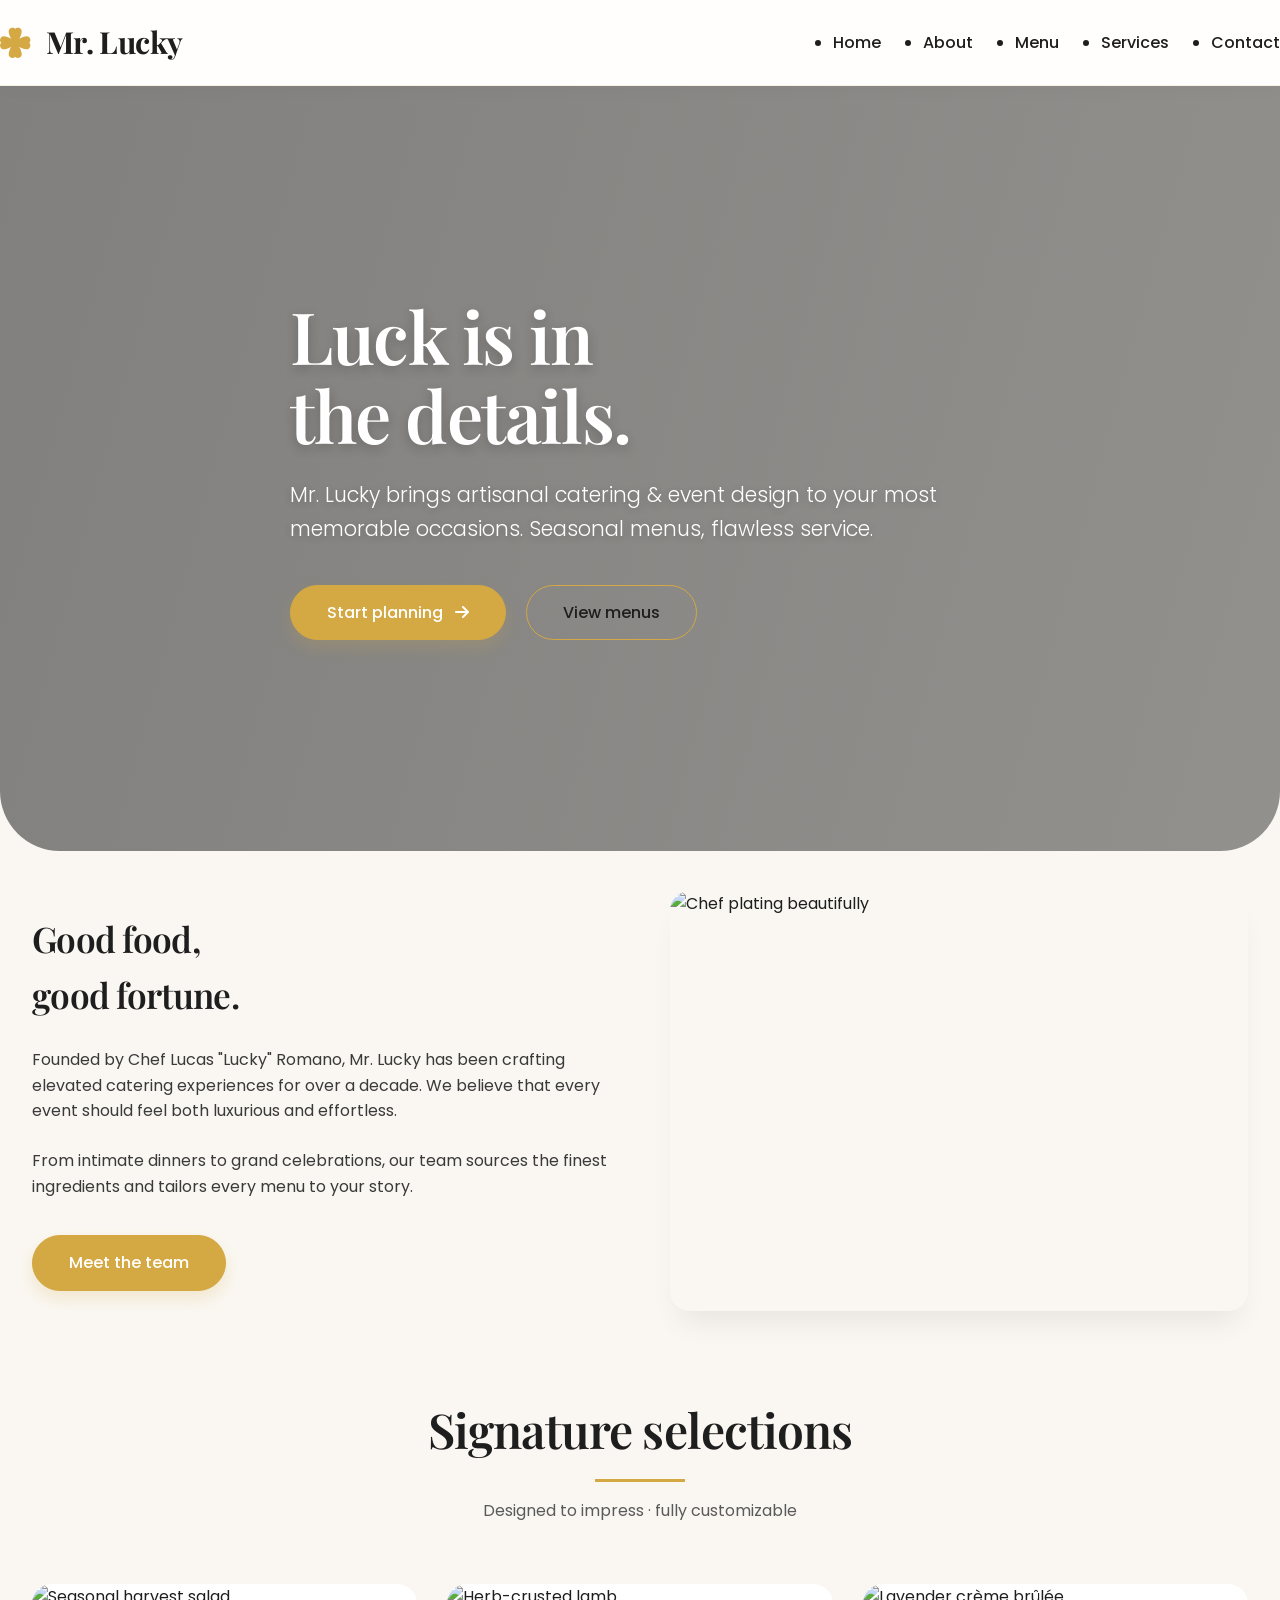
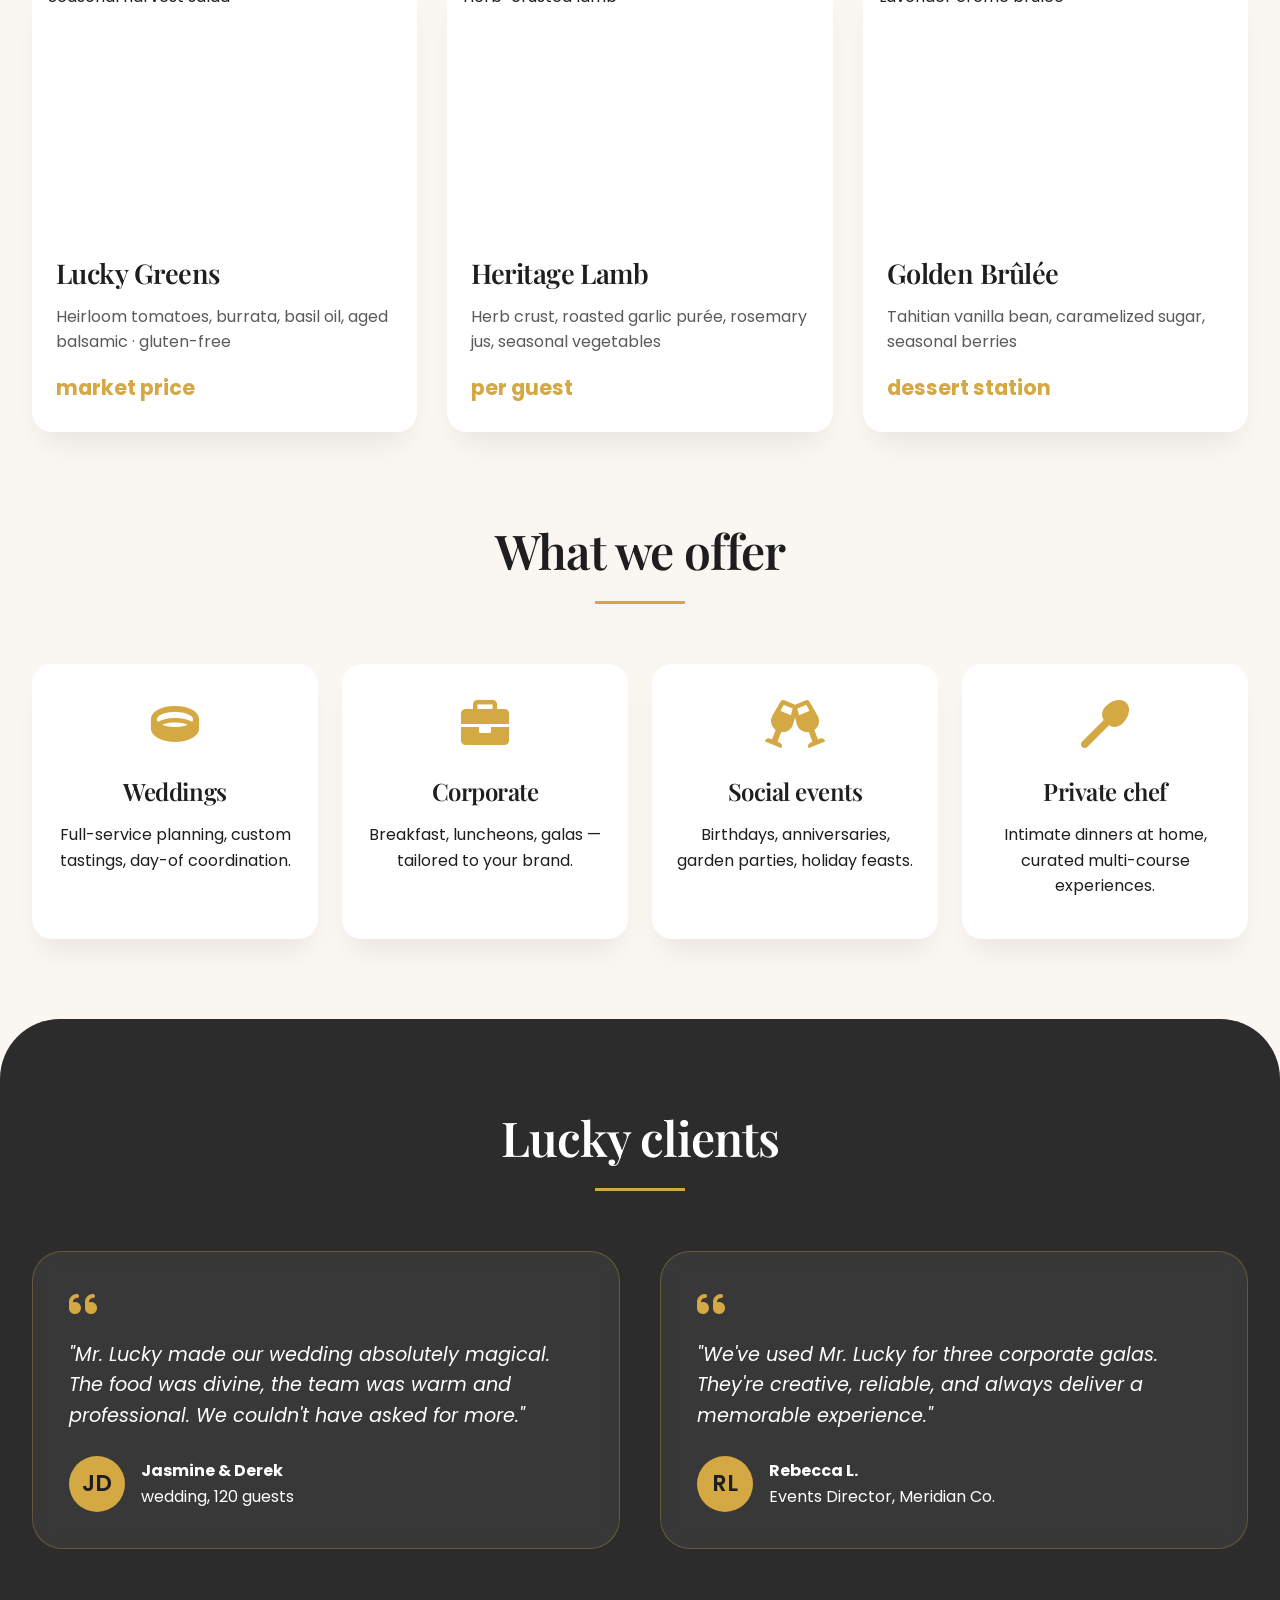
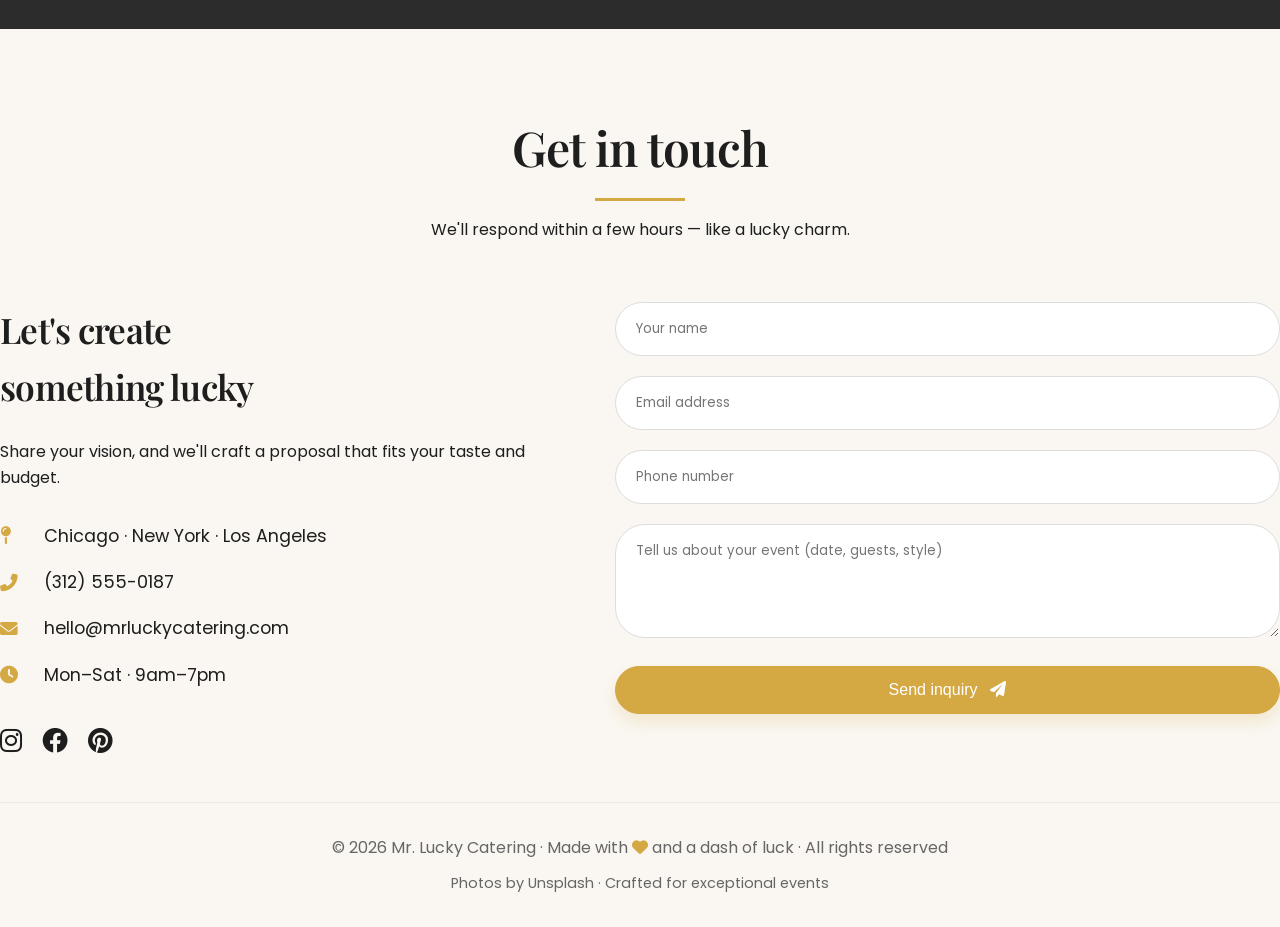
==== index.html @ ae0fd84d "Update index.html" ====
<!DOCTYPE html>
<html lang="en">
<head>
  <meta charset="UTF-8">
  <meta name="viewport" content="width=device-width, initial-scale=1.0">
  <title>Mr. Lucky · Catering & Events</title>
  <!-- Fonts & Icons -->
  <link rel="preconnect" href="https://fonts.googleapis.com">
  <link rel="preconnect" href="https://fonts.gstatic.com" crossorigin>
  <link href="https://fonts.googleapis.com/css2?family=Playfair+Display:wght@400;600;700&family=Poppins:wght@300;400;500;600&display=swap" rel="stylesheet">
  <link rel="stylesheet" href="https://cdnjs.cloudflare.com/ajax/libs/font-awesome/6.0.0-beta3/css/all.min.css">
  <style>
    * {
      margin: 0;
      padding: 0;
      box-sizing: border-box;
    }

    :root {
      --gold: #d4a843;
      --gold-light: #eed9a4;
      --dark: #1e1e1e;
      --dark-soft: #2c2c2c;
      --cream: #faf7f2;
      --white: #ffffff;
      --shadow: 0 20px 30px -10px rgba(0, 0, 0, 0.08);
      --border-radius: 20px;
      --transition: all 0.25s ease;
    }

    body {
      font-family: 'Poppins', sans-serif;
      background-color: var(--cream);
      color: var(--dark);
      line-height: 1.6;
      scroll-behavior: smooth;
    }

    h1, h2, h3, h4 {
      font-family: 'Playfair Display', serif;
      font-weight: 600;
      letter-spacing: -0.02em;
    }

    .container {
      max-width: 1280px;
      margin: 0 auto;
      padding: 0 32px;
    }

    /* Header & Navigation */
    header {
      position: sticky;
      top: 0;
      z-index: 100;
      background: rgba(255, 255, 255, 0.85);
      backdrop-filter: blur(12px);
      box-shadow: 0 4px 20px rgba(0, 0, 0, 0.02);
      border-bottom: 1px solid rgba(212, 168, 67, 0.15);
    }

    .navbar {
      display: flex;
      align-items: center;
      justify-content: space-between;
      padding: 18px 0;
    }

    .logo {
      font-family: 'Playfair Display', serif;
      font-size: 1.9rem;
      font-weight: 700;
      color: var(--dark);
      letter-spacing: -0.02em;
    }

    .logo i {
      color: var(--gold);
      margin-right: 10px;
      font-size: 1.9rem;
    }

    .nav-links {
      display: flex;
      gap: 42px;
      font-weight: 500;
    }

    .nav-links a {
      text-decoration: none;
      color: var(--dark);
      font-size: 1rem;
      transition: var(--transition);
      position: relative;
    }

    .nav-links a:hover {
      color: var(--gold);
    }

    .nav-links a::after {
      content: '';
      position: absolute;
      bottom: -6px;
      left: 0;
      width: 0;
      height: 2px;
      background: var(--gold);
      transition: var(--transition);
    }

    .nav-links a:hover::after {
      width: 100%;
    }

    .hamburger {
      display: none;
      background: none;
      border: none;
      font-size: 1.8rem;
      color: var(--dark);
      cursor: pointer;
    }

    /* Buttons */
    .btn {
      display: inline-block;
      background: var(--gold);
      color: var(--white);
      font-weight: 500;
      padding: 14px 36px;
      border-radius: 50px;
      text-decoration: none;
      border: 1px solid var(--gold);
      transition: var(--transition);
      box-shadow: 0 8px 16px rgba(212, 168, 67, 0.2);
      font-size: 1rem;
      cursor: pointer;
    }

    .btn-outline {
      background: transparent;
      color: var(--dark);
      border: 1.5px solid var(--gold);
      box-shadow: none;
    }

    .btn-outline:hover {
      background: var(--gold);
      color: white;
    }

    .btn:hover {
      background: #b88c2e;
      border-color: #b88c2e;
      transform: translateY(-3px);
    }

    /* Hero */
    .hero {
      min-height: 85vh;
      display: flex;
      align-items: center;
      background: linear-gradient(105deg, rgba(30,30,30,0.55) 0%, rgba(20,20,20,0.45) 100%), 
                  url('https://images.unsplash.com/photo-1414235077428-338989a2e8c0?ixlib=rb-1.2.1&auto=format&fit=crop&w=1950&q=80') center/cover no-repeat;
      color: white;
      border-radius: 0 0 60px 60px;
      margin-bottom: 40px;
    }

    .hero-content {
      max-width: 700px;
      padding: 80px 0;
    }

    .hero h1 {
      font-size: 4.5rem;
      line-height: 1.1;
      margin-bottom: 24px;
      text-shadow: 0 4px 12px rgba(0,0,0,0.2);
    }

    .hero p {
      font-size: 1.3rem;
      margin-bottom: 40px;
      font-weight: 300;
      text-shadow: 0 2px 8px rgba(0,0,0,0.2);
    }

    /* Section headings */
    .section-title {
      text-align: center;
      margin-bottom: 60px;
    }

    .section-title h2 {
      font-size: 3rem;
      color: var(--dark);
      margin-bottom: 12px;
    }

    .section-title .divider {
      width: 90px;
      height: 3px;
      background: var(--gold);
      margin: 0 auto;
    }

    /* About */
    .about-grid {
      display: grid;
      grid-template-columns: 1fr 1fr;
      gap: 60px;
      align-items: center;
      margin-bottom: 80px;
    }

    .about-text h3 {
      font-size: 2.2rem;
      margin-bottom: 24px;
    }

    .about-text p {
      margin-bottom: 24px;
      color: #3a3a3a;
    }

    .about-img {
      border-radius: var(--border-radius);
      overflow: hidden;
      box-shadow: var(--shadow);
      height: 420px;
    }

    .about-img img {
      width: 100%;
      height: 100%;
      object-fit: cover;
      display: block;
    }

    /* Menu highlights */
    .menu-grid {
      display: grid;
      grid-template-columns: repeat(3, 1fr);
      gap: 30px;
      margin-bottom: 80px;
    }

    .menu-card {
      background: var(--white);
      border-radius: var(--border-radius);
      overflow: hidden;
      box-shadow: var(--shadow);
      transition: var(--transition);
    }

    .menu-card:hover {
      transform: translateY(-10px);
    }

    .menu-img {
      height: 240px;
      overflow: hidden;
    }

    .menu-img img {
      width: 100%;
      height: 100%;
      object-fit: cover;
      transition: transform 0.5s;
    }

    .menu-card:hover .menu-img img {
      transform: scale(1.05);
    }

    .menu-info {
      padding: 28px 24px;
    }

    .menu-info h4 {
      font-size: 1.7rem;
      margin-bottom: 8px;
    }

    .menu-info p {
      color: #5a5a5a;
      margin-bottom: 16px;
    }

    .price {
      font-weight: 700;
      color: var(--gold);
      font-size: 1.3rem;
    }

    /* Services */
    .services-grid {
      display: grid;
      grid-template-columns: repeat(4, 1fr);
      gap: 24px;
      margin-bottom: 80px;
    }

    .service-item {
      background: var(--white);
      padding: 36px 20px;
      border-radius: var(--border-radius);
      text-align: center;
      box-shadow: var(--shadow);
      transition: var(--transition);
      border-bottom: 4px solid transparent;
    }

    .service-item:hover {
      border-bottom-color: var(--gold);
      transform: translateY(-5px);
    }

    .service-item i {
      font-size: 3rem;
      color: var(--gold);
      margin-bottom: 24px;
    }

    .service-item h4 {
      font-size: 1.5rem;
      margin-bottom: 12px;
    }

    /* Testimonials */
    .testimonials {
      background: var(--dark-soft);
      color: white;
      padding: 80px 0;
      border-radius: 60px 60px 0 0;
      margin-top: 40px;
    }

    .testimonials .section-title h2 {
      color: white;
    }

    .testimonial-grid {
      display: grid;
      grid-template-columns: repeat(2, 1fr);
      gap: 40px;
    }

    .testimonial-card {
      background: rgba(255,255,255,0.06);
      backdrop-filter: blur(8px);
      padding: 36px;
      border-radius: 30px;
      border: 1px solid rgba(212,168,67,0.3);
    }

    .testimonial-card i {
      color: var(--gold);
      font-size: 2rem;
      margin-bottom: 20px;
    }

    .testimonial-text {
      font-size: 1.2rem;
      font-style: italic;
      margin-bottom: 24px;
    }

    .client {
      display: flex;
      align-items: center;
      gap: 16px;
    }

    .client-avatar {
      width: 56px;
      height: 56px;
      background: var(--gold);
      border-radius: 50%;
      display: flex;
      align-items: center;
      justify-content: center;
      font-weight: 600;
      font-size: 1.4rem;
      color: var(--dark);
    }

    /* Contact & Footer */
    .contact-section {
      padding: 80px 0 40px;
    }

    .contact-grid {
      display: grid;
      grid-template-columns: 1fr 1.2fr;
      gap: 60px;
    }

    .contact-info h3 {
      font-size: 2.2rem;
      margin-bottom: 24px;
    }

    .contact-details {
      margin: 32px 0;
    }

    .contact-details li {
      list-style: none;
      margin-bottom: 18px;
      display: flex;
      align-items: center;
      gap: 16px;
      font-size: 1.1rem;
    }

    .contact-details i {
      width: 28px;
      color: var(--gold);
    }

    .contact-form input, 
    .contact-form textarea {
      width: 100%;
      padding: 16px 20px;
      margin-bottom: 20px;
      border: 1px solid #ddd;
      border-radius: 40px;
      font-family: 'Poppins', sans-serif;
      background: var(--white);
      transition: var(--transition);
    }

    .contact-form textarea {
      border-radius: 30px;
      resize: vertical;
    }

    .contact-form input:focus,
    .contact-form textarea:focus {
      outline: none;
      border-color: var(--gold);
      box-shadow: 0 0 0 3px rgba(212,168,67,0.2);
    }

    footer {
      text-align: center;
      padding: 32px 0;
      border-top: 1px solid rgba(0,0,0,0.05);
      color: #666;
    }

    /* Status message */
    .form-status {
      margin-top: 16px;
      font-weight: 500;
    }
    .success { color: #2e7d32; }
    .error { color: #c62828; }

    /* Responsive */
    @media (max-width: 992px) {
      .container { padding: 0 24px; }
      .hero h1 { font-size: 3.5rem; }
      .about-grid { grid-template-columns: 1fr; gap: 30px; }
      .menu-grid { grid-template-columns: repeat(2, 1fr); }
      .services-grid { grid-template-columns: repeat(2, 1fr); }
      .testimonial-grid { grid-template-columns: 1fr; }
    }

    @media (max-width: 768px) {
      .hamburger { display: block; }
      .nav-links {
        position: fixed;
        top: 80px;
        left: 0;
        right: 0;
        background: rgba(255,255,255,0.98);
        backdrop-filter: blur(16px);
        flex-direction: column;
        align-items: center;
        gap: 28px;
        padding: 36px 0;
        border-bottom: 1px solid var(--gold-light);
        box-shadow: 0 20px 30px rgba(0,0,0,0.05);
        transform: translateY(-150%);
        transition: transform 0.35s ease;
        z-index: 99;
      }
      .nav-links.active {
        transform: translateY(0);
      }
      .hero h1 { font-size: 2.8rem; }
      .menu-grid { grid-template-columns: 1fr; }
      .contact-grid { grid-template-columns: 1fr; }
    }

    @media (max-width: 480px) {
      .services-grid { grid-template-columns: 1fr; }
      .hero p { font-size: 1.1rem; }
    }

    /* Utility */
    .text-gold { color: var(--gold); }
  </style>
</head>
<body>
  <header>
    <div class="container navbar">
      <div class="logo">
        <i class="fas fa-clover"></i> Mr. Lucky
      </div>
      <button class="hamburger" id="hamburger" aria-label="Menu">
        <i class="fas fa-bars"></i>
      </button>
      <nav>
        <ul class="nav-links" id="navLinks">
          <li><a href="#home">Home</a></li>
          <li><a href="#about">About</a></li>
          <li><a href="#menu">Menu</a></li>
          <li><a href="#services">Services</a></li>
          <li><a href="#contact">Contact</a></li>
        </ul>
      </nav>
    </div>
  </header>

  <main>
    <!-- Hero -->
    <section id="home" class="hero">
      <div class="container hero-content">
        <h1>Luck is in<br>the details.</h1>
        <p>Mr. Lucky brings artisanal catering & event design to your most memorable occasions. Seasonal menus, flawless service.</p>
        <a href="#contact" class="btn">Start planning <i class="fas fa-arrow-right" style="margin-left: 8px;"></i></a>
        <a href="#menu" class="btn btn-outline" style="margin-left: 16px;">View menus</a>
      </div>
    </section>

    <!-- About -->
    <section id="about" class="container about-grid">
      <div class="about-text">
        <h3>Good food,<br>good fortune.</h3>
        <p>Founded by Chef Lucas "Lucky" Romano, Mr. Lucky has been crafting elevated catering experiences for over a decade. We believe that every event should feel both luxurious and effortless.</p>
        <p>From intimate dinners to grand celebrations, our team sources the finest ingredients and tailors every menu to your story.</p>
        <a href="#contact" class="btn" style="margin-top: 12px;">Meet the team</a>
      </div>
      <div class="about-img">
        <img src="https://images.unsplash.com/photo-1466637574441-749b8f19452f?ixlib=rb-1.2.1&auto=format&fit=crop&w=1400&q=80" alt="Chef plating beautifully">
      </div>
    </section>

    <!-- Featured Menu -->
    <section id="menu" class="container">
      <div class="section-title">
        <h2>Signature selections</h2>
        <div class="divider"></div>
        <p style="margin-top: 16px; color: #5a5a5a;">Designed to impress · fully customizable</p>
      </div>
      <div class="menu-grid">
        <div class="menu-card">
          <div class="menu-img">
            <img src="https://images.unsplash.com/photo-1540189549336-e6e99c3679fe?ixlib=rb-1.2.1&auto=format&fit=crop&w=800&q=80" alt="Seasonal harvest salad">
          </div>
          <div class="menu-info">
            <h4>Lucky Greens</h4>
            <p>Heirloom tomatoes, burrata, basil oil, aged balsamic · gluten-free</p>
            <span class="price">market price</span>
          </div>
        </div>
        <div class="menu-card">
          <div class="menu-img">
            <img src="https://images.unsplash.com/photo-1467003909585-2f8a72700288?ixlib=rb-1.2.1&auto=format&fit=crop&w=800&q=80" alt="Herb-crusted lamb">
          </div>
          <div class="menu-info">
            <h4>Heritage Lamb</h4>
            <p>Herb crust, roasted garlic purée, rosemary jus, seasonal vegetables</p>
            <span class="price">per guest</span>
          </div>
        </div>
        <div class="menu-card">
          <div class="menu-img">
            <img src="https://images.unsplash.com/photo-1563805042-7684c019e1cb?ixlib=rb-1.2.1&auto=format&fit=crop&w=800&q=80" alt="Lavender crème brûlée">
          </div>
          <div class="menu-info">
            <h4>Golden Brûlée</h4>
            <p>Tahitian vanilla bean, caramelized sugar, seasonal berries</p>
            <span class="price">dessert station</span>
          </div>
        </div>
      </div>
    </section>

    <!-- Services -->
    <section id="services" class="container">
      <div class="section-title">
        <h2>What we offer</h2>
        <div class="divider"></div>
      </div>
      <div class="services-grid">
        <div class="service-item">
          <i class="fas fa-ring"></i>
          <h4>Weddings</h4>
          <p>Full-service planning, custom tastings, day-of coordination.</p>
        </div>
        <div class="service-item">
          <i class="fas fa-briefcase"></i>
          <h4>Corporate</h4>
          <p>Breakfast, luncheons, galas — tailored to your brand.</p>
        </div>
        <div class="service-item">
          <i class="fas fa-champagne-glasses"></i>
          <h4>Social events</h4>
          <p>Birthdays, anniversaries, garden parties, holiday feasts.</p>
        </div>
        <div class="service-item">
          <i class="fas fa-utensil-spoon"></i>
          <h4>Private chef</h4>
          <p>Intimate dinners at home, curated multi-course experiences.</p>
        </div>
      </div>
    </section>

    <!-- Testimonials -->
    <section class="testimonials">
      <div class="container">
        <div class="section-title">
          <h2>Lucky clients</h2>
          <div class="divider"></div>
        </div>
        <div class="testimonial-grid">
          <div class="testimonial-card">
            <i class="fas fa-quote-left"></i>
            <div class="testimonial-text">
              "Mr. Lucky made our wedding absolutely magical. The food was divine, the team was warm and professional. We couldn't have asked for more."
            </div>
            <div class="client">
              <div class="client-avatar">JD</div>
              <div><strong>Jasmine & Derek</strong><br>wedding, 120 guests</div>
            </div>
          </div>
          <div class="testimonial-card">
            <i class="fas fa-quote-left"></i>
            <div class="testimonial-text">
              "We've used Mr. Lucky for three corporate galas. They're creative, reliable, and always deliver a memorable experience."
            </div>
            <div class="client">
              <div class="client-avatar">RL</div>
              <div><strong>Rebecca L.</strong><br>Events Director, Meridian Co.</div>
            </div>
          </div>
        </div>
      </div>
    </section>

    <!-- Contact -->
    <section id="contact" class="container contact-section">
      <div class="section-title">
        <h2>Get in touch</h2>
        <div class="divider"></div>
        <p style="margin-top: 16px;">We'll respond within a few hours — like a lucky charm.</p>
      </div>
      <div class="contact-grid">
        <div class="contact-info">
          <h3>Let's create<br>something lucky</h3>
          <p>Share your vision, and we'll craft a proposal that fits your taste and budget.</p>
          <ul class="contact-details">
            <li><i class="fas fa-map-pin"></i> Chicago · New York · Los Angeles</li>
            <li><i class="fas fa-phone-alt"></i> (312) 555-0187</li>
            <li><i class="fas fa-envelope"></i> hello@mrluckycatering.com</li>
            <li><i class="fas fa-clock"></i> Mon–Sat · 9am–7pm</li>
          </ul>
          <div style="display: flex; gap: 20px; margin-top: 28px;">
            <a href="#" style="color: var(--dark); font-size: 1.6rem;"><i class="fab fa-instagram"></i></a>
            <a href="#" style="color: var(--dark); font-size: 1.6rem;"><i class="fab fa-facebook"></i></a>
            <a href="#" style="color: var(--dark); font-size: 1.6rem;"><i class="fab fa-pinterest"></i></a>
          </div>
        </div>
        <div class="contact-form">
          <form id="cateringForm">
            <input type="text" name="name" id="name" placeholder="Your name" required>
            <input type="email" name="email" id="email" placeholder="Email address" required>
            <input type="tel" name="phone" id="phone" placeholder="Phone number">
            <textarea name="details" id="details" rows="4" placeholder="Tell us about your event (date, guests, style)"></textarea>
            <button type="submit" class="btn" style="width: 100%;">Send inquiry <i class="fas fa-paper-plane" style="margin-left: 8px;"></i></button>
            <div id="formStatus" class="form-status"></div>
          </form>
        </div>
      </div>
    </section>
  </main>

  <footer>
    <div class="container">
      <p>© 2026 Mr. Lucky Catering · Made with <i class="fas fa-heart" style="color: var(--gold);"></i> and a dash of luck · All rights reserved</p>
      <p style="margin-top: 12px; font-size: 0.9rem;">Photos by Unsplash · Crafted for exceptional events</p>
    </div>
  </footer>

  <script>
    (function(){
      // Mobile menu toggle
      const hamburger = document.getElementById('hamburger');
      const navLinks = document.getElementById('navLinks');
      
      if (hamburger) {
        hamburger.addEventListener('click', () => {
          navLinks.classList.toggle('active');
          const icon = hamburger.querySelector('i');
          if (navLinks.classList.contains('active')) {
            icon.classList.remove('fa-bars');
            icon.classList.add('fa-times');
          } else {
            icon.classList.remove('fa-times');
            icon.classList.add('fa-bars');
          }
        });
      }

      const navItems = document.querySelectorAll('.nav-links a');
      navItems.forEach(link => {
        link.addEventListener('click', () => {
          if (navLinks.classList.contains('active')) {
            navLinks.classList.remove('active');
            const icon = hamburger.querySelector('i');
            icon.classList.remove('fa-times');
            icon.classList.add('fa-bars');
          }
        });
      });

      // ---------- GOOGLE SHEETS INTEGRATION ----------
      // 👉 PASTE YOUR GOOGLE APPS SCRIPT WEB APP URL BELOW 👈
      const GOOGLE_SCRIPT_URL = 'YOUR_GOOGLE_SCRIPT_URL_HERE';
      
      const form = document.getElementById('cateringForm');
      const statusDiv = document.getElementById('formStatus');

      if (form) {
        form.addEventListener('submit', (e) => {
          e.preventDefault();
          
          // If URL not set, show fallback message
          if (GOOGLE_SCRIPT_URL === 'YOUR_GOOGLE_SCRIPT_URL_HERE') {
            statusDiv.innerHTML = '<span class="error">⚠️ Please set your Google Script URL in the code.</span>';
            return;
          }

          // Show loading state
          statusDiv.innerHTML = '<span style="color:#d4a843;">Sending inquiry...</span>';
          
          // Prepare form data
          const formData = {
            name: document.getElementById('name').value,
            email: document.getElementById('email').value,
            phone: document.getElementById('phone').value,
            details: document.getElementById('details').value,
            timestamp: new Date().toLocaleString()
          };

          // Send to Google Sheets via fetch (no CORS issues with Apps Script web app)
          fetch(GOOGLE_SCRIPT_URL, {
            method: 'POST',
            mode: 'no-cors', // required for Google Apps Script
            headers: {
              'Content-Type': 'application/x-www-form-urlencoded',
            },
            body: new URLSearchParams(formData).toString()
          })
          .then(() => {
            // Because of no-cors, we can't read response, but we assume success
            statusDiv.innerHTML = '<span class="success">✨ Thank you! Your inquiry has been sent. We’ll be in touch soon.</span>';
            form.reset();
          })
          .catch(error => {
            console.error('Error:', error);
            statusDiv.innerHTML = '<span class="error">❌ Oops! Something went wrong. Please try again or email us directly.</span>';
          });
        });
      }

      // Sticky header background effect
      window.addEventListener('scroll', () => {
        const header = document.querySelector('header');
        if (window.scrollY > 50) {
          header.style.background = 'rgba(255,255,255,0.9)';
        } else {
          header.style.background = 'rgba(255,255,255,0.85)';
        }
      });
    })();
  </script>
</body>
</html>
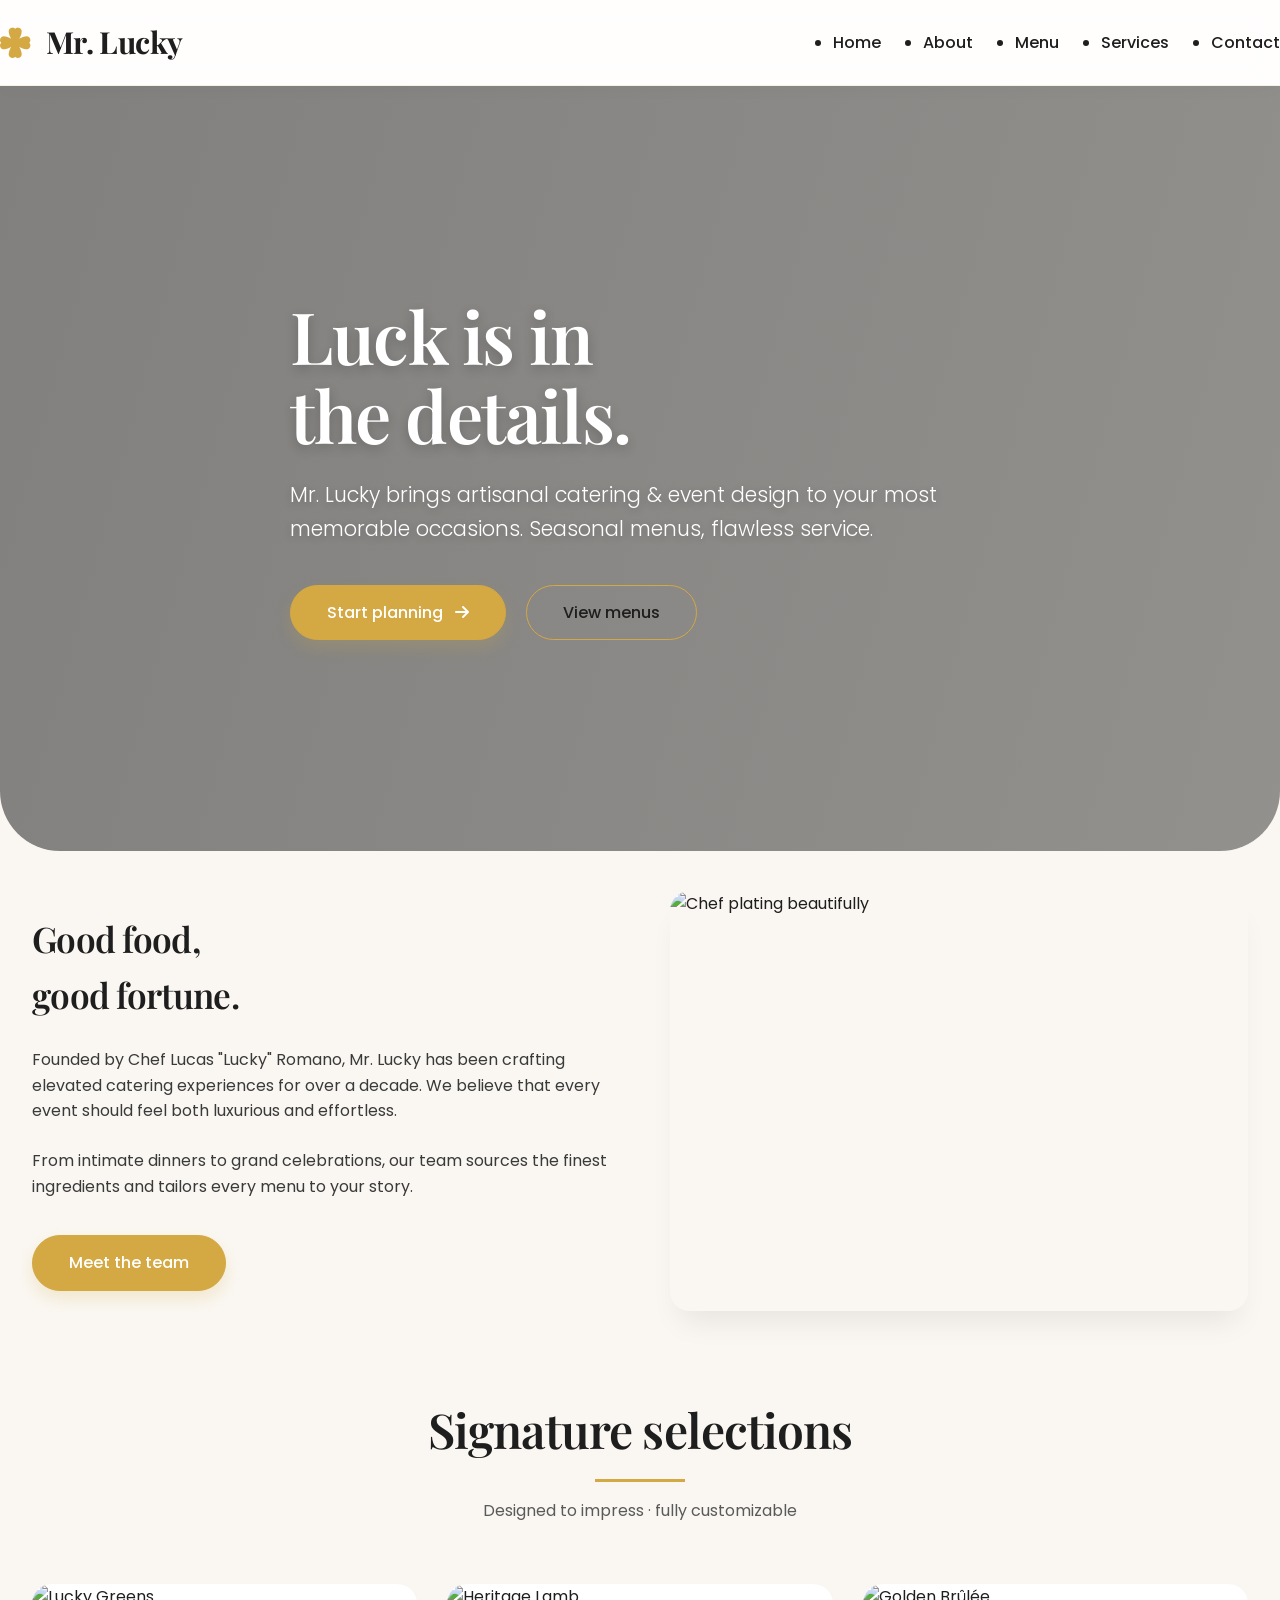
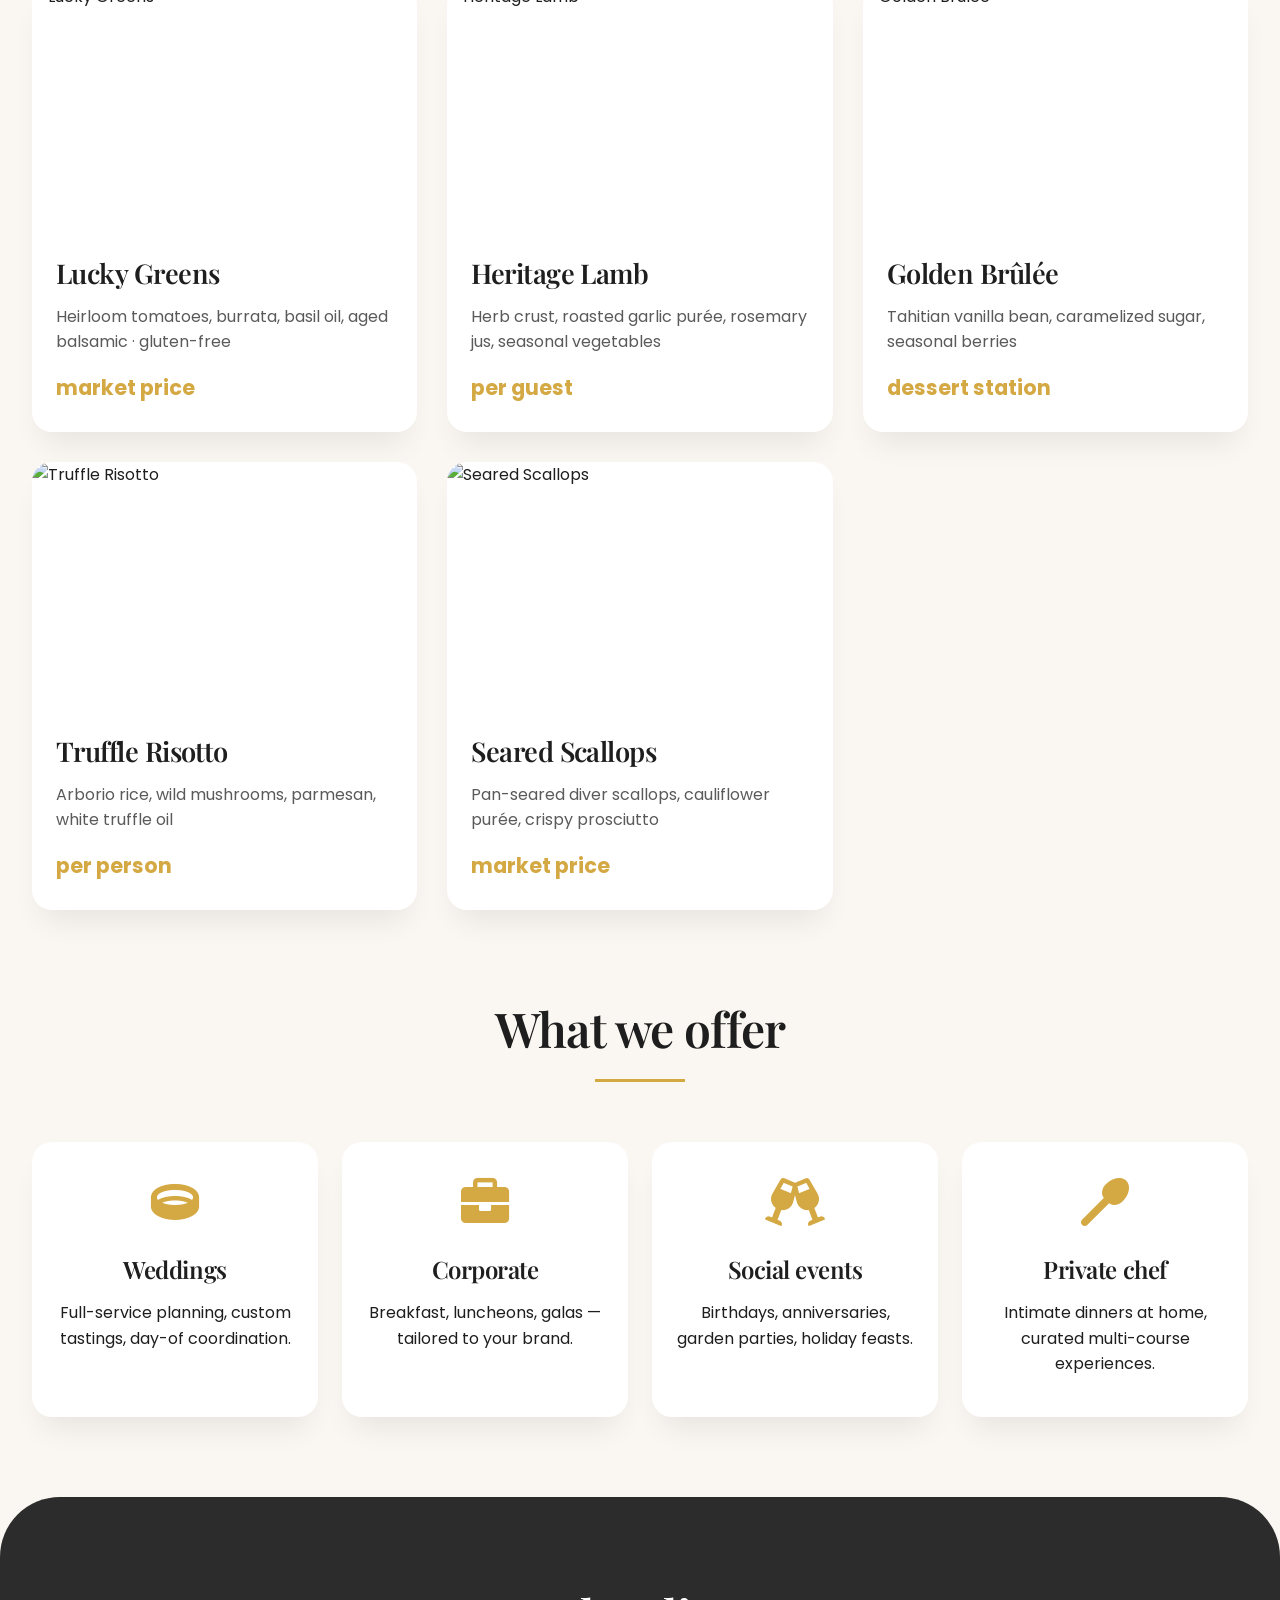
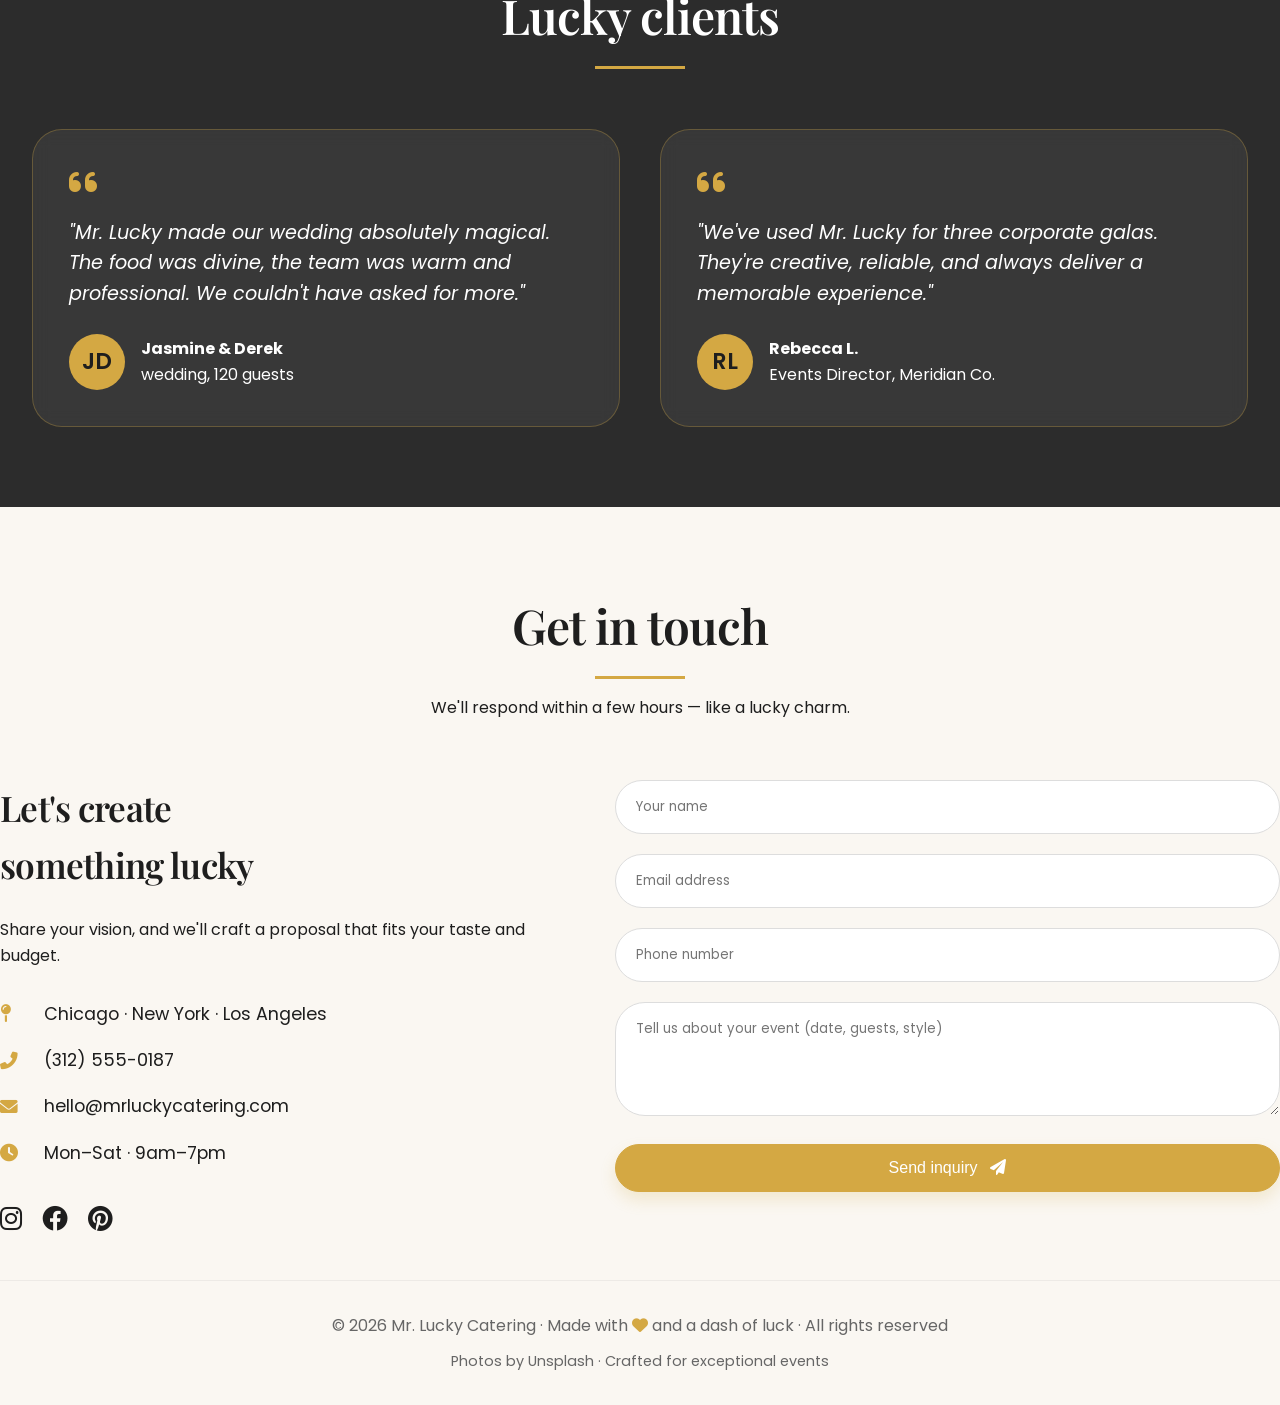
==== commit d7c78233: "Add files via upload" ====
--- a/index.html
+++ b/index.html
@@ -9,502 +9,8 @@
   <link rel="preconnect" href="https://fonts.gstatic.com" crossorigin>
   <link href="https://fonts.googleapis.com/css2?family=Playfair+Display:wght@400;600;700&family=Poppins:wght@300;400;500;600&display=swap" rel="stylesheet">
   <link rel="stylesheet" href="https://cdnjs.cloudflare.com/ajax/libs/font-awesome/6.0.0-beta3/css/all.min.css">
-  <style>
-    * {
-      margin: 0;
-      padding: 0;
-      box-sizing: border-box;
-    }
-
-    :root {
-      --gold: #d4a843;
-      --gold-light: #eed9a4;
-      --dark: #1e1e1e;
-      --dark-soft: #2c2c2c;
-      --cream: #faf7f2;
-      --white: #ffffff;
-      --shadow: 0 20px 30px -10px rgba(0, 0, 0, 0.08);
-      --border-radius: 20px;
-      --transition: all 0.25s ease;
-    }
-
-    body {
-      font-family: 'Poppins', sans-serif;
-      background-color: var(--cream);
-      color: var(--dark);
-      line-height: 1.6;
-      scroll-behavior: smooth;
-    }
-
-    h1, h2, h3, h4 {
-      font-family: 'Playfair Display', serif;
-      font-weight: 600;
-      letter-spacing: -0.02em;
-    }
-
-    .container {
-      max-width: 1280px;
-      margin: 0 auto;
-      padding: 0 32px;
-    }
-
-    /* Header & Navigation */
-    header {
-      position: sticky;
-      top: 0;
-      z-index: 100;
-      background: rgba(255, 255, 255, 0.85);
-      backdrop-filter: blur(12px);
-      box-shadow: 0 4px 20px rgba(0, 0, 0, 0.02);
-      border-bottom: 1px solid rgba(212, 168, 67, 0.15);
-    }
-
-    .navbar {
-      display: flex;
-      align-items: center;
-      justify-content: space-between;
-      padding: 18px 0;
-    }
-
-    .logo {
-      font-family: 'Playfair Display', serif;
-      font-size: 1.9rem;
-      font-weight: 700;
-      color: var(--dark);
-      letter-spacing: -0.02em;
-    }
-
-    .logo i {
-      color: var(--gold);
-      margin-right: 10px;
-      font-size: 1.9rem;
-    }
-
-    .nav-links {
-      display: flex;
-      gap: 42px;
-      font-weight: 500;
-    }
-
-    .nav-links a {
-      text-decoration: none;
-      color: var(--dark);
-      font-size: 1rem;
-      transition: var(--transition);
-      position: relative;
-    }
-
-    .nav-links a:hover {
-      color: var(--gold);
-    }
-
-    .nav-links a::after {
-      content: '';
-      position: absolute;
-      bottom: -6px;
-      left: 0;
-      width: 0;
-      height: 2px;
-      background: var(--gold);
-      transition: var(--transition);
-    }
-
-    .nav-links a:hover::after {
-      width: 100%;
-    }
-
-    .hamburger {
-      display: none;
-      background: none;
-      border: none;
-      font-size: 1.8rem;
-      color: var(--dark);
-      cursor: pointer;
-    }
-
-    /* Buttons */
-    .btn {
-      display: inline-block;
-      background: var(--gold);
-      color: var(--white);
-      font-weight: 500;
-      padding: 14px 36px;
-      border-radius: 50px;
-      text-decoration: none;
-      border: 1px solid var(--gold);
-      transition: var(--transition);
-      box-shadow: 0 8px 16px rgba(212, 168, 67, 0.2);
-      font-size: 1rem;
-      cursor: pointer;
-    }
-
-    .btn-outline {
-      background: transparent;
-      color: var(--dark);
-      border: 1.5px solid var(--gold);
-      box-shadow: none;
-    }
-
-    .btn-outline:hover {
-      background: var(--gold);
-      color: white;
-    }
-
-    .btn:hover {
-      background: #b88c2e;
-      border-color: #b88c2e;
-      transform: translateY(-3px);
-    }
-
-    /* Hero */
-    .hero {
-      min-height: 85vh;
-      display: flex;
-      align-items: center;
-      background: linear-gradient(105deg, rgba(30,30,30,0.55) 0%, rgba(20,20,20,0.45) 100%), 
-                  url('https://images.unsplash.com/photo-1414235077428-338989a2e8c0?ixlib=rb-1.2.1&auto=format&fit=crop&w=1950&q=80') center/cover no-repeat;
-      color: white;
-      border-radius: 0 0 60px 60px;
-      margin-bottom: 40px;
-    }
-
-    .hero-content {
-      max-width: 700px;
-      padding: 80px 0;
-    }
-
-    .hero h1 {
-      font-size: 4.5rem;
-      line-height: 1.1;
-      margin-bottom: 24px;
-      text-shadow: 0 4px 12px rgba(0,0,0,0.2);
-    }
-
-    .hero p {
-      font-size: 1.3rem;
-      margin-bottom: 40px;
-      font-weight: 300;
-      text-shadow: 0 2px 8px rgba(0,0,0,0.2);
-    }
-
-    /* Section headings */
-    .section-title {
-      text-align: center;
-      margin-bottom: 60px;
-    }
-
-    .section-title h2 {
-      font-size: 3rem;
-      color: var(--dark);
-      margin-bottom: 12px;
-    }
-
-    .section-title .divider {
-      width: 90px;
-      height: 3px;
-      background: var(--gold);
-      margin: 0 auto;
-    }
-
-    /* About */
-    .about-grid {
-      display: grid;
-      grid-template-columns: 1fr 1fr;
-      gap: 60px;
-      align-items: center;
-      margin-bottom: 80px;
-    }
-
-    .about-text h3 {
-      font-size: 2.2rem;
-      margin-bottom: 24px;
-    }
-
-    .about-text p {
-      margin-bottom: 24px;
-      color: #3a3a3a;
-    }
-
-    .about-img {
-      border-radius: var(--border-radius);
-      overflow: hidden;
-      box-shadow: var(--shadow);
-      height: 420px;
-    }
-
-    .about-img img {
-      width: 100%;
-      height: 100%;
-      object-fit: cover;
-      display: block;
-    }
-
-    /* Menu highlights */
-    .menu-grid {
-      display: grid;
-      grid-template-columns: repeat(3, 1fr);
-      gap: 30px;
-      margin-bottom: 80px;
-    }
-
-    .menu-card {
-      background: var(--white);
-      border-radius: var(--border-radius);
-      overflow: hidden;
-      box-shadow: var(--shadow);
-      transition: var(--transition);
-    }
-
-    .menu-card:hover {
-      transform: translateY(-10px);
-    }
-
-    .menu-img {
-      height: 240px;
-      overflow: hidden;
-    }
-
-    .menu-img img {
-      width: 100%;
-      height: 100%;
-      object-fit: cover;
-      transition: transform 0.5s;
-    }
-
-    .menu-card:hover .menu-img img {
-      transform: scale(1.05);
-    }
-
-    .menu-info {
-      padding: 28px 24px;
-    }
-
-    .menu-info h4 {
-      font-size: 1.7rem;
-      margin-bottom: 8px;
-    }
-
-    .menu-info p {
-      color: #5a5a5a;
-      margin-bottom: 16px;
-    }
-
-    .price {
-      font-weight: 700;
-      color: var(--gold);
-      font-size: 1.3rem;
-    }
-
-    /* Services */
-    .services-grid {
-      display: grid;
-      grid-template-columns: repeat(4, 1fr);
-      gap: 24px;
-      margin-bottom: 80px;
-    }
-
-    .service-item {
-      background: var(--white);
-      padding: 36px 20px;
-      border-radius: var(--border-radius);
-      text-align: center;
-      box-shadow: var(--shadow);
-      transition: var(--transition);
-      border-bottom: 4px solid transparent;
-    }
-
-    .service-item:hover {
-      border-bottom-color: var(--gold);
-      transform: translateY(-5px);
-    }
-
-    .service-item i {
-      font-size: 3rem;
-      color: var(--gold);
-      margin-bottom: 24px;
-    }
-
-    .service-item h4 {
-      font-size: 1.5rem;
-      margin-bottom: 12px;
-    }
-
-    /* Testimonials */
-    .testimonials {
-      background: var(--dark-soft);
-      color: white;
-      padding: 80px 0;
-      border-radius: 60px 60px 0 0;
-      margin-top: 40px;
-    }
-
-    .testimonials .section-title h2 {
-      color: white;
-    }
-
-    .testimonial-grid {
-      display: grid;
-      grid-template-columns: repeat(2, 1fr);
-      gap: 40px;
-    }
-
-    .testimonial-card {
-      background: rgba(255,255,255,0.06);
-      backdrop-filter: blur(8px);
-      padding: 36px;
-      border-radius: 30px;
-      border: 1px solid rgba(212,168,67,0.3);
-    }
-
-    .testimonial-card i {
-      color: var(--gold);
-      font-size: 2rem;
-      margin-bottom: 20px;
-    }
-
-    .testimonial-text {
-      font-size: 1.2rem;
-      font-style: italic;
-      margin-bottom: 24px;
-    }
-
-    .client {
-      display: flex;
-      align-items: center;
-      gap: 16px;
-    }
-
-    .client-avatar {
-      width: 56px;
-      height: 56px;
-      background: var(--gold);
-      border-radius: 50%;
-      display: flex;
-      align-items: center;
-      justify-content: center;
-      font-weight: 600;
-      font-size: 1.4rem;
-      color: var(--dark);
-    }
-
-    /* Contact & Footer */
-    .contact-section {
-      padding: 80px 0 40px;
-    }
-
-    .contact-grid {
-      display: grid;
-      grid-template-columns: 1fr 1.2fr;
-      gap: 60px;
-    }
-
-    .contact-info h3 {
-      font-size: 2.2rem;
-      margin-bottom: 24px;
-    }
-
-    .contact-details {
-      margin: 32px 0;
-    }
-
-    .contact-details li {
-      list-style: none;
-      margin-bottom: 18px;
-      display: flex;
-      align-items: center;
-      gap: 16px;
-      font-size: 1.1rem;
-    }
-
-    .contact-details i {
-      width: 28px;
-      color: var(--gold);
-    }
-
-    .contact-form input, 
-    .contact-form textarea {
-      width: 100%;
-      padding: 16px 20px;
-      margin-bottom: 20px;
-      border: 1px solid #ddd;
-      border-radius: 40px;
-      font-family: 'Poppins', sans-serif;
-      background: var(--white);
-      transition: var(--transition);
-    }
-
-    .contact-form textarea {
-      border-radius: 30px;
-      resize: vertical;
-    }
-
-    .contact-form input:focus,
-    .contact-form textarea:focus {
-      outline: none;
-      border-color: var(--gold);
-      box-shadow: 0 0 0 3px rgba(212,168,67,0.2);
-    }
-
-    footer {
-      text-align: center;
-      padding: 32px 0;
-      border-top: 1px solid rgba(0,0,0,0.05);
-      color: #666;
-    }
-
-    /* Status message */
-    .form-status {
-      margin-top: 16px;
-      font-weight: 500;
-    }
-    .success { color: #2e7d32; }
-    .error { color: #c62828; }
-
-    /* Responsive */
-    @media (max-width: 992px) {
-      .container { padding: 0 24px; }
-      .hero h1 { font-size: 3.5rem; }
-      .about-grid { grid-template-columns: 1fr; gap: 30px; }
-      .menu-grid { grid-template-columns: repeat(2, 1fr); }
-      .services-grid { grid-template-columns: repeat(2, 1fr); }
-      .testimonial-grid { grid-template-columns: 1fr; }
-    }
-
-    @media (max-width: 768px) {
-      .hamburger { display: block; }
-      .nav-links {
-        position: fixed;
-        top: 80px;
-        left: 0;
-        right: 0;
-        background: rgba(255,255,255,0.98);
-        backdrop-filter: blur(16px);
-        flex-direction: column;
-        align-items: center;
-        gap: 28px;
-        padding: 36px 0;
-        border-bottom: 1px solid var(--gold-light);
-        box-shadow: 0 20px 30px rgba(0,0,0,0.05);
-        transform: translateY(-150%);
-        transition: transform 0.35s ease;
-        z-index: 99;
-      }
-      .nav-links.active {
-        transform: translateY(0);
-      }
-      .hero h1 { font-size: 2.8rem; }
-      .menu-grid { grid-template-columns: 1fr; }
-      .contact-grid { grid-template-columns: 1fr; }
-    }
-
-    @media (max-width: 480px) {
-      .services-grid { grid-template-columns: 1fr; }
-      .hero p { font-size: 1.1rem; }
-    }
-
-    /* Utility */
-    .text-gold { color: var(--gold); }
-  </style>
+  <!-- Custom CSS -->
+  <link rel="stylesheet" href="css/style.css">
 </head>
 <body>
   <header>
@@ -551,44 +57,15 @@
       </div>
     </section>
 
-    <!-- Featured Menu -->
+    <!-- Featured Menu (dynamically rendered) -->
     <section id="menu" class="container">
       <div class="section-title">
         <h2>Signature selections</h2>
         <div class="divider"></div>
         <p style="margin-top: 16px; color: #5a5a5a;">Designed to impress · fully customizable</p>
       </div>
-      <div class="menu-grid">
-        <div class="menu-card">
-          <div class="menu-img">
-            <img src="https://images.unsplash.com/photo-1540189549336-e6e99c3679fe?ixlib=rb-1.2.1&auto=format&fit=crop&w=800&q=80" alt="Seasonal harvest salad">
-          </div>
-          <div class="menu-info">
-            <h4>Lucky Greens</h4>
-            <p>Heirloom tomatoes, burrata, basil oil, aged balsamic · gluten-free</p>
-            <span class="price">market price</span>
-          </div>
-        </div>
-        <div class="menu-card">
-          <div class="menu-img">
-            <img src="https://images.unsplash.com/photo-1467003909585-2f8a72700288?ixlib=rb-1.2.1&auto=format&fit=crop&w=800&q=80" alt="Herb-crusted lamb">
-          </div>
-          <div class="menu-info">
-            <h4>Heritage Lamb</h4>
-            <p>Herb crust, roasted garlic purée, rosemary jus, seasonal vegetables</p>
-            <span class="price">per guest</span>
-          </div>
-        </div>
-        <div class="menu-card">
-          <div class="menu-img">
-            <img src="https://images.unsplash.com/photo-1563805042-7684c019e1cb?ixlib=rb-1.2.1&auto=format&fit=crop&w=800&q=80" alt="Lavender crème brûlée">
-          </div>
-          <div class="menu-info">
-            <h4>Golden Brûlée</h4>
-            <p>Tahitian vanilla bean, caramelized sugar, seasonal berries</p>
-            <span class="price">dessert station</span>
-          </div>
-        </div>
+      <div class="menu-grid" id="menuGrid">
+        <!-- Menu cards will be injected here by JavaScript -->
       </div>
     </section>
 
@@ -698,98 +175,7 @@
     </div>
   </footer>
 
-  <script>
-    (function(){
-      // Mobile menu toggle
-      const hamburger = document.getElementById('hamburger');
-      const navLinks = document.getElementById('navLinks');
-      
-      if (hamburger) {
-        hamburger.addEventListener('click', () => {
-          navLinks.classList.toggle('active');
-          const icon = hamburger.querySelector('i');
-          if (navLinks.classList.contains('active')) {
-            icon.classList.remove('fa-bars');
-            icon.classList.add('fa-times');
-          } else {
-            icon.classList.remove('fa-times');
-            icon.classList.add('fa-bars');
-          }
-        });
-      }
-
-      const navItems = document.querySelectorAll('.nav-links a');
-      navItems.forEach(link => {
-        link.addEventListener('click', () => {
-          if (navLinks.classList.contains('active')) {
-            navLinks.classList.remove('active');
-            const icon = hamburger.querySelector('i');
-            icon.classList.remove('fa-times');
-            icon.classList.add('fa-bars');
-          }
-        });
-      });
-
-      // ---------- GOOGLE SHEETS INTEGRATION ----------
-      // 👉 PASTE YOUR GOOGLE APPS SCRIPT WEB APP URL BELOW 👈
-      const GOOGLE_SCRIPT_URL = 'YOUR_GOOGLE_SCRIPT_URL_HERE';
-      
-      const form = document.getElementById('cateringForm');
-      const statusDiv = document.getElementById('formStatus');
-
-      if (form) {
-        form.addEventListener('submit', (e) => {
-          e.preventDefault();
-          
-          // If URL not set, show fallback message
-          if (GOOGLE_SCRIPT_URL === 'YOUR_GOOGLE_SCRIPT_URL_HERE') {
-            statusDiv.innerHTML = '<span class="error">⚠️ Please set your Google Script URL in the code.</span>';
-            return;
-          }
-
-          // Show loading state
-          statusDiv.innerHTML = '<span style="color:#d4a843;">Sending inquiry...</span>';
-          
-          // Prepare form data
-          const formData = {
-            name: document.getElementById('name').value,
-            email: document.getElementById('email').value,
-            phone: document.getElementById('phone').value,
-            details: document.getElementById('details').value,
-            timestamp: new Date().toLocaleString()
-          };
-
-          // Send to Google Sheets via fetch (no CORS issues with Apps Script web app)
-          fetch(GOOGLE_SCRIPT_URL, {
-            method: 'POST',
-            mode: 'no-cors', // required for Google Apps Script
-            headers: {
-              'Content-Type': 'application/x-www-form-urlencoded',
-            },
-            body: new URLSearchParams(formData).toString()
-          })
-          .then(() => {
-            // Because of no-cors, we can't read response, but we assume success
-            statusDiv.innerHTML = '<span class="success">✨ Thank you! Your inquiry has been sent. We’ll be in touch soon.</span>';
-            form.reset();
-          })
-          .catch(error => {
-            console.error('Error:', error);
-            statusDiv.innerHTML = '<span class="error">❌ Oops! Something went wrong. Please try again or email us directly.</span>';
-          });
-        });
-      }
-
-      // Sticky header background effect
-      window.addEventListener('scroll', () => {
-        const header = document.querySelector('header');
-        if (window.scrollY > 50) {
-          header.style.background = 'rgba(255,255,255,0.9)';
-        } else {
-          header.style.background = 'rgba(255,255,255,0.85)';
-        }
-      });
-    })();
-  </script>
+  <!-- Custom JavaScript -->
+  <script src="js/script.js"></script>
 </body>
-</html>
+</html>
--- a/css/style.css
+++ b/css/style.css
@@ -0,0 +1,494 @@
+* {
+  margin: 0;
+  padding: 0;
+  box-sizing: border-box;
+}
+
+:root {
+  --gold: #d4a843;
+  --gold-light: #eed9a4;
+  --dark: #1e1e1e;
+  --dark-soft: #2c2c2c;
+  --cream: #faf7f2;
+  --white: #ffffff;
+  --shadow: 0 20px 30px -10px rgba(0, 0, 0, 0.08);
+  --border-radius: 20px;
+  --transition: all 0.25s ease;
+}
+
+body {
+  font-family: 'Poppins', sans-serif;
+  background-color: var(--cream);
+  color: var(--dark);
+  line-height: 1.6;
+  scroll-behavior: smooth;
+}
+
+h1, h2, h3, h4 {
+  font-family: 'Playfair Display', serif;
+  font-weight: 600;
+  letter-spacing: -0.02em;
+}
+
+.container {
+  max-width: 1280px;
+  margin: 0 auto;
+  padding: 0 32px;
+}
+
+/* Header & Navigation */
+header {
+  position: sticky;
+  top: 0;
+  z-index: 100;
+  background: rgba(255, 255, 255, 0.85);
+  backdrop-filter: blur(12px);
+  box-shadow: 0 4px 20px rgba(0, 0, 0, 0.02);
+  border-bottom: 1px solid rgba(212, 168, 67, 0.15);
+}
+
+.navbar {
+  display: flex;
+  align-items: center;
+  justify-content: space-between;
+  padding: 18px 0;
+}
+
+.logo {
+  font-family: 'Playfair Display', serif;
+  font-size: 1.9rem;
+  font-weight: 700;
+  color: var(--dark);
+  letter-spacing: -0.02em;
+}
+
+.logo i {
+  color: var(--gold);
+  margin-right: 10px;
+  font-size: 1.9rem;
+}
+
+.nav-links {
+  display: flex;
+  gap: 42px;
+  font-weight: 500;
+}
+
+.nav-links a {
+  text-decoration: none;
+  color: var(--dark);
+  font-size: 1rem;
+  transition: var(--transition);
+  position: relative;
+}
+
+.nav-links a:hover {
+  color: var(--gold);
+}
+
+.nav-links a::after {
+  content: '';
+  position: absolute;
+  bottom: -6px;
+  left: 0;
+  width: 0;
+  height: 2px;
+  background: var(--gold);
+  transition: var(--transition);
+}
+
+.nav-links a:hover::after {
+  width: 100%;
+}
+
+.hamburger {
+  display: none;
+  background: none;
+  border: none;
+  font-size: 1.8rem;
+  color: var(--dark);
+  cursor: pointer;
+}
+
+/* Buttons */
+.btn {
+  display: inline-block;
+  background: var(--gold);
+  color: var(--white);
+  font-weight: 500;
+  padding: 14px 36px;
+  border-radius: 50px;
+  text-decoration: none;
+  border: 1px solid var(--gold);
+  transition: var(--transition);
+  box-shadow: 0 8px 16px rgba(212, 168, 67, 0.2);
+  font-size: 1rem;
+  cursor: pointer;
+}
+
+.btn-outline {
+  background: transparent;
+  color: var(--dark);
+  border: 1.5px solid var(--gold);
+  box-shadow: none;
+}
+
+.btn-outline:hover {
+  background: var(--gold);
+  color: white;
+}
+
+.btn:hover {
+  background: #b88c2e;
+  border-color: #b88c2e;
+  transform: translateY(-3px);
+}
+
+/* Hero */
+.hero {
+  min-height: 85vh;
+  display: flex;
+  align-items: center;
+  background: linear-gradient(105deg, rgba(30,30,30,0.55) 0%, rgba(20,20,20,0.45) 100%), 
+              url('https://images.unsplash.com/photo-1414235077428-338989a2e8c0?ixlib=rb-1.2.1&auto=format&fit=crop&w=1950&q=80') center/cover no-repeat;
+  color: white;
+  border-radius: 0 0 60px 60px;
+  margin-bottom: 40px;
+}
+
+.hero-content {
+  max-width: 700px;
+  padding: 80px 0;
+}
+
+.hero h1 {
+  font-size: 4.5rem;
+  line-height: 1.1;
+  margin-bottom: 24px;
+  text-shadow: 0 4px 12px rgba(0,0,0,0.2);
+}
+
+.hero p {
+  font-size: 1.3rem;
+  margin-bottom: 40px;
+  font-weight: 300;
+  text-shadow: 0 2px 8px rgba(0,0,0,0.2);
+}
+
+/* Section headings */
+.section-title {
+  text-align: center;
+  margin-bottom: 60px;
+}
+
+.section-title h2 {
+  font-size: 3rem;
+  color: var(--dark);
+  margin-bottom: 12px;
+}
+
+.section-title .divider {
+  width: 90px;
+  height: 3px;
+  background: var(--gold);
+  margin: 0 auto;
+}
+
+/* About */
+.about-grid {
+  display: grid;
+  grid-template-columns: 1fr 1fr;
+  gap: 60px;
+  align-items: center;
+  margin-bottom: 80px;
+}
+
+.about-text h3 {
+  font-size: 2.2rem;
+  margin-bottom: 24px;
+}
+
+.about-text p {
+  margin-bottom: 24px;
+  color: #3a3a3a;
+}
+
+.about-img {
+  border-radius: var(--border-radius);
+  overflow: hidden;
+  box-shadow: var(--shadow);
+  height: 420px;
+}
+
+.about-img img {
+  width: 100%;
+  height: 100%;
+  object-fit: cover;
+  display: block;
+}
+
+/* Menu highlights */
+.menu-grid {
+  display: grid;
+  grid-template-columns: repeat(3, 1fr);
+  gap: 30px;
+  margin-bottom: 80px;
+}
+
+.menu-card {
+  background: var(--white);
+  border-radius: var(--border-radius);
+  overflow: hidden;
+  box-shadow: var(--shadow);
+  transition: var(--transition);
+}
+
+.menu-card:hover {
+  transform: translateY(-10px);
+}
+
+.menu-img {
+  height: 240px;
+  overflow: hidden;
+}
+
+.menu-img img {
+  width: 100%;
+  height: 100%;
+  object-fit: cover;
+  transition: transform 0.5s;
+}
+
+.menu-card:hover .menu-img img {
+  transform: scale(1.05);
+}
+
+.menu-info {
+  padding: 28px 24px;
+}
+
+.menu-info h4 {
+  font-size: 1.7rem;
+  margin-bottom: 8px;
+}
+
+.menu-info p {
+  color: #5a5a5a;
+  margin-bottom: 16px;
+}
+
+.price {
+  font-weight: 700;
+  color: var(--gold);
+  font-size: 1.3rem;
+}
+
+/* Services */
+.services-grid {
+  display: grid;
+  grid-template-columns: repeat(4, 1fr);
+  gap: 24px;
+  margin-bottom: 80px;
+}
+
+.service-item {
+  background: var(--white);
+  padding: 36px 20px;
+  border-radius: var(--border-radius);
+  text-align: center;
+  box-shadow: var(--shadow);
+  transition: var(--transition);
+  border-bottom: 4px solid transparent;
+}
+
+.service-item:hover {
+  border-bottom-color: var(--gold);
+  transform: translateY(-5px);
+}
+
+.service-item i {
+  font-size: 3rem;
+  color: var(--gold);
+  margin-bottom: 24px;
+}
+
+.service-item h4 {
+  font-size: 1.5rem;
+  margin-bottom: 12px;
+}
+
+/* Testimonials */
+.testimonials {
+  background: var(--dark-soft);
+  color: white;
+  padding: 80px 0;
+  border-radius: 60px 60px 0 0;
+  margin-top: 40px;
+}
+
+.testimonials .section-title h2 {
+  color: white;
+}
+
+.testimonial-grid {
+  display: grid;
+  grid-template-columns: repeat(2, 1fr);
+  gap: 40px;
+}
+
+.testimonial-card {
+  background: rgba(255,255,255,0.06);
+  backdrop-filter: blur(8px);
+  padding: 36px;
+  border-radius: 30px;
+  border: 1px solid rgba(212,168,67,0.3);
+}
+
+.testimonial-card i {
+  color: var(--gold);
+  font-size: 2rem;
+  margin-bottom: 20px;
+}
+
+.testimonial-text {
+  font-size: 1.2rem;
+  font-style: italic;
+  margin-bottom: 24px;
+}
+
+.client {
+  display: flex;
+  align-items: center;
+  gap: 16px;
+}
+
+.client-avatar {
+  width: 56px;
+  height: 56px;
+  background: var(--gold);
+  border-radius: 50%;
+  display: flex;
+  align-items: center;
+  justify-content: center;
+  font-weight: 600;
+  font-size: 1.4rem;
+  color: var(--dark);
+}
+
+/* Contact & Footer */
+.contact-section {
+  padding: 80px 0 40px;
+}
+
+.contact-grid {
+  display: grid;
+  grid-template-columns: 1fr 1.2fr;
+  gap: 60px;
+}
+
+.contact-info h3 {
+  font-size: 2.2rem;
+  margin-bottom: 24px;
+}
+
+.contact-details {
+  margin: 32px 0;
+}
+
+.contact-details li {
+  list-style: none;
+  margin-bottom: 18px;
+  display: flex;
+  align-items: center;
+  gap: 16px;
+  font-size: 1.1rem;
+}
+
+.contact-details i {
+  width: 28px;
+  color: var(--gold);
+}
+
+.contact-form input, 
+.contact-form textarea {
+  width: 100%;
+  padding: 16px 20px;
+  margin-bottom: 20px;
+  border: 1px solid #ddd;
+  border-radius: 40px;
+  font-family: 'Poppins', sans-serif;
+  background: var(--white);
+  transition: var(--transition);
+}
+
+.contact-form textarea {
+  border-radius: 30px;
+  resize: vertical;
+}
+
+.contact-form input:focus,
+.contact-form textarea:focus {
+  outline: none;
+  border-color: var(--gold);
+  box-shadow: 0 0 0 3px rgba(212,168,67,0.2);
+}
+
+footer {
+  text-align: center;
+  padding: 32px 0;
+  border-top: 1px solid rgba(0,0,0,0.05);
+  color: #666;
+}
+
+/* Status message */
+.form-status {
+  margin-top: 16px;
+  font-weight: 500;
+}
+.success { color: #2e7d32; }
+.error { color: #c62828; }
+
+/* Responsive */
+@media (max-width: 992px) {
+  .container { padding: 0 24px; }
+  .hero h1 { font-size: 3.5rem; }
+  .about-grid { grid-template-columns: 1fr; gap: 30px; }
+  .menu-grid { grid-template-columns: repeat(2, 1fr); }
+  .services-grid { grid-template-columns: repeat(2, 1fr); }
+  .testimonial-grid { grid-template-columns: 1fr; }
+}
+
+@media (max-width: 768px) {
+  .hamburger { display: block; }
+  .nav-links {
+    position: fixed;
+    top: 80px;
+    left: 0;
+    right: 0;
+    background: rgba(255,255,255,0.98);
+    backdrop-filter: blur(16px);
+    flex-direction: column;
+    align-items: center;
+    gap: 28px;
+    padding: 36px 0;
+    border-bottom: 1px solid var(--gold-light);
+    box-shadow: 0 20px 30px rgba(0,0,0,0.05);
+    transform: translateY(-150%);
+    transition: transform 0.35s ease;
+    z-index: 99;
+  }
+  .nav-links.active {
+    transform: translateY(0);
+  }
+  .hero h1 { font-size: 2.8rem; }
+  .menu-grid { grid-template-columns: 1fr; }
+  .contact-grid { grid-template-columns: 1fr; }
+}
+
+@media (max-width: 480px) {
+  .services-grid { grid-template-columns: 1fr; }
+  .hero p { font-size: 1.1rem; }
+}
+
+/* Utility */
+.text-gold { color: var(--gold); }
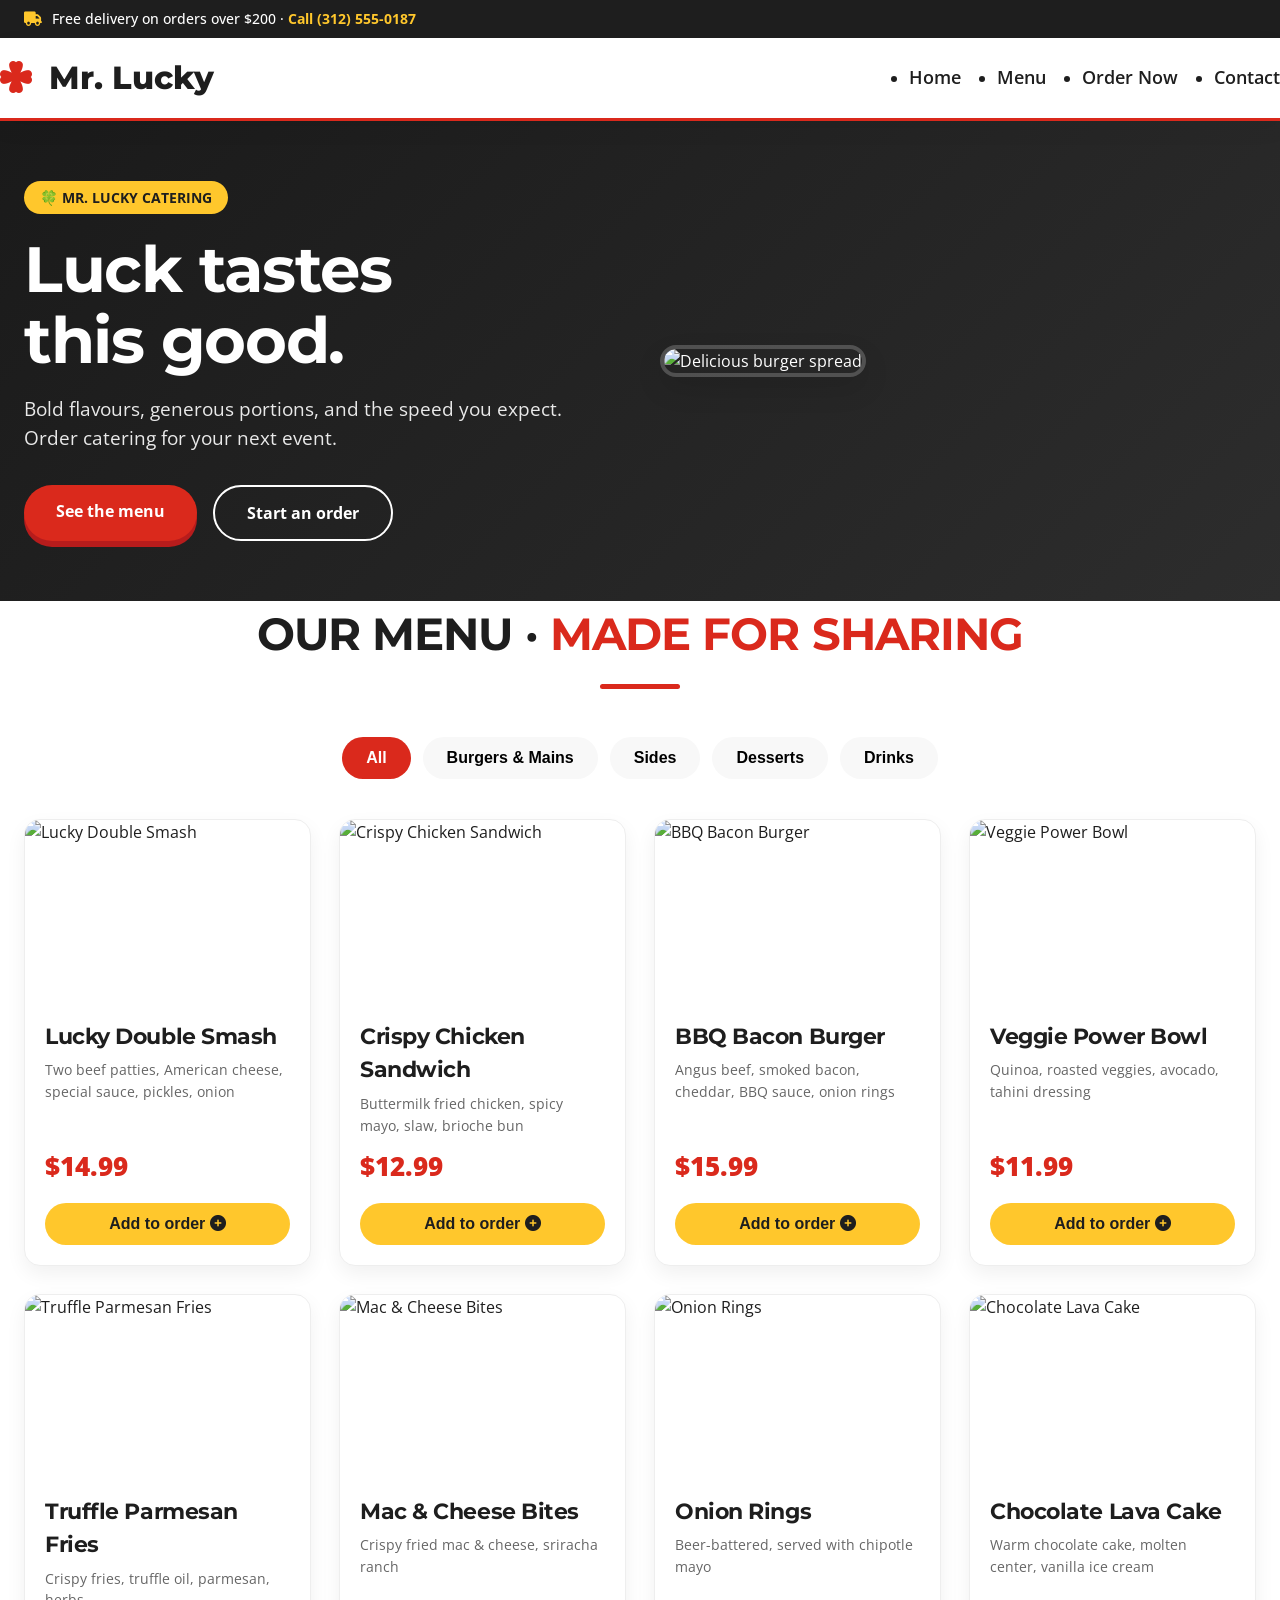
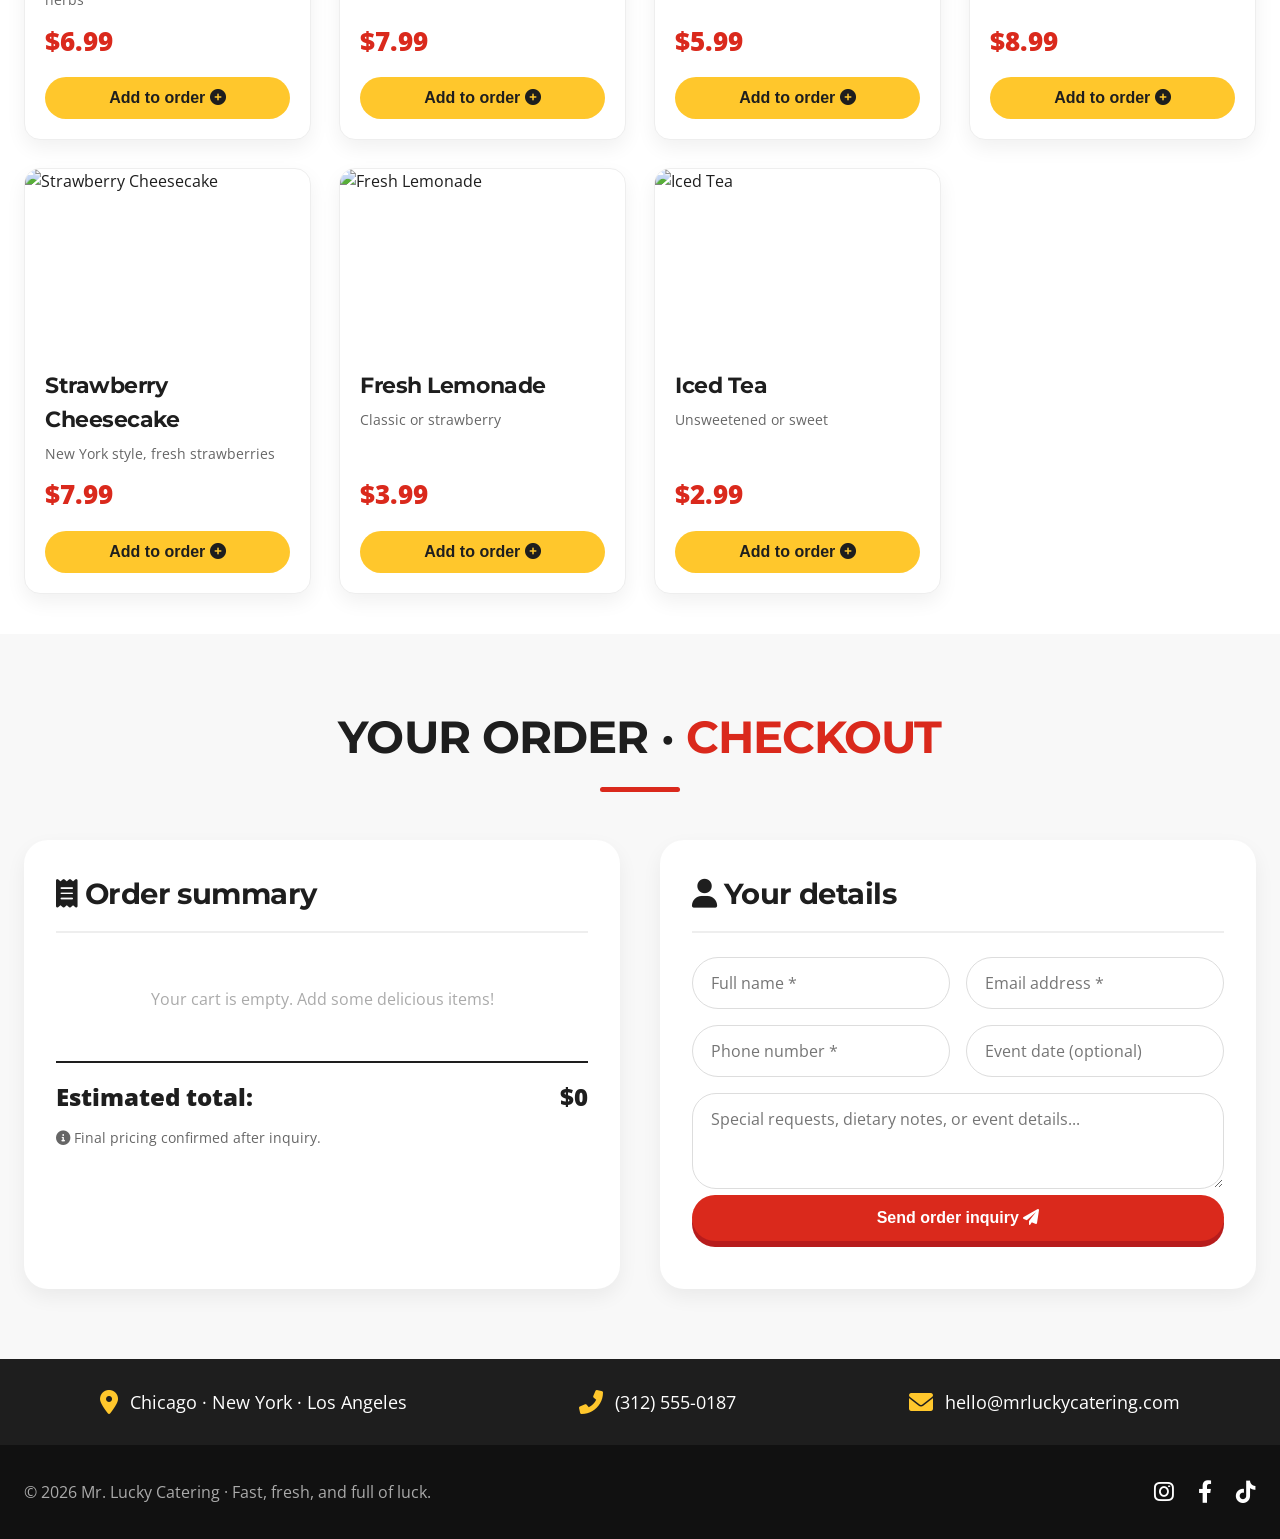
==== commit 2de7936a: "Fix HTML formatting and structure" ====
--- a/index.html
+++ b/index.html
@@ -3,179 +3,111 @@
 <head>
   <meta charset="UTF-8">
   <meta name="viewport" content="width=device-width, initial-scale=1.0">
-  <title>Mr. Lucky · Catering & Events</title>
-  <!-- Fonts & Icons -->
+  <title>Mr. Lucky · Fast & Fabulous Catering</title>
   <link rel="preconnect" href="https://fonts.googleapis.com">
   <link rel="preconnect" href="https://fonts.gstatic.com" crossorigin>
-  <link href="https://fonts.googleapis.com/css2?family=Playfair+Display:wght@400;600;700&family=Poppins:wght@300;400;500;600&display=swap" rel="stylesheet">
+  <link href="https://fonts.googleapis.com/css2?family=Montserrat:wght@500;600;700;800&family=Open+Sans:wght@400;600&display=swap" rel="stylesheet">
   <link rel="stylesheet" href="https://cdnjs.cloudflare.com/ajax/libs/font-awesome/6.0.0-beta3/css/all.min.css">
-  <!-- Custom CSS -->
   <link rel="stylesheet" href="css/style.css">
 </head>
 <body>
+  <div class="top-bar">
+    <div class="container">
+      <span><i class="fas fa-truck"></i> Free delivery on orders over $200 · <strong>Call (312) 555-0187</strong></span>
+    </div>
+  </div>
   <header>
     <div class="container navbar">
-      <div class="logo">
-        <i class="fas fa-clover"></i> Mr. Lucky
-      </div>
-      <button class="hamburger" id="hamburger" aria-label="Menu">
-        <i class="fas fa-bars"></i>
-      </button>
+      <div class="logo"><i class="fas fa-clover"></i> Mr. Lucky</div>
+      <button class="hamburger" id="hamburger" aria-label="Menu"><i class="fas fa-bars"></i></button>
       <nav>
         <ul class="nav-links" id="navLinks">
           <li><a href="#home">Home</a></li>
-          <li><a href="#about">About</a></li>
           <li><a href="#menu">Menu</a></li>
-          <li><a href="#services">Services</a></li>
+          <li><a href="#order">Order Now</a></li>
           <li><a href="#contact">Contact</a></li>
         </ul>
       </nav>
     </div>
   </header>
-
   <main>
-    <!-- Hero -->
     <section id="home" class="hero">
-      <div class="container hero-content">
-        <h1>Luck is in<br>the details.</h1>
-        <p>Mr. Lucky brings artisanal catering & event design to your most memorable occasions. Seasonal menus, flawless service.</p>
-        <a href="#contact" class="btn">Start planning <i class="fas fa-arrow-right" style="margin-left: 8px;"></i></a>
-        <a href="#menu" class="btn btn-outline" style="margin-left: 16px;">View menus</a>
-      </div>
-    </section>
-
-    <!-- About -->
-    <section id="about" class="container about-grid">
-      <div class="about-text">
-        <h3>Good food,<br>good fortune.</h3>
-        <p>Founded by Chef Lucas "Lucky" Romano, Mr. Lucky has been crafting elevated catering experiences for over a decade. We believe that every event should feel both luxurious and effortless.</p>
-        <p>From intimate dinners to grand celebrations, our team sources the finest ingredients and tailors every menu to your story.</p>
-        <a href="#contact" class="btn" style="margin-top: 12px;">Meet the team</a>
-      </div>
-      <div class="about-img">
-        <img src="https://images.unsplash.com/photo-1466637574441-749b8f19452f?ixlib=rb-1.2.1&auto=format&fit=crop&w=1400&q=80" alt="Chef plating beautifully">
-      </div>
-    </section>
-
-    <!-- Featured Menu (dynamically rendered) -->
-    <section id="menu" class="container">
-      <div class="section-title">
-        <h2>Signature selections</h2>
-        <div class="divider"></div>
-        <p style="margin-top: 16px; color: #5a5a5a;">Designed to impress · fully customizable</p>
-      </div>
-      <div class="menu-grid" id="menuGrid">
-        <!-- Menu cards will be injected here by JavaScript -->
-      </div>
-    </section>
-
-    <!-- Services -->
-    <section id="services" class="container">
-      <div class="section-title">
-        <h2>What we offer</h2>
-        <div class="divider"></div>
-      </div>
-      <div class="services-grid">
-        <div class="service-item">
-          <i class="fas fa-ring"></i>
-          <h4>Weddings</h4>
-          <p>Full-service planning, custom tastings, day-of coordination.</p>
+      <div class="container hero-grid">
+        <div class="hero-text">
+          <span class="badge">🍀 MR. LUCKY CATERING</span>
+          <h1>Luck tastes<br>this good.</h1>
+          <p>Bold flavours, generous portions, and the speed you expect. Order catering for your next event.</p>
+          <div class="hero-buttons">
+            <a href="#menu" class="btn btn-primary">See the menu</a>
+            <a href="#order" class="btn btn-outline-light">Start an order</a>
+          </div>
         </div>
-        <div class="service-item">
-          <i class="fas fa-briefcase"></i>
-          <h4>Corporate</h4>
-          <p>Breakfast, luncheons, galas — tailored to your brand.</p>
-        </div>
-        <div class="service-item">
-          <i class="fas fa-champagne-glasses"></i>
-          <h4>Social events</h4>
-          <p>Birthdays, anniversaries, garden parties, holiday feasts.</p>
-        </div>
-        <div class="service-item">
-          <i class="fas fa-utensil-spoon"></i>
-          <h4>Private chef</h4>
-          <p>Intimate dinners at home, curated multi-course experiences.</p>
+        <div class="hero-image">
+          <img src="https://images.unsplash.com/photo-1561758033-d89a9ad46330?ixlib=rb-1.2.1&auto=format&fit=crop&w=800&q=80" alt="Delicious burger spread">
         </div>
       </div>
     </section>
-
-    <!-- Testimonials -->
-    <section class="testimonials">
+    <section id="menu" class="menu-section">
       <div class="container">
-        <div class="section-title">
-          <h2>Lucky clients</h2>
-          <div class="divider"></div>
+        <div class="section-header">
+          <h2>Our menu · <span>made for sharing</span></h2>
+          <div class="divider-red"></div>
         </div>
-        <div class="testimonial-grid">
-          <div class="testimonial-card">
-            <i class="fas fa-quote-left"></i>
-            <div class="testimonial-text">
-              "Mr. Lucky made our wedding absolutely magical. The food was divine, the team was warm and professional. We couldn't have asked for more."
-            </div>
-            <div class="client">
-              <div class="client-avatar">JD</div>
-              <div><strong>Jasmine & Derek</strong><br>wedding, 120 guests</div>
-            </div>
+        <div class="category-tabs" id="categoryTabs"></div>
+        <div class="menu-grid" id="menuGrid"></div>
+      </div>
+    </section>
+    <section id="order" class="order-section">
+      <div class="container">
+        <div class="section-header">
+          <h2>Your order · <span>checkout</span></h2>
+          <div class="divider-red"></div>
+        </div>
+        <div class="order-layout">
+          <div class="order-summary">
+            <h3><i class="fas fa-receipt"></i> Order summary</h3>
+            <div id="cartItems" class="cart-items"><p class="empty-cart">Your cart is empty. Add some delicious items!</p></div>
+            <div class="cart-total"><span>Estimated total:</span><span id="cartTotal">$0</span></div>
+            <p class="cart-note"><i class="fas fa-info-circle"></i> Final pricing confirmed after inquiry.</p>
           </div>
-          <div class="testimonial-card">
-            <i class="fas fa-quote-left"></i>
-            <div class="testimonial-text">
-              "We've used Mr. Lucky for three corporate galas. They're creative, reliable, and always deliver a memorable experience."
-            </div>
-            <div class="client">
-              <div class="client-avatar">RL</div>
-              <div><strong>Rebecca L.</strong><br>Events Director, Meridian Co.</div>
-            </div>
+          <div class="order-form">
+            <h3><i class="fas fa-user"></i> Your details</h3>
+            <form id="orderForm">
+              <div class="form-row">
+                <input type="text" name="name" id="name" placeholder="Full name *" required>
+                <input type="email" name="email" id="email" placeholder="Email address *" required>
+              </div>
+              <div class="form-row">
+                <input type="tel" name="phone" id="phone" placeholder="Phone number *" required>
+                <input type="text" name="eventDate" id="eventDate" placeholder="Event date (optional)">
+              </div>
+              <textarea name="notes" id="notes" rows="3" placeholder="Special requests, dietary notes, or event details..."></textarea>
+              <input type="hidden" name="orderDetails" id="orderDetails">
+              <button type="submit" class="btn btn-primary btn-block">Send order inquiry <i class="fas fa-paper-plane"></i></button>
+              <div id="formStatus" class="form-status"></div>
+            </form>
           </div>
         </div>
       </div>
     </section>
-
-    <!-- Contact -->
-    <section id="contact" class="container contact-section">
-      <div class="section-title">
-        <h2>Get in touch</h2>
-        <div class="divider"></div>
-        <p style="margin-top: 16px;">We'll respond within a few hours — like a lucky charm.</p>
-      </div>
-      <div class="contact-grid">
-        <div class="contact-info">
-          <h3>Let's create<br>something lucky</h3>
-          <p>Share your vision, and we'll craft a proposal that fits your taste and budget.</p>
-          <ul class="contact-details">
-            <li><i class="fas fa-map-pin"></i> Chicago · New York · Los Angeles</li>
-            <li><i class="fas fa-phone-alt"></i> (312) 555-0187</li>
-            <li><i class="fas fa-envelope"></i> hello@mrluckycatering.com</li>
-            <li><i class="fas fa-clock"></i> Mon–Sat · 9am–7pm</li>
-          </ul>
-          <div style="display: flex; gap: 20px; margin-top: 28px;">
-            <a href="#" style="color: var(--dark); font-size: 1.6rem;"><i class="fab fa-instagram"></i></a>
-            <a href="#" style="color: var(--dark); font-size: 1.6rem;"><i class="fab fa-facebook"></i></a>
-            <a href="#" style="color: var(--dark); font-size: 1.6rem;"><i class="fab fa-pinterest"></i></a>
-          </div>
-        </div>
-        <div class="contact-form">
-          <form id="cateringForm">
-            <input type="text" name="name" id="name" placeholder="Your name" required>
-            <input type="email" name="email" id="email" placeholder="Email address" required>
-            <input type="tel" name="phone" id="phone" placeholder="Phone number">
-            <textarea name="details" id="details" rows="4" placeholder="Tell us about your event (date, guests, style)"></textarea>
-            <button type="submit" class="btn" style="width: 100%;">Send inquiry <i class="fas fa-paper-plane" style="margin-left: 8px;"></i></button>
-            <div id="formStatus" class="form-status"></div>
-          </form>
-        </div>
+    <section id="contact" class="contact-bar">
+      <div class="container contact-flex">
+        <div class="contact-item"><i class="fas fa-map-marker-alt"></i><span>Chicago · New York · Los Angeles</span></div>
+        <div class="contact-item"><i class="fas fa-phone-alt"></i><span>(312) 555-0187</span></div>
+        <div class="contact-item"><i class="fas fa-envelope"></i><span>hello@mrluckycatering.com</span></div>
       </div>
     </section>
   </main>
-
   <footer>
     <div class="container">
-      <p>© 2026 Mr. Lucky Catering · Made with <i class="fas fa-heart" style="color: var(--gold);"></i> and a dash of luck · All rights reserved</p>
-      <p style="margin-top: 12px; font-size: 0.9rem;">Photos by Unsplash · Crafted for exceptional events</p>
+      <p>© 2026 Mr. Lucky Catering · Fast, fresh, and full of luck.</p>
+      <div class="social-links">
+        <a href="#"><i class="fab fa-instagram"></i></a>
+        <a href="#"><i class="fab fa-facebook-f"></i></a>
+        <a href="#"><i class="fab fa-tiktok"></i></a>
+      </div>
     </div>
   </footer>
-
-  <!-- Custom JavaScript -->
   <script src="js/script.js"></script>
 </body>
-</html>+</html>
--- a/css/style.css
+++ b/css/style.css
@@ -5,490 +5,413 @@
 }
 
 :root {
-  --gold: #d4a843;
-  --gold-light: #eed9a4;
+  --red: #da291c;
+  --red-dark: #b71c1c;
+  --yellow: #ffc72c;
+  --gold: #f5b700;
   --dark: #1e1e1e;
-  --dark-soft: #2c2c2c;
-  --cream: #faf7f2;
+  --gray-light: #f8f8f8;
   --white: #ffffff;
-  --shadow: 0 20px 30px -10px rgba(0, 0, 0, 0.08);
-  --border-radius: 20px;
-  --transition: all 0.25s ease;
+  --shadow-sm: 0 8px 20px rgba(0,0,0,0.06);
+  --shadow-md: 0 12px 28px rgba(0,0,0,0.1);
+  --border-radius: 16px;
+  --transition: all 0.2s ease;
 }
 
 body {
-  font-family: 'Poppins', sans-serif;
-  background-color: var(--cream);
-  color: var(--dark);
-  line-height: 1.6;
-  scroll-behavior: smooth;
+  font-family: 'Open Sans', sans-serif;
+  background: var(--white);
+  color: var(--dark);
+  line-height: 1.5;
 }
 
 h1, h2, h3, h4 {
-  font-family: 'Playfair Display', serif;
-  font-weight: 600;
+  font-family: 'Montserrat', sans-serif;
+  font-weight: 700;
   letter-spacing: -0.02em;
 }
 
 .container {
   max-width: 1280px;
   margin: 0 auto;
-  padding: 0 32px;
-}
-
-/* Header & Navigation */
+  padding: 0 24px;
+}
+
+/* Top bar */
+.top-bar {
+  background: var(--dark);
+  color: white;
+  padding: 8px 0;
+  font-size: 0.9rem;
+  font-weight: 500;
+}
+.top-bar i { color: var(--yellow); margin-right: 6px; }
+.top-bar strong { color: var(--yellow); }
+
+/* Header */
 header {
   position: sticky;
   top: 0;
   z-index: 100;
-  background: rgba(255, 255, 255, 0.85);
-  backdrop-filter: blur(12px);
-  box-shadow: 0 4px 20px rgba(0, 0, 0, 0.02);
-  border-bottom: 1px solid rgba(212, 168, 67, 0.15);
-}
-
+  background: white;
+  box-shadow: var(--shadow-sm);
+  border-bottom: 3px solid var(--red);
+}
 .navbar {
   display: flex;
   align-items: center;
   justify-content: space-between;
-  padding: 18px 0;
-}
-
+  padding: 16px 0;
+}
 .logo {
-  font-family: 'Playfair Display', serif;
-  font-size: 1.9rem;
-  font-weight: 700;
-  color: var(--dark);
-  letter-spacing: -0.02em;
-}
-
-.logo i {
-  color: var(--gold);
-  margin-right: 10px;
-  font-size: 1.9rem;
-}
-
+  font-family: 'Montserrat', sans-serif;
+  font-size: 2rem;
+  font-weight: 800;
+  color: var(--dark);
+}
+.logo i { color: var(--red); margin-right: 8px; }
 .nav-links {
   display: flex;
-  gap: 42px;
-  font-weight: 500;
-}
-
+  gap: 36px;
+  font-weight: 600;
+}
 .nav-links a {
   text-decoration: none;
   color: var(--dark);
-  font-size: 1rem;
-  transition: var(--transition);
-  position: relative;
-}
-
-.nav-links a:hover {
-  color: var(--gold);
-}
-
-.nav-links a::after {
-  content: '';
-  position: absolute;
-  bottom: -6px;
-  left: 0;
-  width: 0;
-  height: 2px;
-  background: var(--gold);
-  transition: var(--transition);
-}
-
-.nav-links a:hover::after {
-  width: 100%;
-}
-
-.hamburger {
-  display: none;
-  background: none;
-  border: none;
-  font-size: 1.8rem;
-  color: var(--dark);
-  cursor: pointer;
-}
+  font-size: 1.1rem;
+  transition: var(--transition);
+}
+.nav-links a:hover { color: var(--red); }
+.hamburger { display: none; background: none; border: none; font-size: 1.8rem; cursor: pointer; }
 
 /* Buttons */
 .btn {
   display: inline-block;
-  background: var(--gold);
-  color: var(--white);
-  font-weight: 500;
-  padding: 14px 36px;
-  border-radius: 50px;
+  padding: 14px 32px;
+  border-radius: 40px;
+  font-weight: 700;
   text-decoration: none;
-  border: 1px solid var(--gold);
-  transition: var(--transition);
-  box-shadow: 0 8px 16px rgba(212, 168, 67, 0.2);
+  transition: var(--transition);
+  border: none;
+  cursor: pointer;
   font-size: 1rem;
-  cursor: pointer;
-}
-
-.btn-outline {
+}
+.btn-primary {
+  background: var(--red);
+  color: white;
+  box-shadow: 0 6px 0 var(--red-dark);
+}
+.btn-primary:hover {
+  background: #c41e1e;
+  transform: translateY(-2px);
+  box-shadow: 0 8px 0 var(--red-dark);
+}
+.btn-outline-light {
   background: transparent;
-  color: var(--dark);
-  border: 1.5px solid var(--gold);
-  box-shadow: none;
-}
-
-.btn-outline:hover {
-  background: var(--gold);
-  color: white;
-}
-
-.btn:hover {
-  background: #b88c2e;
-  border-color: #b88c2e;
-  transform: translateY(-3px);
-}
-
-/* Hero */
+  color: white;
+  border: 2px solid white;
+}
+.btn-outline-light:hover {
+  background: white;
+  color: var(--dark);
+}
+.btn-block {
+  width: 100%;
+  text-align: center;
+}
+
+/* Hero (fast-food style) */
 .hero {
-  min-height: 85vh;
-  display: flex;
-  align-items: center;
-  background: linear-gradient(105deg, rgba(30,30,30,0.55) 0%, rgba(20,20,20,0.45) 100%), 
-              url('https://images.unsplash.com/photo-1414235077428-338989a2e8c0?ixlib=rb-1.2.1&auto=format&fit=crop&w=1950&q=80') center/cover no-repeat;
-  color: white;
-  border-radius: 0 0 60px 60px;
-  margin-bottom: 40px;
-}
-
-.hero-content {
-  max-width: 700px;
-  padding: 80px 0;
-}
-
-.hero h1 {
-  font-size: 4.5rem;
-  line-height: 1.1;
-  margin-bottom: 24px;
-  text-shadow: 0 4px 12px rgba(0,0,0,0.2);
-}
-
-.hero p {
-  font-size: 1.3rem;
-  margin-bottom: 40px;
-  font-weight: 300;
-  text-shadow: 0 2px 8px rgba(0,0,0,0.2);
-}
-
-/* Section headings */
-.section-title {
-  text-align: center;
-  margin-bottom: 60px;
-}
-
-.section-title h2 {
-  font-size: 3rem;
-  color: var(--dark);
-  margin-bottom: 12px;
-}
-
-.section-title .divider {
-  width: 90px;
-  height: 3px;
-  background: var(--gold);
-  margin: 0 auto;
-}
-
-/* About */
-.about-grid {
+  background: linear-gradient(135deg, #1a1a1a 0%, #2d2d2d 100%);
+  color: white;
+  padding: 60px 0;
+}
+.hero-grid {
   display: grid;
   grid-template-columns: 1fr 1fr;
-  gap: 60px;
+  gap: 40px;
   align-items: center;
-  margin-bottom: 80px;
-}
-
-.about-text h3 {
-  font-size: 2.2rem;
-  margin-bottom: 24px;
-}
-
-.about-text p {
-  margin-bottom: 24px;
-  color: #3a3a3a;
-}
-
-.about-img {
+}
+.hero-text .badge {
+  background: var(--yellow);
+  color: var(--dark);
+  padding: 6px 16px;
+  border-radius: 30px;
+  font-weight: 700;
+  font-size: 0.9rem;
+  display: inline-block;
+  margin-bottom: 20px;
+}
+.hero-text h1 {
+  font-size: 4rem;
+  line-height: 1.1;
+  margin-bottom: 20px;
+}
+.hero-text p {
+  font-size: 1.2rem;
+  margin-bottom: 32px;
+  opacity: 0.9;
+}
+.hero-buttons { display: flex; gap: 16px; }
+.hero-image img {
+  width: 100%;
+  border-radius: 30px;
+  box-shadow: var(--shadow-md);
+  border: 4px solid rgba(255,255,255,0.2);
+}
+
+/* Section headers */
+.section-header {
+  text-align: center;
+  margin-bottom: 48px;
+}
+.section-header h2 {
+  font-size: 2.8rem;
+  text-transform: uppercase;
+}
+.section-header h2 span { color: var(--red); }
+.divider-red {
+  width: 80px;
+  height: 5px;
+  background: var(--red);
+  margin: 16px auto 0;
+  border-radius: 5px;
+}
+
+/* Category tabs */
+.category-tabs {
+  display: flex;
+  flex-wrap: wrap;
+  justify-content: center;
+  gap: 12px;
+  margin-bottom: 40px;
+}
+.cat-btn {
+  background: var(--gray-light);
+  border: none;
+  padding: 12px 24px;
+  border-radius: 40px;
+  font-weight: 700;
+  cursor: pointer;
+  transition: var(--transition);
+  font-size: 1rem;
+}
+.cat-btn.active {
+  background: var(--red);
+  color: white;
+}
+.cat-btn:hover { background: #ddd; }
+.cat-btn.active:hover { background: var(--red-dark); }
+
+/* Menu grid */
+.menu-grid {
+  display: grid;
+  grid-template-columns: repeat(auto-fill, minmax(260px, 1fr));
+  gap: 28px;
+}
+.menu-card {
+  background: white;
   border-radius: var(--border-radius);
   overflow: hidden;
-  box-shadow: var(--shadow);
-  height: 420px;
-}
-
-.about-img img {
-  width: 100%;
-  height: 100%;
-  object-fit: cover;
-  display: block;
-}
-
-/* Menu highlights */
-.menu-grid {
-  display: grid;
-  grid-template-columns: repeat(3, 1fr);
-  gap: 30px;
-  margin-bottom: 80px;
-}
-
-.menu-card {
-  background: var(--white);
-  border-radius: var(--border-radius);
+  box-shadow: var(--shadow-sm);
+  transition: var(--transition);
+  border: 1px solid #eee;
+  display: flex;
+  flex-direction: column;
+}
+.menu-card:hover {
+  transform: translateY(-8px);
+  box-shadow: var(--shadow-md);
+}
+.menu-img {
+  height: 180px;
   overflow: hidden;
-  box-shadow: var(--shadow);
-  transition: var(--transition);
-}
-
-.menu-card:hover {
-  transform: translateY(-10px);
-}
-
-.menu-img {
-  height: 240px;
-  overflow: hidden;
-}
-
+}
 .menu-img img {
   width: 100%;
   height: 100%;
   object-fit: cover;
-  transition: transform 0.5s;
-}
-
-.menu-card:hover .menu-img img {
-  transform: scale(1.05);
-}
-
+  transition: transform 0.3s;
+}
+.menu-card:hover .menu-img img { transform: scale(1.05); }
 .menu-info {
-  padding: 28px 24px;
-}
-
+  padding: 20px;
+  flex: 1;
+  display: flex;
+  flex-direction: column;
+}
 .menu-info h4 {
-  font-size: 1.7rem;
-  margin-bottom: 8px;
-}
-
-.menu-info p {
-  color: #5a5a5a;
+  font-size: 1.4rem;
+  margin-bottom: 6px;
+}
+.menu-desc {
+  color: #666;
+  font-size: 0.9rem;
+  margin-bottom: 12px;
+  flex: 1;
+}
+.menu-price {
+  font-size: 1.6rem;
+  font-weight: 800;
+  color: var(--red);
   margin-bottom: 16px;
 }
-
-.price {
+.menu-price small { font-size: 1rem; font-weight: 400; color: #888; }
+.btn-order {
+  background: var(--yellow);
+  color: var(--dark);
+  border: none;
+  padding: 12px;
+  border-radius: 40px;
   font-weight: 700;
-  color: var(--gold);
-  font-size: 1.3rem;
-}
-
-/* Services */
-.services-grid {
+  cursor: pointer;
+  transition: var(--transition);
+  font-size: 1rem;
+}
+.btn-order:hover {
+  background: #e6a800;
+  transform: scale(1.02);
+}
+
+/* Order section */
+.order-section {
+  background: var(--gray-light);
+  padding: 70px 0;
+  margin-top: 40px;
+}
+.order-layout {
   display: grid;
-  grid-template-columns: repeat(4, 1fr);
-  gap: 24px;
-  margin-bottom: 80px;
-}
-
-.service-item {
-  background: var(--white);
-  padding: 36px 20px;
-  border-radius: var(--border-radius);
-  text-align: center;
-  box-shadow: var(--shadow);
-  transition: var(--transition);
-  border-bottom: 4px solid transparent;
-}
-
-.service-item:hover {
-  border-bottom-color: var(--gold);
-  transform: translateY(-5px);
-}
-
-.service-item i {
-  font-size: 3rem;
-  color: var(--gold);
+  grid-template-columns: 1fr 1fr;
+  gap: 40px;
+}
+.order-summary, .order-form {
+  background: white;
+  border-radius: 24px;
+  padding: 32px;
+  box-shadow: var(--shadow-sm);
+}
+.order-summary h3, .order-form h3 {
+  font-size: 1.8rem;
   margin-bottom: 24px;
-}
-
-.service-item h4 {
+  border-bottom: 2px solid #eee;
+  padding-bottom: 16px;
+}
+.cart-items {
+  max-height: 300px;
+  overflow-y: auto;
+  margin-bottom: 20px;
+}
+.cart-item {
+  display: flex;
+  justify-content: space-between;
+  align-items: center;
+  padding: 12px 0;
+  border-bottom: 1px dashed #ddd;
+}
+.cart-item-info { display: flex; align-items: center; gap: 12px; }
+.cart-item-info i { color: var(--red); cursor: pointer; }
+.cart-item-name { font-weight: 600; }
+.cart-item-price { font-weight: 700; color: var(--dark); }
+.cart-total {
   font-size: 1.5rem;
-  margin-bottom: 12px;
-}
-
-/* Testimonials */
-.testimonials {
-  background: var(--dark-soft);
-  color: white;
-  padding: 80px 0;
-  border-radius: 60px 60px 0 0;
-  margin-top: 40px;
-}
-
-.testimonials .section-title h2 {
-  color: white;
-}
-
-.testimonial-grid {
+  font-weight: 800;
+  display: flex;
+  justify-content: space-between;
+  border-top: 2px solid var(--dark);
+  padding-top: 16px;
+  margin-top: 8px;
+}
+.cart-note { margin-top: 12px; color: #666; font-size: 0.9rem; }
+.empty-cart { color: #aaa; text-align: center; padding: 30px; }
+
+.form-row {
   display: grid;
-  grid-template-columns: repeat(2, 1fr);
-  gap: 40px;
-}
-
-.testimonial-card {
-  background: rgba(255,255,255,0.06);
-  backdrop-filter: blur(8px);
-  padding: 36px;
-  border-radius: 30px;
-  border: 1px solid rgba(212,168,67,0.3);
-}
-
-.testimonial-card i {
-  color: var(--gold);
-  font-size: 2rem;
-  margin-bottom: 20px;
-}
-
-.testimonial-text {
-  font-size: 1.2rem;
-  font-style: italic;
-  margin-bottom: 24px;
-}
-
-.client {
-  display: flex;
-  align-items: center;
+  grid-template-columns: 1fr 1fr;
   gap: 16px;
-}
-
-.client-avatar {
-  width: 56px;
-  height: 56px;
-  background: var(--gold);
-  border-radius: 50%;
-  display: flex;
-  align-items: center;
-  justify-content: center;
-  font-weight: 600;
-  font-size: 1.4rem;
-  color: var(--dark);
-}
-
-/* Contact & Footer */
-.contact-section {
-  padding: 80px 0 40px;
-}
-
-.contact-grid {
-  display: grid;
-  grid-template-columns: 1fr 1.2fr;
-  gap: 60px;
-}
-
-.contact-info h3 {
-  font-size: 2.2rem;
-  margin-bottom: 24px;
-}
-
-.contact-details {
-  margin: 32px 0;
-}
-
-.contact-details li {
-  list-style: none;
-  margin-bottom: 18px;
-  display: flex;
-  align-items: center;
-  gap: 16px;
-  font-size: 1.1rem;
-}
-
-.contact-details i {
-  width: 28px;
-  color: var(--gold);
-}
-
-.contact-form input, 
-.contact-form textarea {
+  margin-bottom: 16px;
+}
+.order-form input, .order-form textarea {
   width: 100%;
-  padding: 16px 20px;
-  margin-bottom: 20px;
+  padding: 14px 18px;
   border: 1px solid #ddd;
   border-radius: 40px;
-  font-family: 'Poppins', sans-serif;
-  background: var(--white);
-  transition: var(--transition);
-}
-
-.contact-form textarea {
-  border-radius: 30px;
-  resize: vertical;
-}
-
-.contact-form input:focus,
-.contact-form textarea:focus {
+  font-family: inherit;
+  font-size: 1rem;
+}
+.order-form textarea { border-radius: 24px; }
+.order-form input:focus, .order-form textarea:focus {
   outline: none;
-  border-color: var(--gold);
-  box-shadow: 0 0 0 3px rgba(212,168,67,0.2);
-}
-
-footer {
-  text-align: center;
-  padding: 32px 0;
-  border-top: 1px solid rgba(0,0,0,0.05);
-  color: #666;
-}
-
-/* Status message */
-.form-status {
-  margin-top: 16px;
-  font-weight: 500;
-}
+  border-color: var(--red);
+  box-shadow: 0 0 0 3px rgba(218,41,28,0.2);
+}
+.form-status { margin-top: 16px; text-align: center; font-weight: 600; }
 .success { color: #2e7d32; }
 .error { color: #c62828; }
 
+/* Contact bar */
+.contact-bar {
+  background: var(--dark);
+  color: white;
+  padding: 30px 0;
+}
+.contact-flex {
+  display: flex;
+  justify-content: space-around;
+  flex-wrap: wrap;
+  gap: 20px;
+}
+.contact-item {
+  display: flex;
+  align-items: center;
+  gap: 12px;
+  font-size: 1.1rem;
+}
+.contact-item i { color: var(--yellow); font-size: 1.5rem; }
+
+/* Footer */
+footer {
+  background: #111;
+  color: #aaa;
+  padding: 30px 0;
+  text-align: center;
+}
+footer .container {
+  display: flex;
+  justify-content: space-between;
+  align-items: center;
+  flex-wrap: wrap;
+  gap: 20px;
+}
+.social-links a {
+  color: white;
+  margin-left: 20px;
+  font-size: 1.4rem;
+  transition: var(--transition);
+}
+.social-links a:hover { color: var(--yellow); }
+
 /* Responsive */
-@media (max-width: 992px) {
-  .container { padding: 0 24px; }
-  .hero h1 { font-size: 3.5rem; }
-  .about-grid { grid-template-columns: 1fr; gap: 30px; }
-  .menu-grid { grid-template-columns: repeat(2, 1fr); }
-  .services-grid { grid-template-columns: repeat(2, 1fr); }
-  .testimonial-grid { grid-template-columns: 1fr; }
-}
-
-@media (max-width: 768px) {
+@media (max-width: 900px) {
+  .hero-grid { grid-template-columns: 1fr; text-align: center; }
+  .hero-buttons { justify-content: center; }
+  .order-layout { grid-template-columns: 1fr; }
   .hamburger { display: block; }
   .nav-links {
     position: fixed;
-    top: 80px;
-    left: 0;
-    right: 0;
-    background: rgba(255,255,255,0.98);
-    backdrop-filter: blur(16px);
+    top: 70px;
+    left: 0; right: 0;
+    background: white;
     flex-direction: column;
     align-items: center;
-    gap: 28px;
-    padding: 36px 0;
-    border-bottom: 1px solid var(--gold-light);
-    box-shadow: 0 20px 30px rgba(0,0,0,0.05);
+    padding: 30px;
+    box-shadow: var(--shadow-md);
     transform: translateY(-150%);
-    transition: transform 0.35s ease;
+    transition: transform 0.3s;
     z-index: 99;
   }
-  .nav-links.active {
-    transform: translateY(0);
-  }
-  .hero h1 { font-size: 2.8rem; }
-  .menu-grid { grid-template-columns: 1fr; }
-  .contact-grid { grid-template-columns: 1fr; }
-}
-
-@media (max-width: 480px) {
-  .services-grid { grid-template-columns: 1fr; }
-  .hero p { font-size: 1.1rem; }
-}
-
-/* Utility */
-.text-gold { color: var(--gold); }+  .nav-links.active { transform: translateY(0); }
+}
+@media (max-width: 600px) {
+  .form-row { grid-template-columns: 1fr; }
+  .hero-text h1 { font-size: 3rem; }
+}
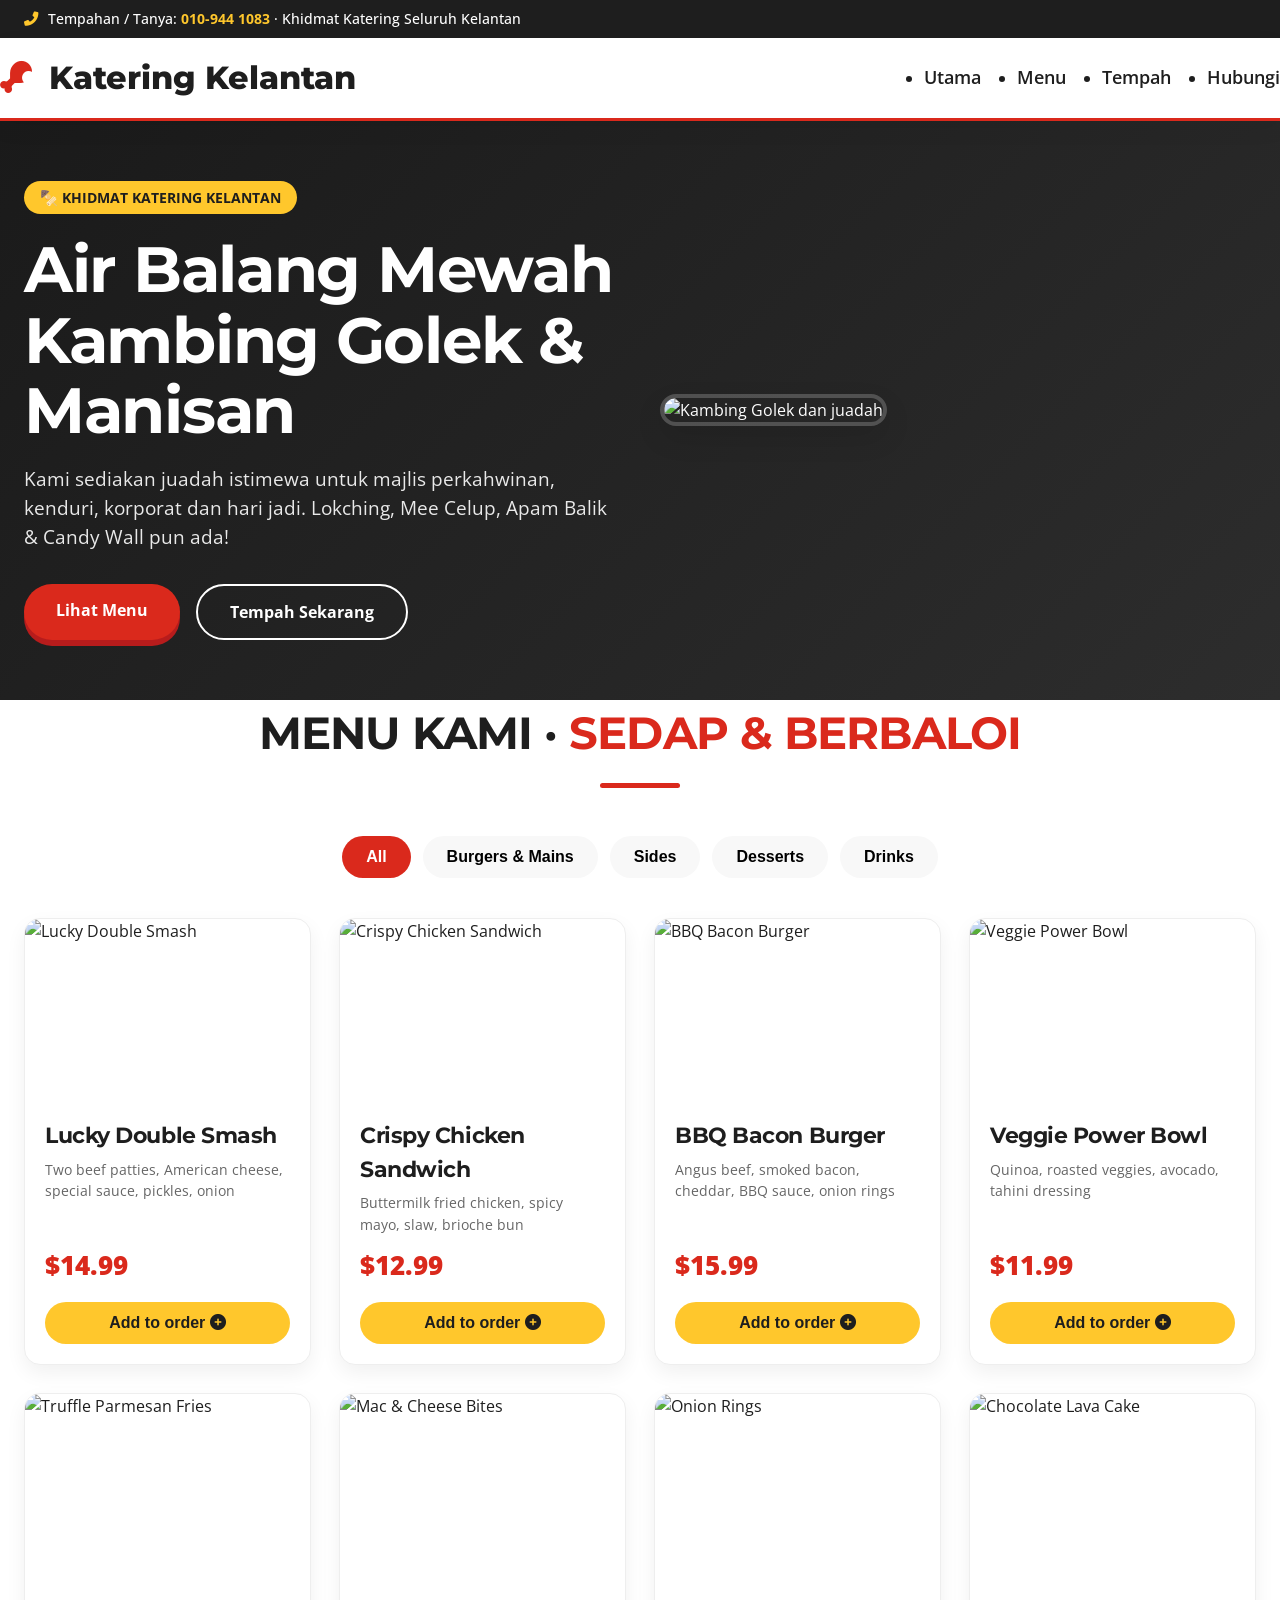
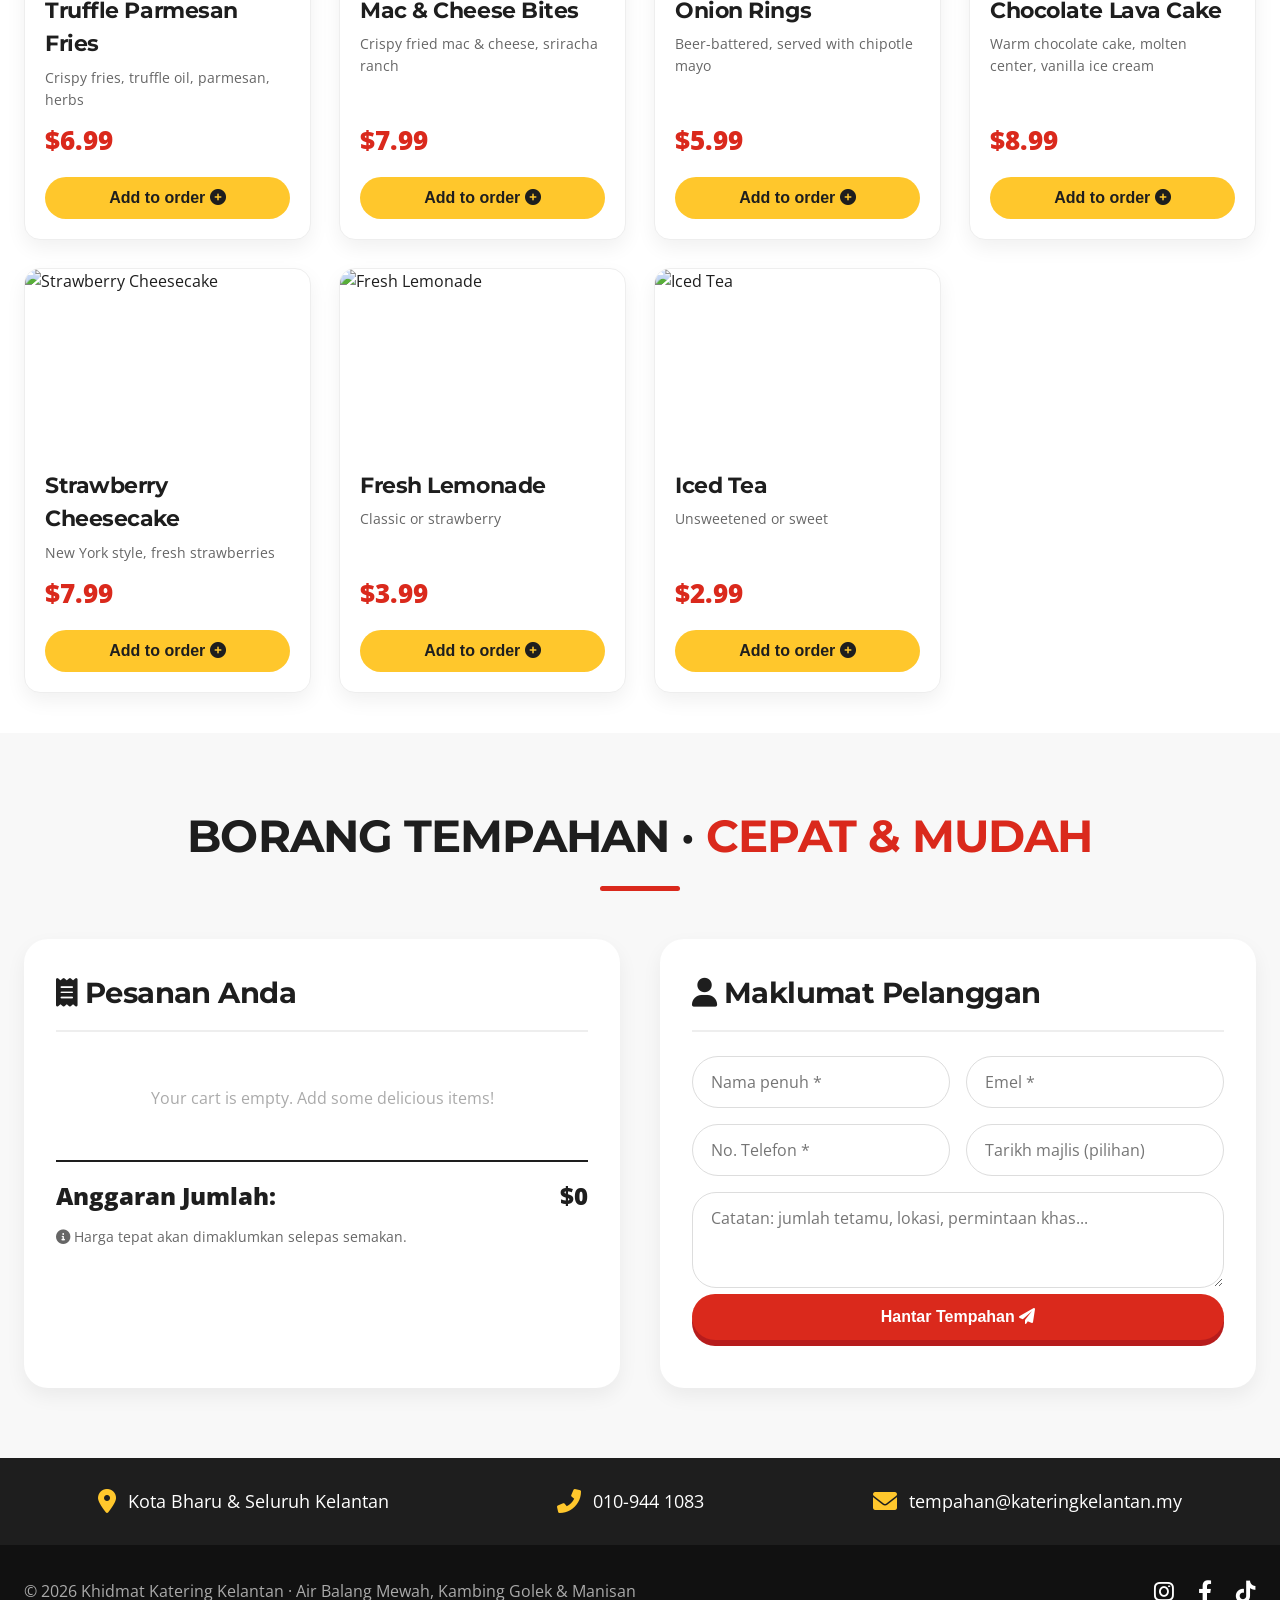
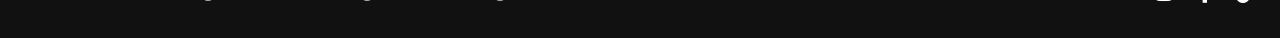
==== commit 3afa7504: "Translate index.html content to Malay and update layout Updated the HTML structure and content for a" ====
--- a/index.html
+++ b/index.html
@@ -1,9 +1,9 @@
 <!DOCTYPE html>
-<html lang="en">
+<html lang="ms">
 <head>
   <meta charset="UTF-8">
   <meta name="viewport" content="width=device-width, initial-scale=1.0">
-  <title>Mr. Lucky · Fast & Fabulous Catering</title>
+  <title>Khidmat Katering Kelantan · Air Balang Mewah & Kambing Golek</title>
   <link rel="preconnect" href="https://fonts.googleapis.com">
   <link rel="preconnect" href="https://fonts.gstatic.com" crossorigin>
   <link href="https://fonts.googleapis.com/css2?family=Montserrat:wght@500;600;700;800&family=Open+Sans:wght@400;600&display=swap" rel="stylesheet">
@@ -11,96 +11,118 @@
   <link rel="stylesheet" href="css/style.css">
 </head>
 <body>
+  <!-- Top Bar -->
   <div class="top-bar">
     <div class="container">
-      <span><i class="fas fa-truck"></i> Free delivery on orders over $200 · <strong>Call (312) 555-0187</strong></span>
+      <span><i class="fas fa-phone-alt"></i> Tempahan / Tanya: <strong>010-944 1083</strong> · Khidmat Katering Seluruh Kelantan</span>
     </div>
   </div>
+
+  <!-- Header -->
   <header>
     <div class="container navbar">
-      <div class="logo"><i class="fas fa-clover"></i> Mr. Lucky</div>
-      <button class="hamburger" id="hamburger" aria-label="Menu"><i class="fas fa-bars"></i></button>
+      <div class="logo">
+        <i class="fas fa-drumstick-bite"></i> Katering Kelantan
+      </div>
+      <button class="hamburger" id="hamburger" aria-label="Menu">
+        <i class="fas fa-bars"></i>
+      </button>
       <nav>
         <ul class="nav-links" id="navLinks">
-          <li><a href="#home">Home</a></li>
+          <li><a href="#home">Utama</a></li>
           <li><a href="#menu">Menu</a></li>
-          <li><a href="#order">Order Now</a></li>
-          <li><a href="#contact">Contact</a></li>
+          <li><a href="#order">Tempah</a></li>
+          <li><a href="#contact">Hubungi</a></li>
         </ul>
       </nav>
     </div>
   </header>
+
   <main>
+    <!-- Hero Section -->
     <section id="home" class="hero">
       <div class="container hero-grid">
         <div class="hero-text">
-          <span class="badge">🍀 MR. LUCKY CATERING</span>
-          <h1>Luck tastes<br>this good.</h1>
-          <p>Bold flavours, generous portions, and the speed you expect. Order catering for your next event.</p>
+          <span class="badge">🍢 KHIDMAT KATERING KELANTAN</span>
+          <h1>Air Balang Mewah<br>Kambing Golek & Manisan</h1>
+          <p>Kami sediakan juadah istimewa untuk majlis perkahwinan, kenduri, korporat dan hari jadi. Lokching, Mee Celup, Apam Balik & Candy Wall pun ada!</p>
           <div class="hero-buttons">
-            <a href="#menu" class="btn btn-primary">See the menu</a>
-            <a href="#order" class="btn btn-outline-light">Start an order</a>
+            <a href="#menu" class="btn btn-primary">Lihat Menu</a>
+            <a href="#order" class="btn btn-outline-light">Tempah Sekarang</a>
           </div>
         </div>
         <div class="hero-image">
-          <img src="https://images.unsplash.com/photo-1561758033-d89a9ad46330?ixlib=rb-1.2.1&auto=format&fit=crop&w=800&q=80" alt="Delicious burger spread">
+          <img src="https://images.unsplash.com/photo-1555939594-58d7cb561ad1?ixlib=rb-1.2.1&auto=format&fit=crop&w=800&q=80" alt="Kambing Golek dan juadah">
         </div>
       </div>
     </section>
+
+    <!-- Menu Section (Dynamic) -->
     <section id="menu" class="menu-section">
       <div class="container">
         <div class="section-header">
-          <h2>Our menu · <span>made for sharing</span></h2>
+          <h2>Menu Kami · <span>sedap & berbaloi</span></h2>
           <div class="divider-red"></div>
         </div>
         <div class="category-tabs" id="categoryTabs"></div>
         <div class="menu-grid" id="menuGrid"></div>
       </div>
     </section>
+
+    <!-- Order & Contact Section -->
     <section id="order" class="order-section">
       <div class="container">
         <div class="section-header">
-          <h2>Your order · <span>checkout</span></h2>
+          <h2>Borang Tempahan · <span>cepat & mudah</span></h2>
           <div class="divider-red"></div>
         </div>
         <div class="order-layout">
           <div class="order-summary">
-            <h3><i class="fas fa-receipt"></i> Order summary</h3>
-            <div id="cartItems" class="cart-items"><p class="empty-cart">Your cart is empty. Add some delicious items!</p></div>
-            <div class="cart-total"><span>Estimated total:</span><span id="cartTotal">$0</span></div>
-            <p class="cart-note"><i class="fas fa-info-circle"></i> Final pricing confirmed after inquiry.</p>
+            <h3><i class="fas fa-receipt"></i> Pesanan Anda</h3>
+            <div id="cartItems" class="cart-items">
+              <p class="empty-cart">Tiada item. Sila pilih menu di atas.</p>
+            </div>
+            <div class="cart-total">
+              <span>Anggaran Jumlah:</span>
+              <span id="cartTotal">RM0</span>
+            </div>
+            <p class="cart-note"><i class="fas fa-info-circle"></i> Harga tepat akan dimaklumkan selepas semakan.</p>
           </div>
+
           <div class="order-form">
-            <h3><i class="fas fa-user"></i> Your details</h3>
+            <h3><i class="fas fa-user"></i> Maklumat Pelanggan</h3>
             <form id="orderForm">
               <div class="form-row">
-                <input type="text" name="name" id="name" placeholder="Full name *" required>
-                <input type="email" name="email" id="email" placeholder="Email address *" required>
+                <input type="text" name="name" id="name" placeholder="Nama penuh *" required>
+                <input type="email" name="email" id="email" placeholder="Emel *" required>
               </div>
               <div class="form-row">
-                <input type="tel" name="phone" id="phone" placeholder="Phone number *" required>
-                <input type="text" name="eventDate" id="eventDate" placeholder="Event date (optional)">
+                <input type="tel" name="phone" id="phone" placeholder="No. Telefon *" required>
+                <input type="text" name="eventDate" id="eventDate" placeholder="Tarikh majlis (pilihan)">
               </div>
-              <textarea name="notes" id="notes" rows="3" placeholder="Special requests, dietary notes, or event details..."></textarea>
+              <textarea name="notes" id="notes" rows="3" placeholder="Catatan: jumlah tetamu, lokasi, permintaan khas..."></textarea>
               <input type="hidden" name="orderDetails" id="orderDetails">
-              <button type="submit" class="btn btn-primary btn-block">Send order inquiry <i class="fas fa-paper-plane"></i></button>
+              <button type="submit" class="btn btn-primary btn-block">Hantar Tempahan <i class="fas fa-paper-plane"></i></button>
               <div id="formStatus" class="form-status"></div>
             </form>
           </div>
         </div>
       </div>
     </section>
+
+    <!-- Contact Bar -->
     <section id="contact" class="contact-bar">
       <div class="container contact-flex">
-        <div class="contact-item"><i class="fas fa-map-marker-alt"></i><span>Chicago · New York · Los Angeles</span></div>
-        <div class="contact-item"><i class="fas fa-phone-alt"></i><span>(312) 555-0187</span></div>
-        <div class="contact-item"><i class="fas fa-envelope"></i><span>hello@mrluckycatering.com</span></div>
+        <div class="contact-item"><i class="fas fa-map-marker-alt"></i><span>Kota Bharu & Seluruh Kelantan</span></div>
+        <div class="contact-item"><i class="fas fa-phone-alt"></i><span>010-944 1083</span></div>
+        <div class="contact-item"><i class="fas fa-envelope"></i><span>tempahan@kateringkelantan.my</span></div>
       </div>
     </section>
   </main>
+
   <footer>
     <div class="container">
-      <p>© 2026 Mr. Lucky Catering · Fast, fresh, and full of luck.</p>
+      <p>© 2026 Khidmat Katering Kelantan · Air Balang Mewah, Kambing Golek & Manisan</p>
       <div class="social-links">
         <a href="#"><i class="fab fa-instagram"></i></a>
         <a href="#"><i class="fab fa-facebook-f"></i></a>
@@ -108,6 +130,7 @@
       </div>
     </div>
   </footer>
+
   <script src="js/script.js"></script>
 </body>
 </html>
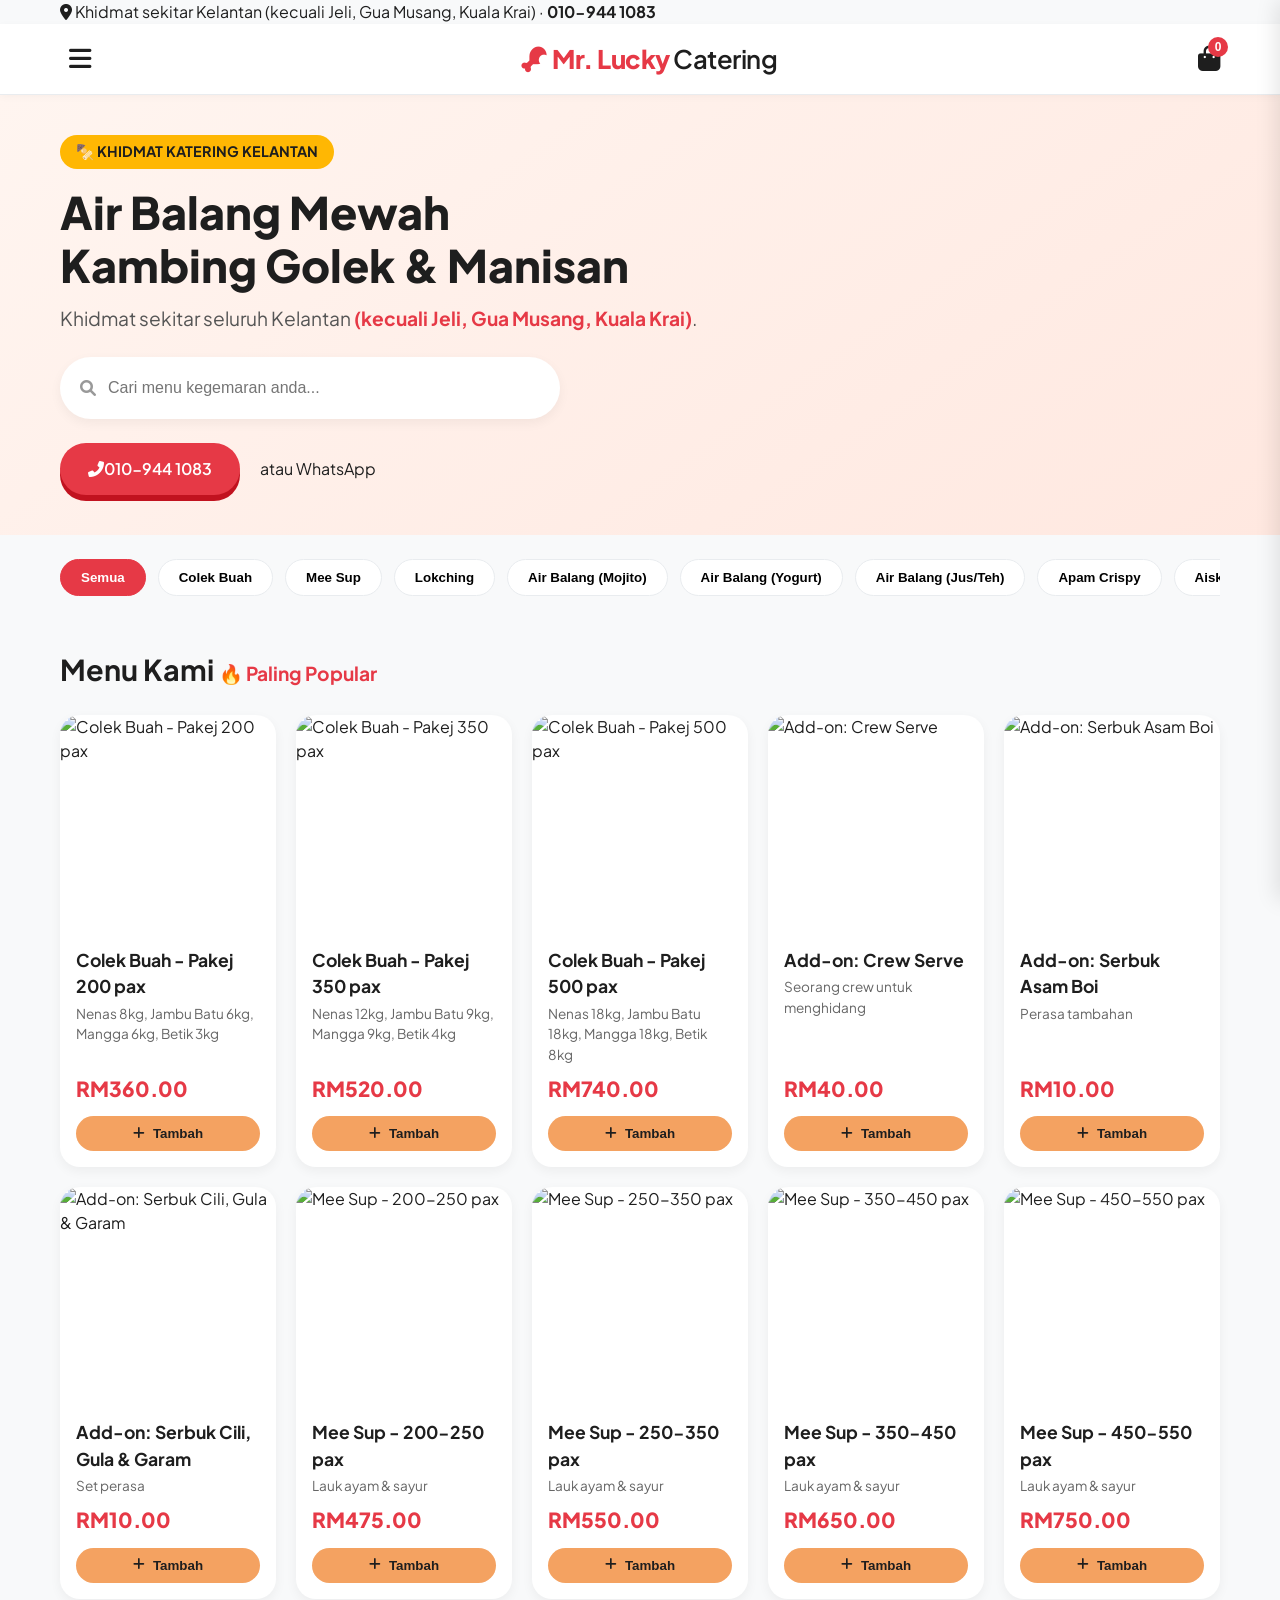
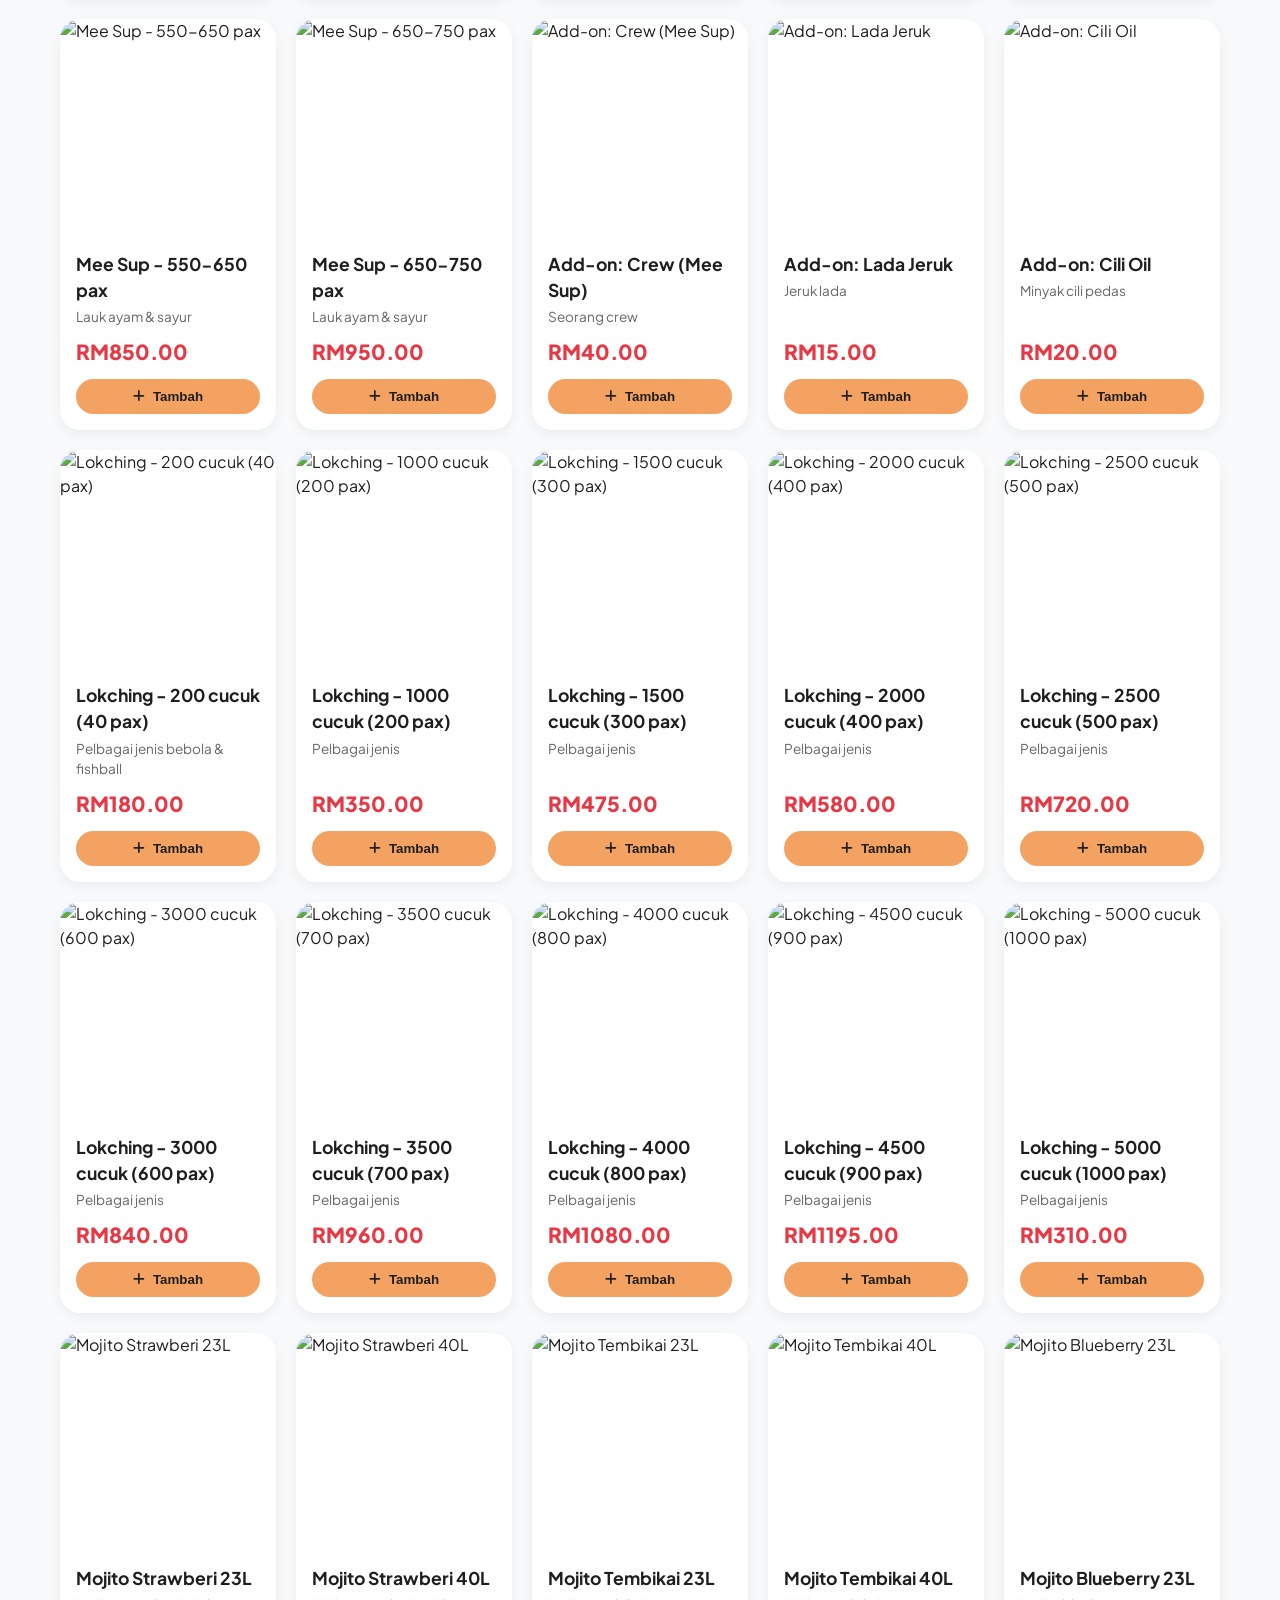
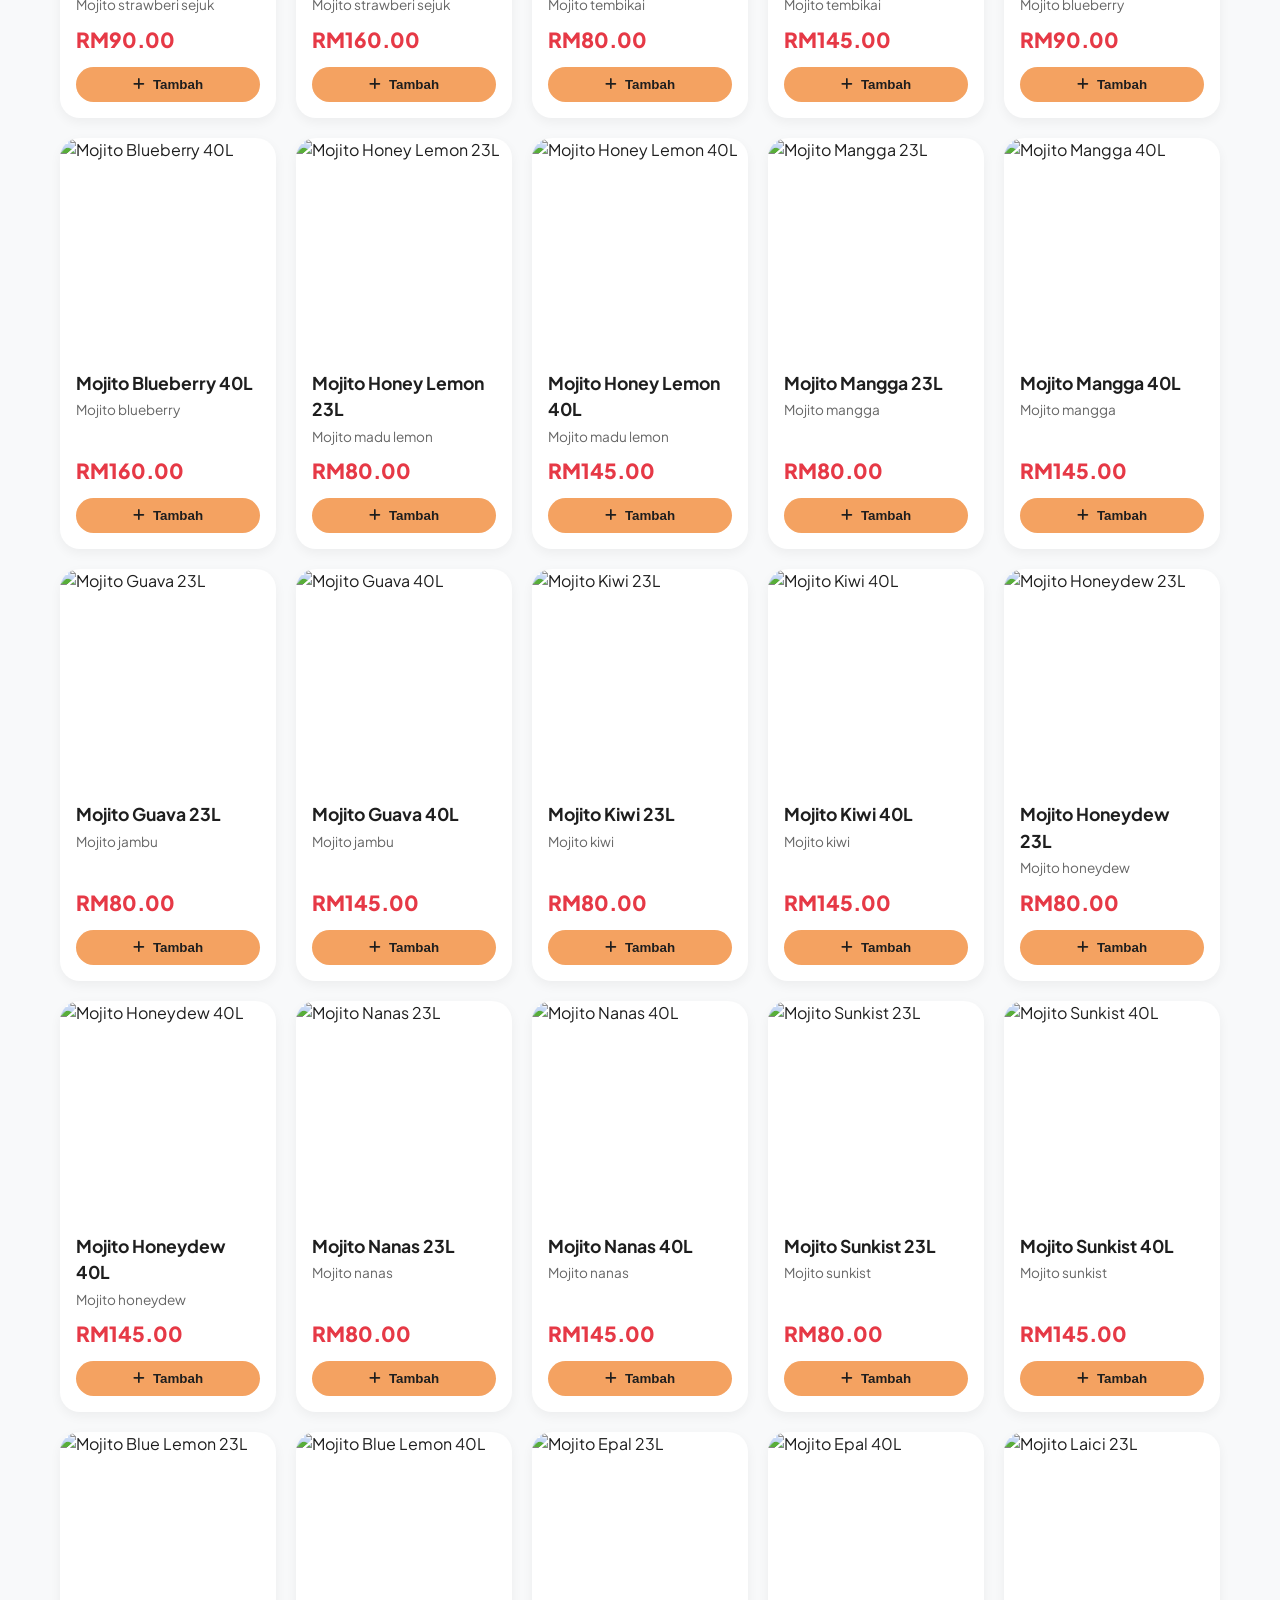
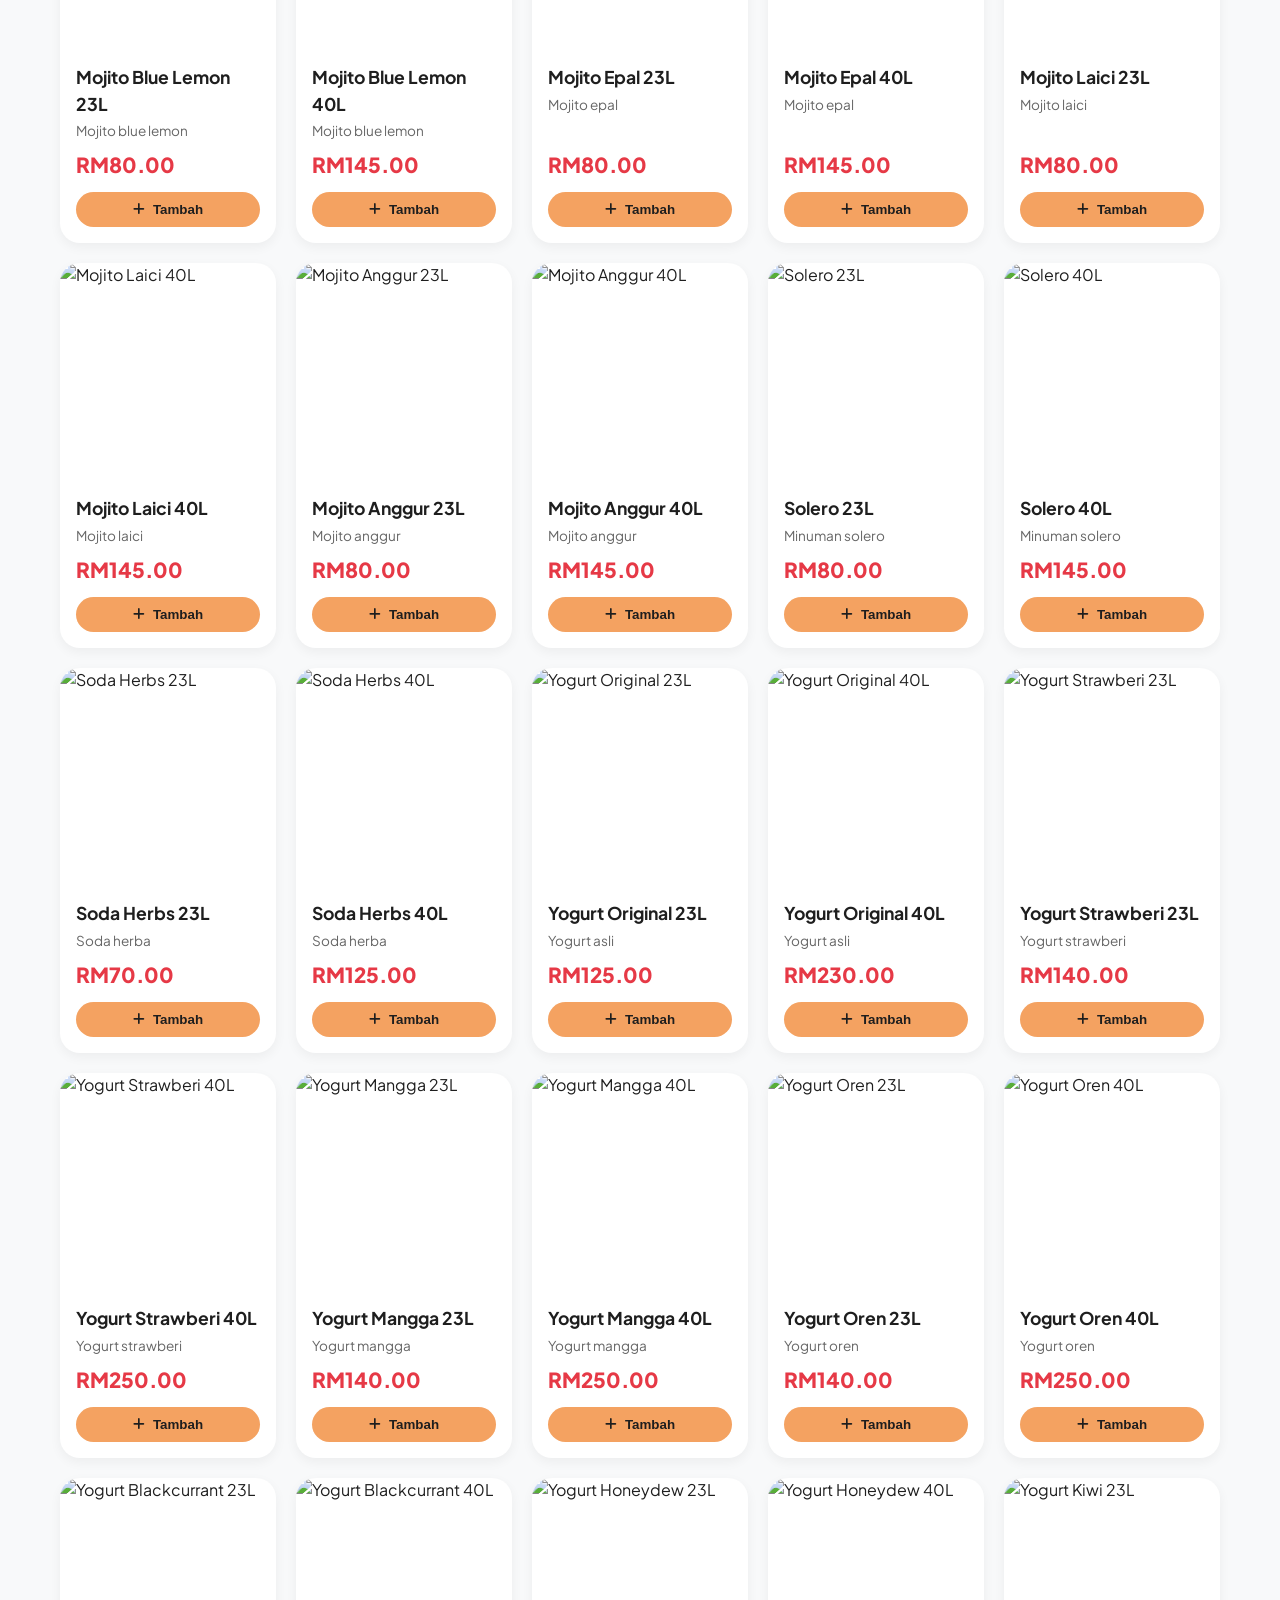
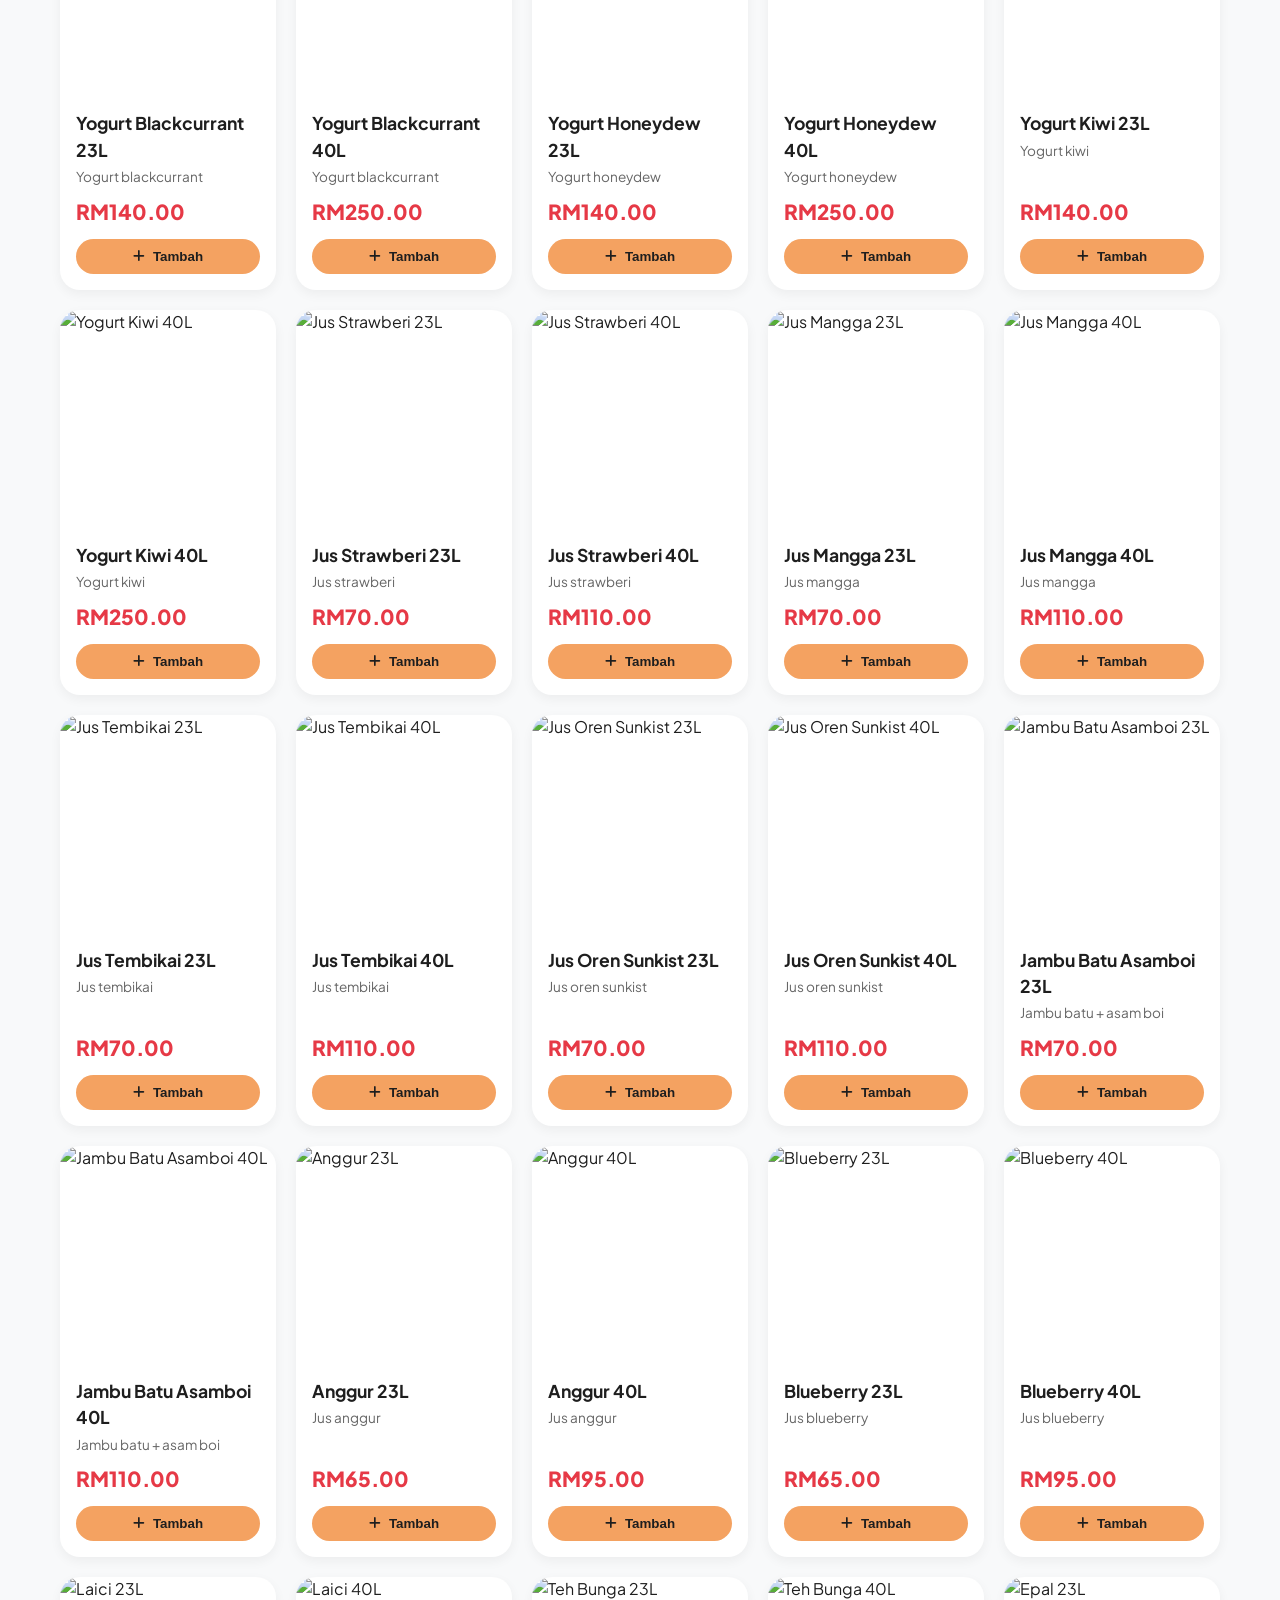
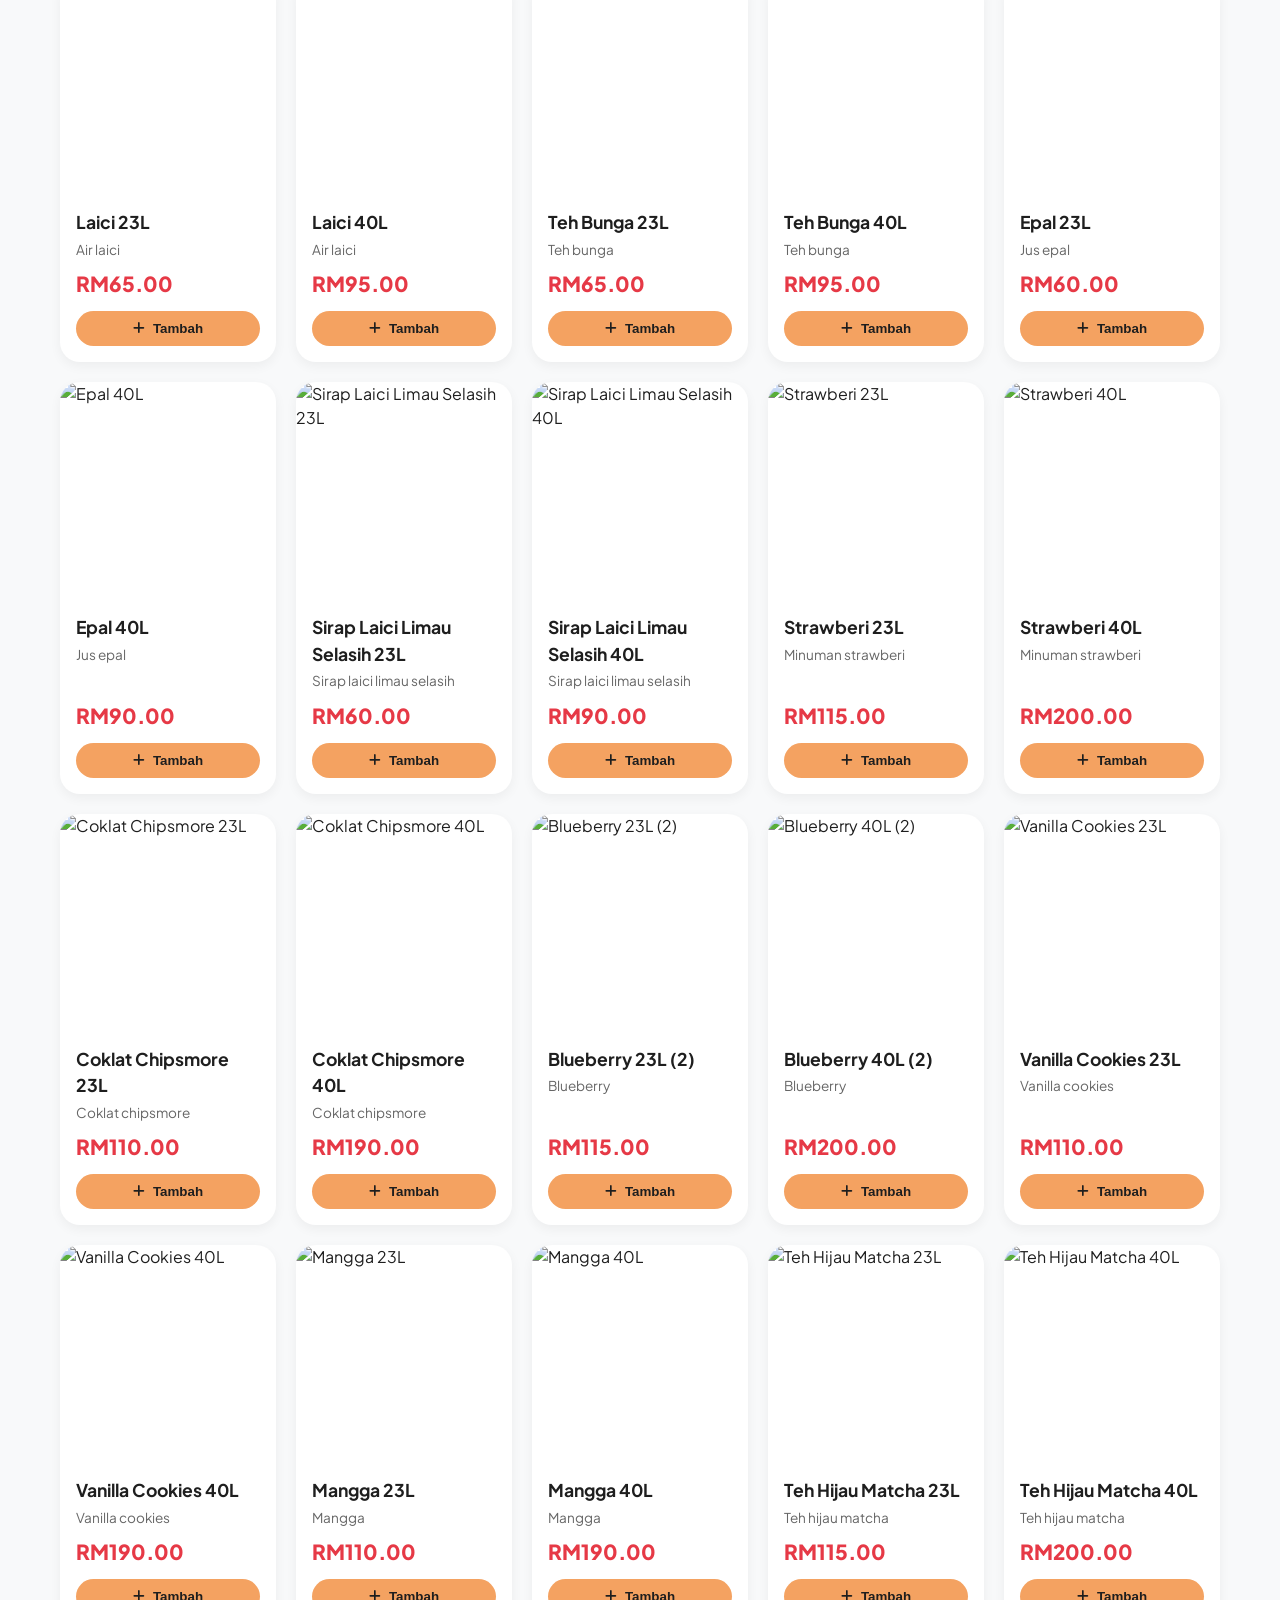
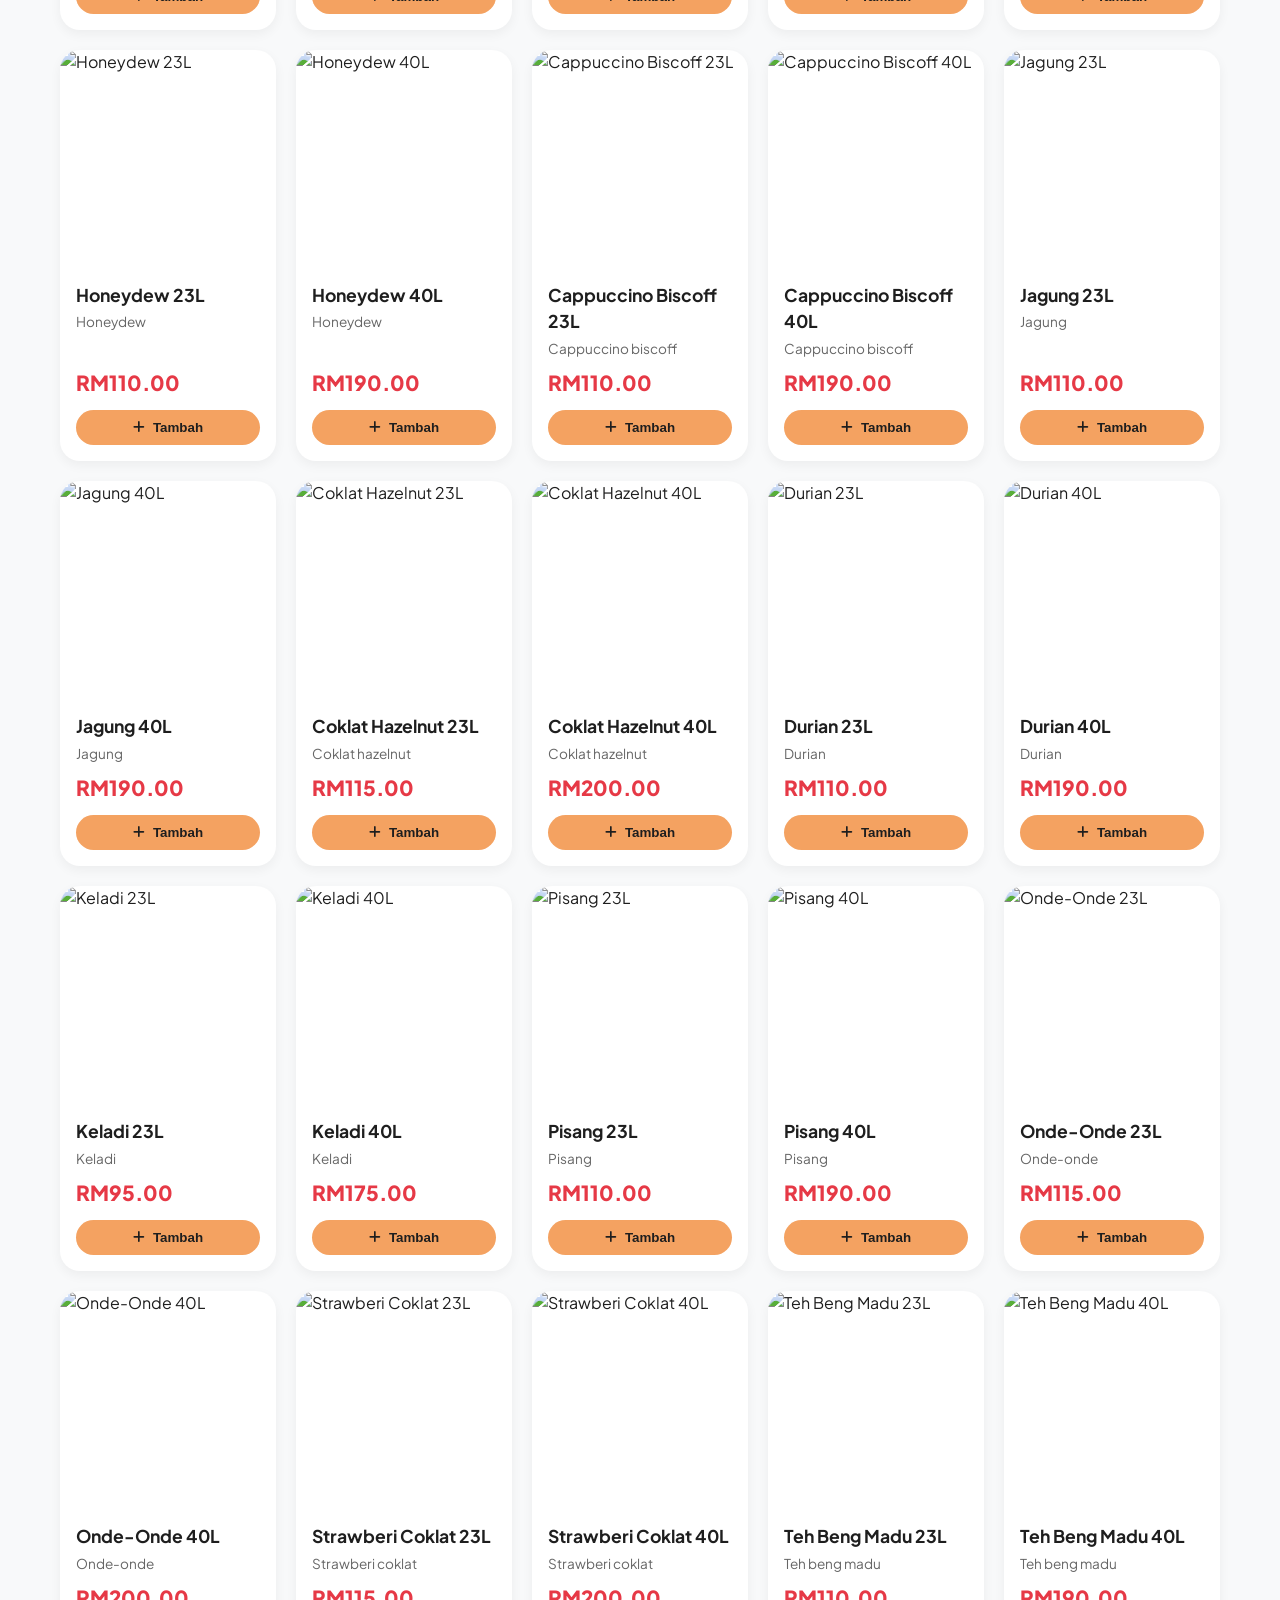
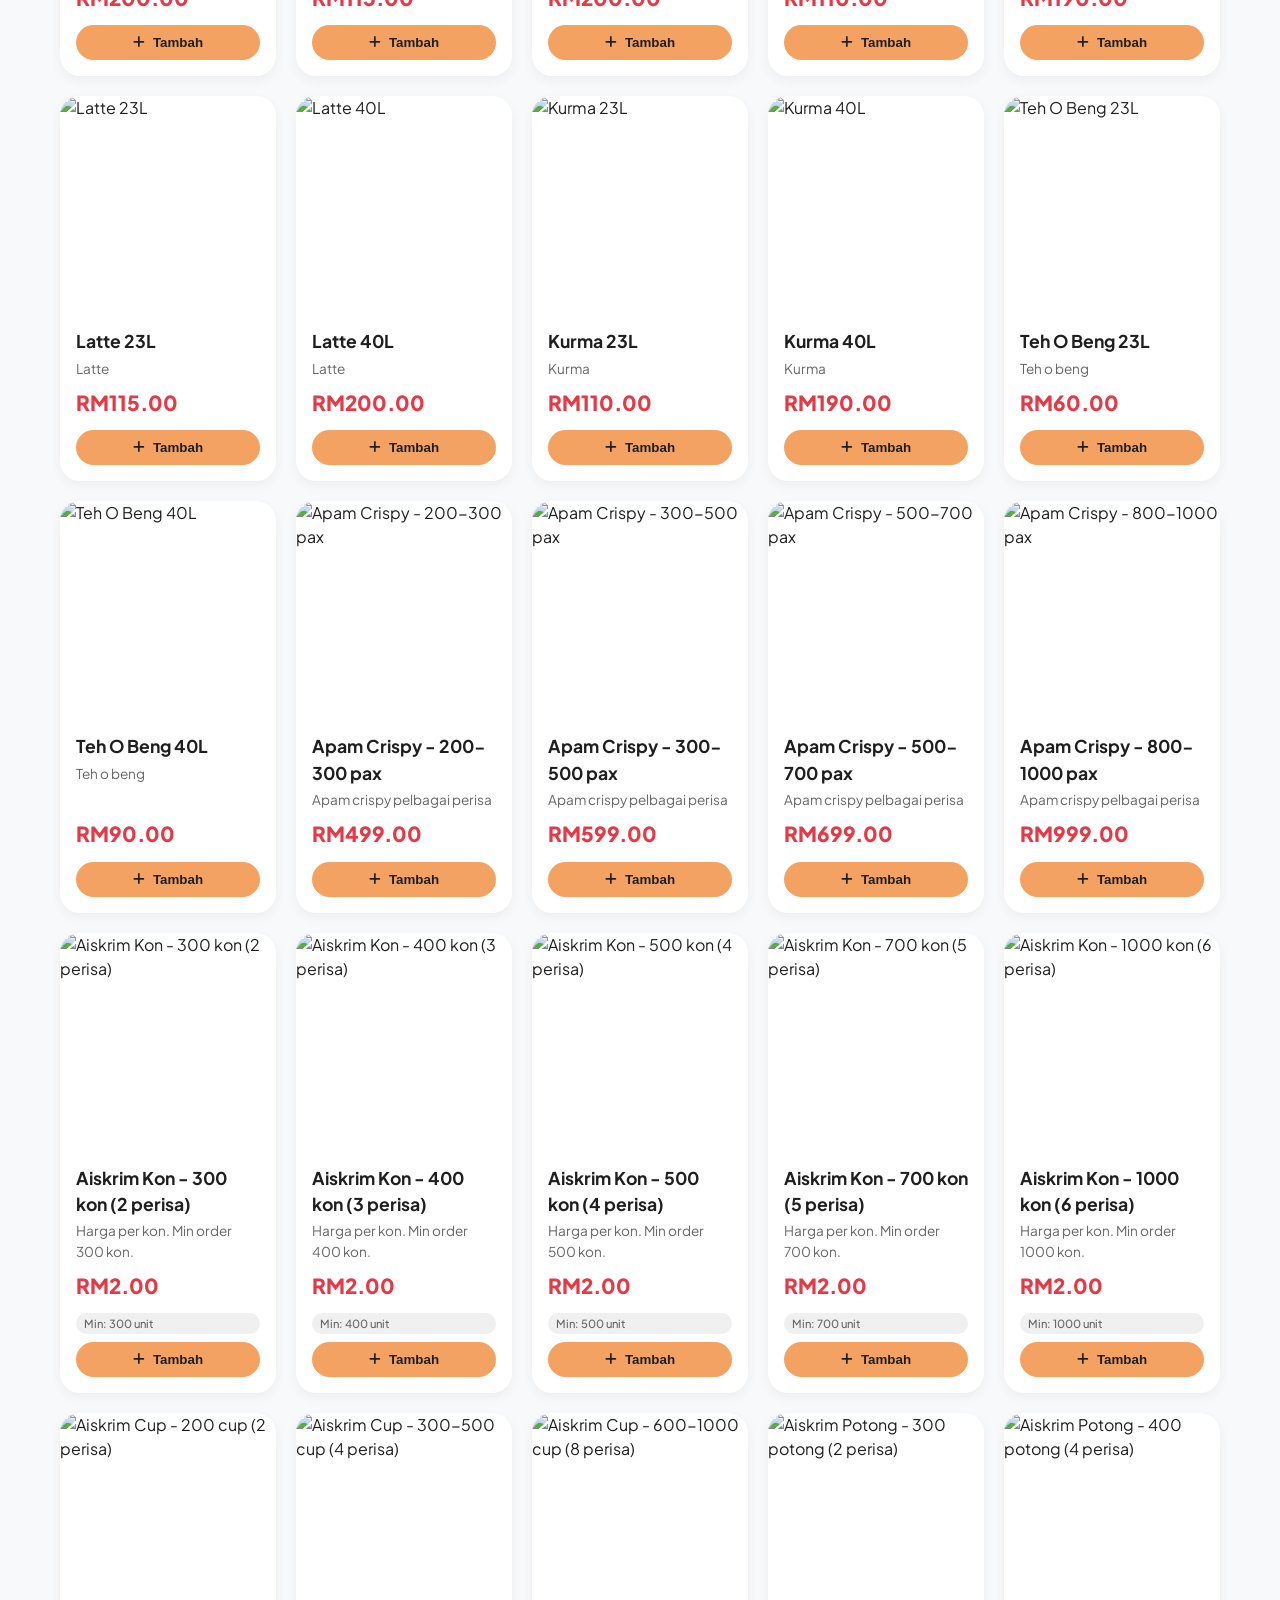
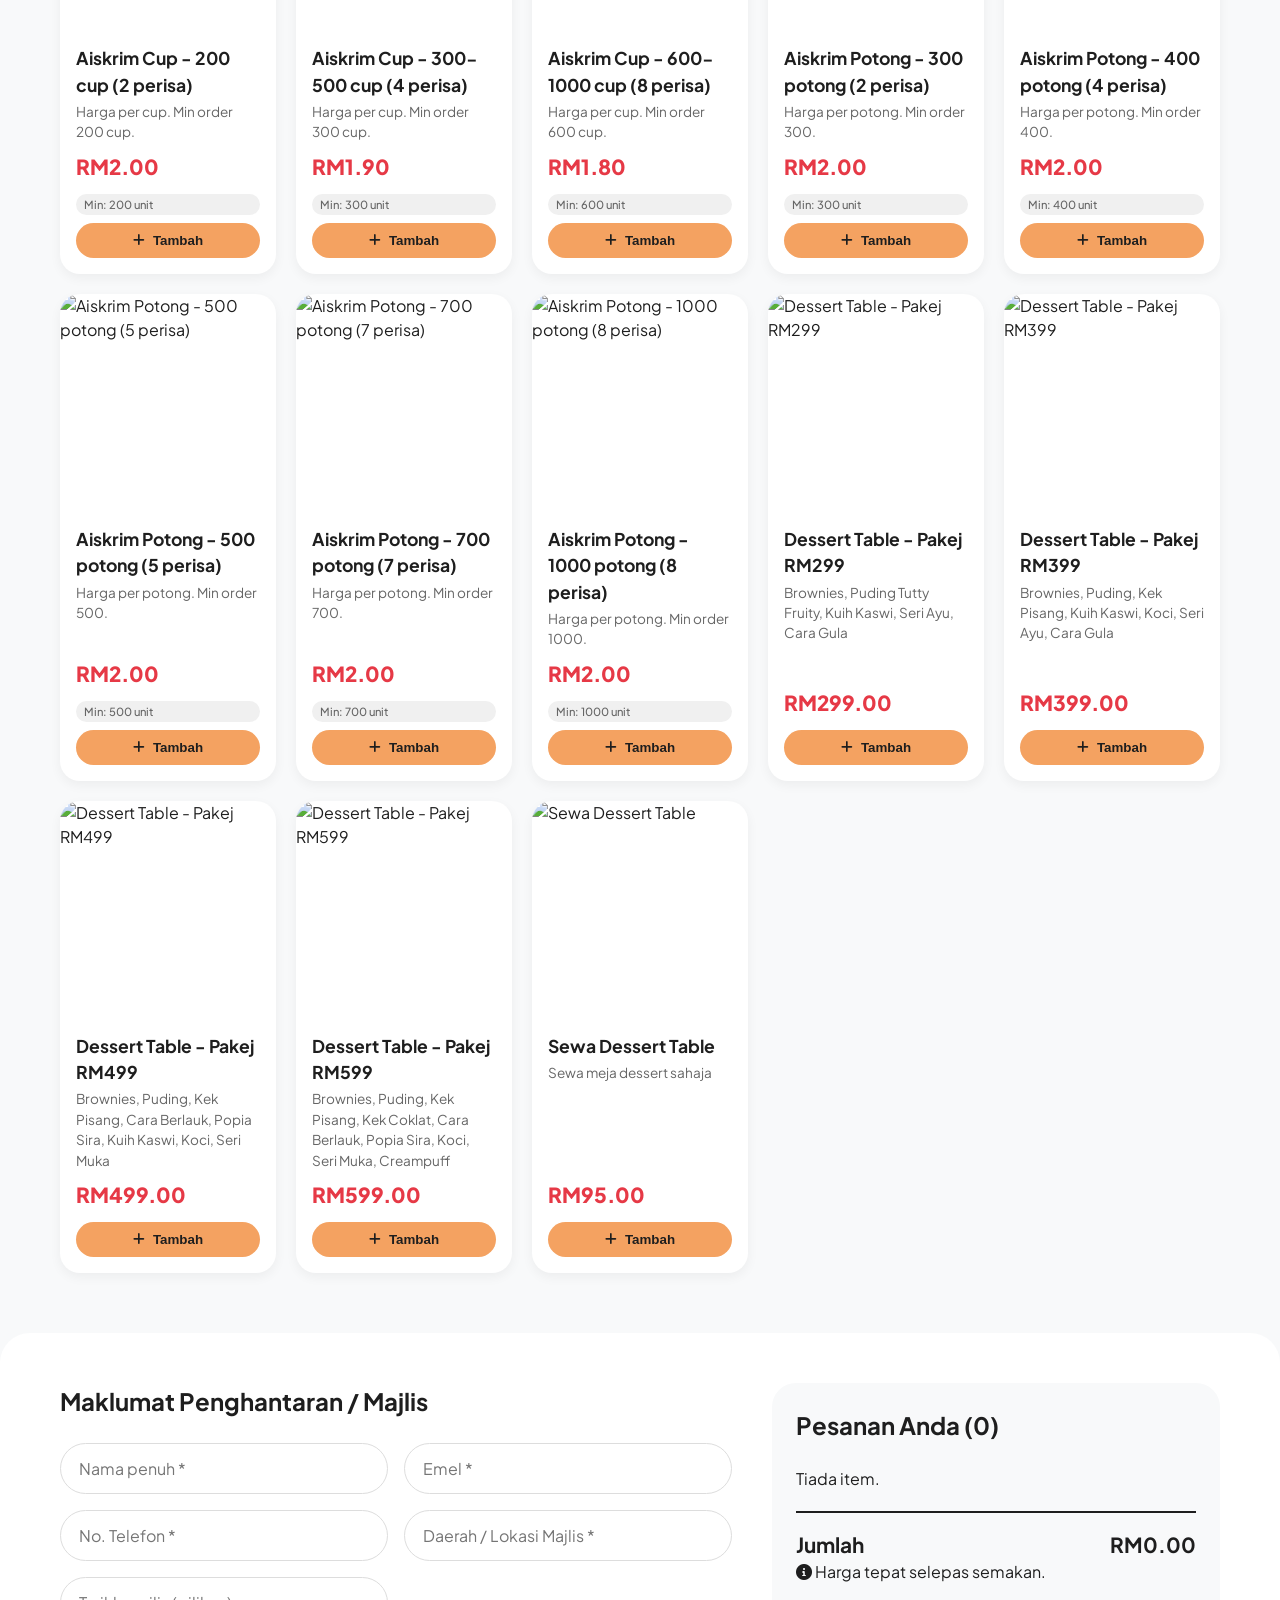
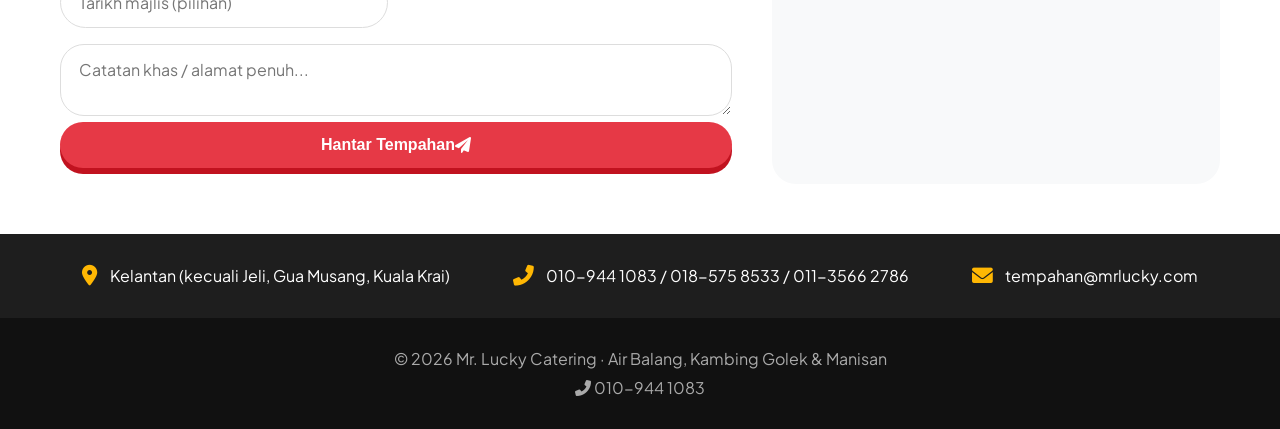
==== commit d4616061: "Add files via upload" ====
--- a/index.html
+++ b/index.html
@@ -2,11 +2,12 @@
 <html lang="ms">
 <head>
   <meta charset="UTF-8">
-  <meta name="viewport" content="width=device-width, initial-scale=1.0">
-  <title>Khidmat Katering Kelantan · Air Balang Mewah & Kambing Golek</title>
+  <meta name="viewport" content="width=device-width, initial-scale=1.0, maximum-scale=1.0, user-scalable=yes">
+  <title>Mr. Lucky Catering · Air Balang, Kambing Golek & Manisan</title>
+  <!-- Fonts -->
   <link rel="preconnect" href="https://fonts.googleapis.com">
   <link rel="preconnect" href="https://fonts.gstatic.com" crossorigin>
-  <link href="https://fonts.googleapis.com/css2?family=Montserrat:wght@500;600;700;800&family=Open+Sans:wght@400;600&display=swap" rel="stylesheet">
+  <link href="https://fonts.googleapis.com/css2?family=Plus+Jakarta+Sans:wght@400;500;600;700;800&display=swap" rel="stylesheet">
   <link rel="stylesheet" href="https://cdnjs.cloudflare.com/ajax/libs/font-awesome/6.0.0-beta3/css/all.min.css">
   <link rel="stylesheet" href="css/style.css">
 </head>
@@ -14,123 +15,129 @@
   <!-- Top Bar -->
   <div class="top-bar">
     <div class="container">
-      <span><i class="fas fa-phone-alt"></i> Tempahan / Tanya: <strong>010-944 1083</strong> · Khidmat Katering Seluruh Kelantan</span>
+      <span><i class="fas fa-map-marker-alt"></i> Khidmat sekitar Kelantan (kecuali Jeli, Gua Musang, Kuala Krai) · <strong>010-944 1083</strong></span>
     </div>
   </div>
 
-  <!-- Header -->
-  <header>
-    <div class="container navbar">
-      <div class="logo">
-        <i class="fas fa-drumstick-bite"></i> Katering Kelantan
+  <!-- Sticky Header -->
+  <header class="header">
+    <div class="container header-container">
+      <button class="menu-toggle" id="menuToggle" aria-label="Menu"><i class="fas fa-bars"></i></button>
+      <div class="logo"><i class="fas fa-drumstick-bite"></i><span>Mr. Lucky<span> Catering</span></span></div>
+      <div class="header-actions">
+        <button class="cart-icon" id="cartIcon"><i class="fas fa-shopping-bag"></i><span class="cart-count" id="cartCount">0</span></button>
       </div>
-      <button class="hamburger" id="hamburger" aria-label="Menu">
-        <i class="fas fa-bars"></i>
-      </button>
-      <nav>
-        <ul class="nav-links" id="navLinks">
-          <li><a href="#home">Utama</a></li>
-          <li><a href="#menu">Menu</a></li>
-          <li><a href="#order">Tempah</a></li>
-          <li><a href="#contact">Hubungi</a></li>
-        </ul>
-      </nav>
     </div>
+    <nav class="mobile-nav" id="mobileNav">
+      <ul>
+        <li><a href="#menu">Menu</a></li>
+        <li><a href="#contact">Hubungi</a></li>
+        <li><a href="tel:+60109441083"><i class="fas fa-phone-alt"></i> 010-944 1083</a></li>
+      </ul>
+    </nav>
   </header>
 
-  <main>
-    <!-- Hero Section -->
-    <section id="home" class="hero">
-      <div class="container hero-grid">
-        <div class="hero-text">
-          <span class="badge">🍢 KHIDMAT KATERING KELANTAN</span>
-          <h1>Air Balang Mewah<br>Kambing Golek & Manisan</h1>
-          <p>Kami sediakan juadah istimewa untuk majlis perkahwinan, kenduri, korporat dan hari jadi. Lokching, Mee Celup, Apam Balik & Candy Wall pun ada!</p>
-          <div class="hero-buttons">
-            <a href="#menu" class="btn btn-primary">Lihat Menu</a>
-            <a href="#order" class="btn btn-outline-light">Tempah Sekarang</a>
-          </div>
+  <!-- Hero -->
+  <section class="hero-shop">
+    <div class="container">
+      <div class="hero-content">
+        <span class="badge">🍢 KHIDMAT KATERING KELANTAN</span>
+        <h1>Air Balang Mewah<br>Kambing Golek & Manisan</h1>
+        <p>Khidmat sekitar seluruh Kelantan <strong>(kecuali Jeli, Gua Musang, Kuala Krai)</strong>.</p>
+        <div class="hero-search">
+          <i class="fas fa-search"></i>
+          <input type="text" placeholder="Cari menu kegemaran anda..." id="searchInput">
         </div>
-        <div class="hero-image">
-          <img src="https://images.unsplash.com/photo-1555939594-58d7cb561ad1?ixlib=rb-1.2.1&auto=format&fit=crop&w=800&q=80" alt="Kambing Golek dan juadah">
+        <div class="hero-contact">
+          <a href="tel:+60109441083" class="btn btn-primary"><i class="fas fa-phone-alt"></i> 010-944 1083</a>
+          <span>atau WhatsApp</span>
         </div>
       </div>
-    </section>
+    </div>
+  </section>
 
-    <!-- Menu Section (Dynamic) -->
-    <section id="menu" class="menu-section">
-      <div class="container">
-        <div class="section-header">
-          <h2>Menu Kami · <span>sedap & berbaloi</span></h2>
-          <div class="divider-red"></div>
+  <!-- Category Pills -->
+  <section class="categories-section">
+    <div class="container">
+      <div class="category-pills" id="categoryPills"></div>
+    </div>
+  </section>
+
+  <!-- Menu Grid -->
+  <section id="menu" class="menu-shop">
+    <div class="container">
+      <div class="section-header-shop">
+        <h2>Menu Kami <span>🔥 Paling Popular</span></h2>
+      </div>
+      <div class="menu-grid-shop" id="menuGridShop"></div>
+    </div>
+  </section>
+
+  <!-- Checkout Section -->
+  <section id="contact" class="checkout-section">
+    <div class="container">
+      <div class="checkout-layout">
+        <div class="customer-form">
+          <h3>Maklumat Penghantaran / Majlis</h3>
+          <form id="orderForm">
+            <div class="form-row">
+              <input type="text" name="name" id="name" placeholder="Nama penuh *" required>
+              <input type="email" name="email" id="email" placeholder="Emel *" required>
+            </div>
+            <div class="form-row">
+              <input type="tel" name="phone" id="phone" placeholder="No. Telefon *" required>
+              <input type="text" name="location" id="location" placeholder="Daerah / Lokasi Majlis *" required>
+            </div>
+            <div class="form-row">
+              <input type="text" name="eventDate" id="eventDate" placeholder="Tarikh majlis (pilihan)">
+            </div>
+            <textarea name="notes" id="notes" rows="2" placeholder="Catatan khas / alamat penuh..."></textarea>
+            <input type="hidden" name="orderDetails" id="orderDetails">
+            <button type="submit" class="btn btn-primary btn-block">Hantar Tempahan <i class="fas fa-paper-plane"></i></button>
+            <div id="formStatus" class="form-status"></div>
+          </form>
         </div>
-        <div class="category-tabs" id="categoryTabs"></div>
-        <div class="menu-grid" id="menuGrid"></div>
-      </div>
-    </section>
-
-    <!-- Order & Contact Section -->
-    <section id="order" class="order-section">
-      <div class="container">
-        <div class="section-header">
-          <h2>Borang Tempahan · <span>cepat & mudah</span></h2>
-          <div class="divider-red"></div>
-        </div>
-        <div class="order-layout">
-          <div class="order-summary">
-            <h3><i class="fas fa-receipt"></i> Pesanan Anda</h3>
-            <div id="cartItems" class="cart-items">
-              <p class="empty-cart">Tiada item. Sila pilih menu di atas.</p>
-            </div>
-            <div class="cart-total">
-              <span>Anggaran Jumlah:</span>
-              <span id="cartTotal">RM0</span>
-            </div>
-            <p class="cart-note"><i class="fas fa-info-circle"></i> Harga tepat akan dimaklumkan selepas semakan.</p>
-          </div>
-
-          <div class="order-form">
-            <h3><i class="fas fa-user"></i> Maklumat Pelanggan</h3>
-            <form id="orderForm">
-              <div class="form-row">
-                <input type="text" name="name" id="name" placeholder="Nama penuh *" required>
-                <input type="email" name="email" id="email" placeholder="Emel *" required>
-              </div>
-              <div class="form-row">
-                <input type="tel" name="phone" id="phone" placeholder="No. Telefon *" required>
-                <input type="text" name="eventDate" id="eventDate" placeholder="Tarikh majlis (pilihan)">
-              </div>
-              <textarea name="notes" id="notes" rows="3" placeholder="Catatan: jumlah tetamu, lokasi, permintaan khas..."></textarea>
-              <input type="hidden" name="orderDetails" id="orderDetails">
-              <button type="submit" class="btn btn-primary btn-block">Hantar Tempahan <i class="fas fa-paper-plane"></i></button>
-              <div id="formStatus" class="form-status"></div>
-            </form>
-          </div>
+        <div class="order-summary-side">
+          <h3>Pesanan Anda <span id="cartCountSide">(0)</span></h3>
+          <div id="cartItemsSide" class="cart-items-side"><p class="empty-cart">Tiada item. Tambah menu di atas.</p></div>
+          <div class="cart-total-side"><span>Jumlah</span><span id="cartTotalSide">RM0</span></div>
+          <p class="cart-note"><i class="fas fa-info-circle"></i> Harga tepat selepas semakan.</p>
         </div>
       </div>
-    </section>
+    </div>
+  </section>
 
-    <!-- Contact Bar -->
-    <section id="contact" class="contact-bar">
-      <div class="container contact-flex">
-        <div class="contact-item"><i class="fas fa-map-marker-alt"></i><span>Kota Bharu & Seluruh Kelantan</span></div>
-        <div class="contact-item"><i class="fas fa-phone-alt"></i><span>010-944 1083</span></div>
-        <div class="contact-item"><i class="fas fa-envelope"></i><span>tempahan@kateringkelantan.my</span></div>
-      </div>
-    </section>
-  </main>
+  <!-- Contact Bar -->
+  <section class="contact-bar">
+    <div class="container contact-flex">
+      <div class="contact-item"><i class="fas fa-map-marker-alt"></i><span>Kelantan (kecuali Jeli, Gua Musang, Kuala Krai)</span></div>
+      <div class="contact-item"><i class="fas fa-phone-alt"></i><span>010-944 1083 / 018-575 8533 / 011-3566 2786</span></div>
+      <div class="contact-item"><i class="fas fa-envelope"></i><span>tempahan@mrlucky.com</span></div>
+    </div>
+  </section>
 
-  <footer>
+  <!-- Footer -->
+  <footer class="footer">
     <div class="container">
-      <p>© 2026 Khidmat Katering Kelantan · Air Balang Mewah, Kambing Golek & Manisan</p>
-      <div class="social-links">
-        <a href="#"><i class="fab fa-instagram"></i></a>
-        <a href="#"><i class="fab fa-facebook-f"></i></a>
-        <a href="#"><i class="fab fa-tiktok"></i></a>
-      </div>
+      <p>© 2026 Mr. Lucky Catering · Air Balang, Kambing Golek & Manisan</p>
+      <p><i class="fas fa-phone-alt"></i> 010-944 1083</p>
     </div>
   </footer>
 
+  <!-- Cart Drawer -->
+  <div class="cart-drawer" id="cartDrawer">
+    <div class="cart-drawer-header">
+      <h3>Bakul Anda</h3>
+      <button class="close-drawer" id="closeDrawer"><i class="fas fa-times"></i></button>
+    </div>
+    <div class="cart-drawer-items" id="cartDrawerItems"></div>
+    <div class="cart-drawer-footer">
+      <div class="drawer-total"><span>Jumlah</span><span id="drawerTotal">RM0</span></div>
+      <button class="btn btn-primary btn-block" id="checkoutDrawerBtn">Teruskan ke Borang <i class="fas fa-arrow-right"></i></button>
+    </div>
+  </div>
+  <div class="drawer-overlay" id="drawerOverlay"></div>
+
   <script src="js/script.js"></script>
 </body>
-</html>
+</html>
--- a/css/style.css
+++ b/css/style.css
@@ -1,417 +1,211 @@
-* {
-  margin: 0;
-  padding: 0;
-  box-sizing: border-box;
-}
+* { margin: 0; padding: 0; box-sizing: border-box; }
 
 :root {
-  --red: #da291c;
-  --red-dark: #b71c1c;
-  --yellow: #ffc72c;
-  --gold: #f5b700;
+  --primary: #e63946;
+  --primary-dark: #c1121f;
+  --secondary: #f4a261;
+  --accent: #ffb703;
   --dark: #1e1e1e;
-  --gray-light: #f8f8f8;
-  --white: #ffffff;
-  --shadow-sm: 0 8px 20px rgba(0,0,0,0.06);
-  --shadow-md: 0 12px 28px rgba(0,0,0,0.1);
+  --gray-light: #f8f9fa;
+  --gray-border: #e9ecef;
+  --white: #fff;
+  --shadow: 0 4px 12px rgba(0,0,0,0.05);
+  --shadow-hover: 0 12px 24px rgba(0,0,0,0.1);
   --border-radius: 16px;
-  --transition: all 0.2s ease;
+  --header-height: 70px;
 }
 
 body {
-  font-family: 'Open Sans', sans-serif;
-  background: var(--white);
+  font-family: 'Plus Jakarta Sans', sans-serif;
+  background: var(--gray-light);
   color: var(--dark);
   line-height: 1.5;
-}
-
-h1, h2, h3, h4 {
-  font-family: 'Montserrat', sans-serif;
-  font-weight: 700;
-  letter-spacing: -0.02em;
-}
-
-.container {
-  max-width: 1280px;
-  margin: 0 auto;
-  padding: 0 24px;
-}
-
-/* Top bar */
-.top-bar {
-  background: var(--dark);
-  color: white;
-  padding: 8px 0;
-  font-size: 0.9rem;
-  font-weight: 500;
-}
-.top-bar i { color: var(--yellow); margin-right: 6px; }
-.top-bar strong { color: var(--yellow); }
+  -webkit-font-smoothing: antialiased;
+}
+
+.container { max-width: 1200px; margin: 0 auto; padding: 0 20px; }
 
 /* Header */
-header {
+.header {
+  background: var(--white);
+  box-shadow: 0 2px 8px rgba(0,0,0,0.03);
   position: sticky;
   top: 0;
   z-index: 100;
-  background: white;
-  box-shadow: var(--shadow-sm);
-  border-bottom: 3px solid var(--red);
-}
-.navbar {
+  border-bottom: 1px solid var(--gray-border);
+}
+.header-container {
   display: flex;
   align-items: center;
   justify-content: space-between;
-  padding: 16px 0;
-}
-.logo {
-  font-family: 'Montserrat', sans-serif;
-  font-size: 2rem;
-  font-weight: 800;
-  color: var(--dark);
-}
-.logo i { color: var(--red); margin-right: 8px; }
-.nav-links {
-  display: flex;
-  gap: 36px;
-  font-weight: 600;
-}
-.nav-links a {
-  text-decoration: none;
-  color: var(--dark);
-  font-size: 1.1rem;
-  transition: var(--transition);
-}
-.nav-links a:hover { color: var(--red); }
-.hamburger { display: none; background: none; border: none; font-size: 1.8rem; cursor: pointer; }
+  height: var(--header-height);
+}
+.menu-toggle {
+  background: none; border: none; font-size: 1.6rem; color: var(--dark);
+  cursor: pointer; width: 40px; display: flex; align-items: center; justify-content: center;
+}
+.logo { font-weight: 800; font-size: 1.6rem; letter-spacing: -0.5px; }
+.logo i { color: var(--primary); margin-right: 6px; }
+.logo span { color: var(--primary); }
+.logo span span { color: var(--dark); font-weight: 600; }
+.header-actions { display: flex; gap: 16px; }
+.cart-icon {
+  background: none; border: none; font-size: 1.6rem; color: var(--dark);
+  cursor: pointer; position: relative;
+}
+.cart-count {
+  position: absolute; top: -8px; right: -8px; background: var(--primary);
+  color: white; font-size: 0.75rem; font-weight: 700; width: 20px; height: 20px;
+  border-radius: 50%; display: flex; align-items: center; justify-content: center;
+}
+.mobile-nav {
+  background: var(--white); border-top: 1px solid var(--gray-border);
+  padding: 16px 20px; display: none;
+}
+.mobile-nav.active { display: block; }
+.mobile-nav ul { list-style: none; display: flex; gap: 24px; flex-wrap: wrap; }
+.mobile-nav a { text-decoration: none; color: var(--dark); font-weight: 500; font-size: 1.1rem; }
+.mobile-nav a i { color: var(--primary); margin-right: 6px; }
+
+/* Hero */
+.hero-shop { background: linear-gradient(145deg, #fff5f0 0%, #ffe8e0 100%); padding: 40px 0; }
+.hero-content .badge {
+  background: var(--accent); color: var(--dark); padding: 6px 16px;
+  border-radius: 30px; font-weight: 700; font-size: 0.9rem; display: inline-block; margin-bottom: 16px;
+}
+.hero-content h1 { font-size: 2.8rem; line-height: 1.2; font-weight: 800; margin-bottom: 12px; }
+.hero-content p { font-size: 1.2rem; color: #555; margin-bottom: 24px; }
+.hero-content strong { color: var(--primary); }
+.hero-search {
+  display: flex; align-items: center; background: white; border-radius: 60px;
+  padding: 8px 20px; box-shadow: var(--shadow); max-width: 500px; margin-bottom: 24px;
+}
+.hero-search i { color: #999; margin-right: 12px; }
+.hero-search input { border: none; outline: none; font-size: 1rem; width: 100%; padding: 14px 0; }
+.hero-contact { display: flex; align-items: center; gap: 20px; flex-wrap: wrap; }
 
 /* Buttons */
 .btn {
-  display: inline-block;
-  padding: 14px 32px;
-  border-radius: 40px;
-  font-weight: 700;
-  text-decoration: none;
-  transition: var(--transition);
-  border: none;
-  cursor: pointer;
-  font-size: 1rem;
-}
-.btn-primary {
-  background: var(--red);
-  color: white;
-  box-shadow: 0 6px 0 var(--red-dark);
-}
-.btn-primary:hover {
-  background: #c41e1e;
-  transform: translateY(-2px);
-  box-shadow: 0 8px 0 var(--red-dark);
-}
-.btn-outline-light {
-  background: transparent;
-  color: white;
-  border: 2px solid white;
-}
-.btn-outline-light:hover {
-  background: white;
-  color: var(--dark);
-}
-.btn-block {
-  width: 100%;
-  text-align: center;
-}
-
-/* Hero (fast-food style) */
-.hero {
-  background: linear-gradient(135deg, #1a1a1a 0%, #2d2d2d 100%);
-  color: white;
-  padding: 60px 0;
-}
-.hero-grid {
-  display: grid;
-  grid-template-columns: 1fr 1fr;
-  gap: 40px;
-  align-items: center;
-}
-.hero-text .badge {
-  background: var(--yellow);
-  color: var(--dark);
-  padding: 6px 16px;
-  border-radius: 30px;
-  font-weight: 700;
-  font-size: 0.9rem;
-  display: inline-block;
-  margin-bottom: 20px;
-}
-.hero-text h1 {
-  font-size: 4rem;
-  line-height: 1.1;
-  margin-bottom: 20px;
-}
-.hero-text p {
-  font-size: 1.2rem;
-  margin-bottom: 32px;
-  opacity: 0.9;
-}
-.hero-buttons { display: flex; gap: 16px; }
-.hero-image img {
-  width: 100%;
-  border-radius: 30px;
-  box-shadow: var(--shadow-md);
-  border: 4px solid rgba(255,255,255,0.2);
-}
-
-/* Section headers */
-.section-header {
-  text-align: center;
-  margin-bottom: 48px;
-}
-.section-header h2 {
-  font-size: 2.8rem;
-  text-transform: uppercase;
-}
-.section-header h2 span { color: var(--red); }
-.divider-red {
-  width: 80px;
-  height: 5px;
-  background: var(--red);
-  margin: 16px auto 0;
-  border-radius: 5px;
-}
-
-/* Category tabs */
-.category-tabs {
-  display: flex;
-  flex-wrap: wrap;
-  justify-content: center;
-  gap: 12px;
-  margin-bottom: 40px;
-}
-.cat-btn {
-  background: var(--gray-light);
-  border: none;
-  padding: 12px 24px;
-  border-radius: 40px;
-  font-weight: 700;
-  cursor: pointer;
-  transition: var(--transition);
-  font-size: 1rem;
-}
-.cat-btn.active {
-  background: var(--red);
-  color: white;
-}
-.cat-btn:hover { background: #ddd; }
-.cat-btn.active:hover { background: var(--red-dark); }
-
-/* Menu grid */
-.menu-grid {
-  display: grid;
-  grid-template-columns: repeat(auto-fill, minmax(260px, 1fr));
-  gap: 28px;
-}
-.menu-card {
-  background: white;
-  border-radius: var(--border-radius);
-  overflow: hidden;
-  box-shadow: var(--shadow-sm);
-  transition: var(--transition);
-  border: 1px solid #eee;
-  display: flex;
-  flex-direction: column;
-}
-.menu-card:hover {
-  transform: translateY(-8px);
-  box-shadow: var(--shadow-md);
-}
-.menu-img {
-  height: 180px;
-  overflow: hidden;
-}
-.menu-img img {
-  width: 100%;
-  height: 100%;
-  object-fit: cover;
-  transition: transform 0.3s;
-}
-.menu-card:hover .menu-img img { transform: scale(1.05); }
-.menu-info {
-  padding: 20px;
-  flex: 1;
-  display: flex;
-  flex-direction: column;
-}
-.menu-info h4 {
-  font-size: 1.4rem;
-  margin-bottom: 6px;
-}
-.menu-desc {
-  color: #666;
-  font-size: 0.9rem;
-  margin-bottom: 12px;
-  flex: 1;
-}
-.menu-price {
-  font-size: 1.6rem;
-  font-weight: 800;
-  color: var(--red);
-  margin-bottom: 16px;
-}
-.menu-price small { font-size: 1rem; font-weight: 400; color: #888; }
-.btn-order {
-  background: var(--yellow);
-  color: var(--dark);
-  border: none;
-  padding: 12px;
-  border-radius: 40px;
-  font-weight: 700;
-  cursor: pointer;
-  transition: var(--transition);
-  font-size: 1rem;
-}
-.btn-order:hover {
-  background: #e6a800;
-  transform: scale(1.02);
-}
-
-/* Order section */
-.order-section {
-  background: var(--gray-light);
-  padding: 70px 0;
-  margin-top: 40px;
-}
-.order-layout {
-  display: grid;
-  grid-template-columns: 1fr 1fr;
-  gap: 40px;
-}
-.order-summary, .order-form {
-  background: white;
-  border-radius: 24px;
-  padding: 32px;
-  box-shadow: var(--shadow-sm);
-}
-.order-summary h3, .order-form h3 {
-  font-size: 1.8rem;
-  margin-bottom: 24px;
-  border-bottom: 2px solid #eee;
-  padding-bottom: 16px;
-}
-.cart-items {
-  max-height: 300px;
-  overflow-y: auto;
-  margin-bottom: 20px;
-}
-.cart-item {
-  display: flex;
-  justify-content: space-between;
-  align-items: center;
-  padding: 12px 0;
-  border-bottom: 1px dashed #ddd;
-}
-.cart-item-info { display: flex; align-items: center; gap: 12px; }
-.cart-item-info i { color: var(--red); cursor: pointer; }
-.cart-item-name { font-weight: 600; }
-.cart-item-price { font-weight: 700; color: var(--dark); }
-.cart-total {
-  font-size: 1.5rem;
-  font-weight: 800;
-  display: flex;
-  justify-content: space-between;
-  border-top: 2px solid var(--dark);
-  padding-top: 16px;
-  margin-top: 8px;
-}
-.cart-note { margin-top: 12px; color: #666; font-size: 0.9rem; }
-.empty-cart { color: #aaa; text-align: center; padding: 30px; }
-
-.form-row {
-  display: grid;
-  grid-template-columns: 1fr 1fr;
-  gap: 16px;
-  margin-bottom: 16px;
-}
-.order-form input, .order-form textarea {
-  width: 100%;
-  padding: 14px 18px;
-  border: 1px solid #ddd;
-  border-radius: 40px;
-  font-family: inherit;
-  font-size: 1rem;
-}
-.order-form textarea { border-radius: 24px; }
-.order-form input:focus, .order-form textarea:focus {
-  outline: none;
-  border-color: var(--red);
-  box-shadow: 0 0 0 3px rgba(218,41,28,0.2);
-}
-.form-status { margin-top: 16px; text-align: center; font-weight: 600; }
+  display: inline-flex; align-items: center; justify-content: center; padding: 14px 28px;
+  border-radius: 60px; font-weight: 600; text-decoration: none; transition: all 0.2s;
+  border: none; cursor: pointer; font-size: 1rem;
+}
+.btn-primary { background: var(--primary); color: white; box-shadow: 0 6px 0 var(--primary-dark); }
+.btn-primary:hover { background: #c1121f; transform: translateY(-2px); box-shadow: 0 8px 0 var(--primary-dark); }
+.btn-outline { background: transparent; border: 2px solid var(--primary); color: var(--primary); }
+.btn-block { width: 100%; }
+
+/* Categories */
+.categories-section { padding: 24px 0; }
+.category-pills {
+  display: flex; gap: 12px; overflow-x: auto; padding-bottom: 8px;
+  -webkit-overflow-scrolling: touch;
+}
+.cat-pill {
+  background: white; border: 1px solid var(--gray-border); padding: 10px 20px;
+  border-radius: 40px; font-weight: 600; white-space: nowrap; cursor: pointer;
+  transition: all 0.2s;
+}
+.cat-pill.active { background: var(--primary); color: white; border-color: var(--primary); }
+
+/* Menu Grid */
+.menu-shop { padding: 20px 0 40px; }
+.section-header-shop { display: flex; justify-content: space-between; align-items: baseline; margin-bottom: 24px; }
+.section-header-shop h2 { font-size: 1.8rem; font-weight: 700; }
+.section-header-shop span { color: var(--primary); font-size: 1.2rem; }
+.menu-grid-shop {
+  display: grid; grid-template-columns: repeat(auto-fill, minmax(180px, 1fr)); gap: 20px;
+}
+.menu-card-shop {
+  background: white; border-radius: 20px; overflow: hidden; box-shadow: var(--shadow);
+  transition: transform 0.2s, box-shadow 0.2s; display: flex; flex-direction: column;
+}
+.menu-card-shop:hover { transform: translateY(-5px); box-shadow: var(--shadow-hover); }
+.menu-img-shop { aspect-ratio: 1/1; overflow: hidden; }
+.menu-img-shop img { width: 100%; height: 100%; object-fit: cover; transition: transform 0.3s; }
+.menu-card-shop:hover .menu-img-shop img { transform: scale(1.05); }
+.menu-info-shop { padding: 16px; flex: 1; display: flex; flex-direction: column; }
+.menu-name { font-weight: 700; font-size: 1.1rem; margin-bottom: 4px; }
+.menu-desc-shop { font-size: 0.85rem; color: #666; margin-bottom: 8px; flex: 1; }
+.min-qty-badge {
+  background: #f0f0f0; color: #666; font-size: 0.7rem; padding: 2px 8px;
+  border-radius: 20px; display: inline-block; margin-bottom: 8px; font-weight: 500;
+}
+.menu-price-shop { font-weight: 800; font-size: 1.3rem; color: var(--primary); margin-bottom: 12px; }
+.btn-add {
+  background: var(--secondary); color: var(--dark); border: none; padding: 10px;
+  border-radius: 40px; font-weight: 700; display: flex; align-items: center; justify-content: center;
+  gap: 8px; cursor: pointer; transition: background 0.2s;
+}
+.btn-add:hover { background: #e08e4a; }
+
+/* Checkout */
+.checkout-section { background: white; padding: 50px 0; border-radius: 30px 30px 0 0; margin-top: 20px; }
+.checkout-layout { display: grid; grid-template-columns: 1.2fr 0.8fr; gap: 40px; }
+.customer-form h3, .order-summary-side h3 { font-size: 1.5rem; margin-bottom: 24px; }
+.form-row { display: grid; grid-template-columns: 1fr 1fr; gap: 16px; margin-bottom: 16px; }
+.customer-form input, .customer-form textarea {
+  width: 100%; padding: 14px 18px; border: 1px solid #ddd; border-radius: 40px;
+  font-family: inherit; font-size: 1rem; background: white;
+}
+.customer-form textarea { border-radius: 24px; }
+.form-status { margin-top: 16px; text-align: center; }
 .success { color: #2e7d32; }
 .error { color: #c62828; }
 
-/* Contact bar */
-.contact-bar {
-  background: var(--dark);
-  color: white;
-  padding: 30px 0;
-}
-.contact-flex {
-  display: flex;
-  justify-content: space-around;
-  flex-wrap: wrap;
-  gap: 20px;
-}
-.contact-item {
-  display: flex;
-  align-items: center;
-  gap: 12px;
-  font-size: 1.1rem;
-}
-.contact-item i { color: var(--yellow); font-size: 1.5rem; }
+.order-summary-side { background: var(--gray-light); border-radius: 24px; padding: 24px; }
+.cart-items-side { max-height: 300px; overflow-y: auto; margin-bottom: 20px; }
+.cart-item-side {
+  display: flex; justify-content: space-between; align-items: center; padding: 12px 0;
+  border-bottom: 1px dashed #ccc;
+}
+.cart-item-info-side { display: flex; align-items: center; gap: 12px; }
+.cart-item-info-side i { color: var(--primary); cursor: pointer; font-size: 1.2rem; }
+.cart-total-side {
+  display: flex; justify-content: space-between; font-weight: 700; font-size: 1.3rem;
+  border-top: 2px solid var(--dark); padding-top: 16px;
+}
+
+/* Cart Drawer */
+.cart-drawer {
+  position: fixed; top: 0; right: 0; width: 100%; max-width: 420px; height: 100vh;
+  background: white; box-shadow: -4px 0 20px rgba(0,0,0,0.1); transform: translateX(100%);
+  transition: transform 0.3s ease; z-index: 1000; display: flex; flex-direction: column;
+}
+.cart-drawer.active { transform: translateX(0); }
+.cart-drawer-header {
+  padding: 20px; border-bottom: 1px solid var(--gray-border);
+  display: flex; justify-content: space-between; align-items: center;
+}
+.close-drawer { background: none; border: none; font-size: 1.5rem; cursor: pointer; }
+.cart-drawer-items { flex: 1; overflow-y: auto; padding: 20px; }
+.cart-drawer-footer { padding: 20px; border-top: 1px solid var(--gray-border); }
+.drawer-total { display: flex; justify-content: space-between; font-weight: 700; font-size: 1.4rem; margin-bottom: 16px; }
+.drawer-overlay {
+  position: fixed; top: 0; left: 0; right: 0; bottom: 0; background: rgba(0,0,0,0.4);
+  opacity: 0; visibility: hidden; transition: all 0.3s; z-index: 999;
+}
+.drawer-overlay.active { opacity: 1; visibility: visible; }
+
+/* Contact Bar */
+.contact-bar { background: var(--dark); color: white; padding: 30px 0; }
+.contact-flex { display: flex; justify-content: space-around; flex-wrap: wrap; gap: 20px; }
+.contact-item { display: flex; align-items: center; gap: 12px; font-size: 1rem; }
+.contact-item i { color: var(--accent); font-size: 1.3rem; }
 
 /* Footer */
-footer {
-  background: #111;
-  color: #aaa;
-  padding: 30px 0;
-  text-align: center;
-}
-footer .container {
-  display: flex;
-  justify-content: space-between;
-  align-items: center;
-  flex-wrap: wrap;
-  gap: 20px;
-}
-.social-links a {
-  color: white;
-  margin-left: 20px;
-  font-size: 1.4rem;
-  transition: var(--transition);
-}
-.social-links a:hover { color: var(--yellow); }
+.footer { background: #111; color: #aaa; padding: 24px 0; text-align: center; }
+.footer p { margin: 5px 0; }
 
 /* Responsive */
 @media (max-width: 900px) {
-  .hero-grid { grid-template-columns: 1fr; text-align: center; }
-  .hero-buttons { justify-content: center; }
-  .order-layout { grid-template-columns: 1fr; }
-  .hamburger { display: block; }
-  .nav-links {
-    position: fixed;
-    top: 70px;
-    left: 0; right: 0;
-    background: white;
-    flex-direction: column;
-    align-items: center;
-    padding: 30px;
-    box-shadow: var(--shadow-md);
-    transform: translateY(-150%);
-    transition: transform 0.3s;
-    z-index: 99;
-  }
-  .nav-links.active { transform: translateY(0); }
+  .hero-content h1 { font-size: 2.2rem; }
+  .checkout-layout { grid-template-columns: 1fr; }
 }
 @media (max-width: 600px) {
   .form-row { grid-template-columns: 1fr; }
-  .hero-text h1 { font-size: 3rem; }
-}
+  .menu-grid-shop { grid-template-columns: repeat(2, 1fr); }
+}
+@media (max-width: 480px) {
+  .menu-grid-shop { grid-template-columns: 1fr; }
+}
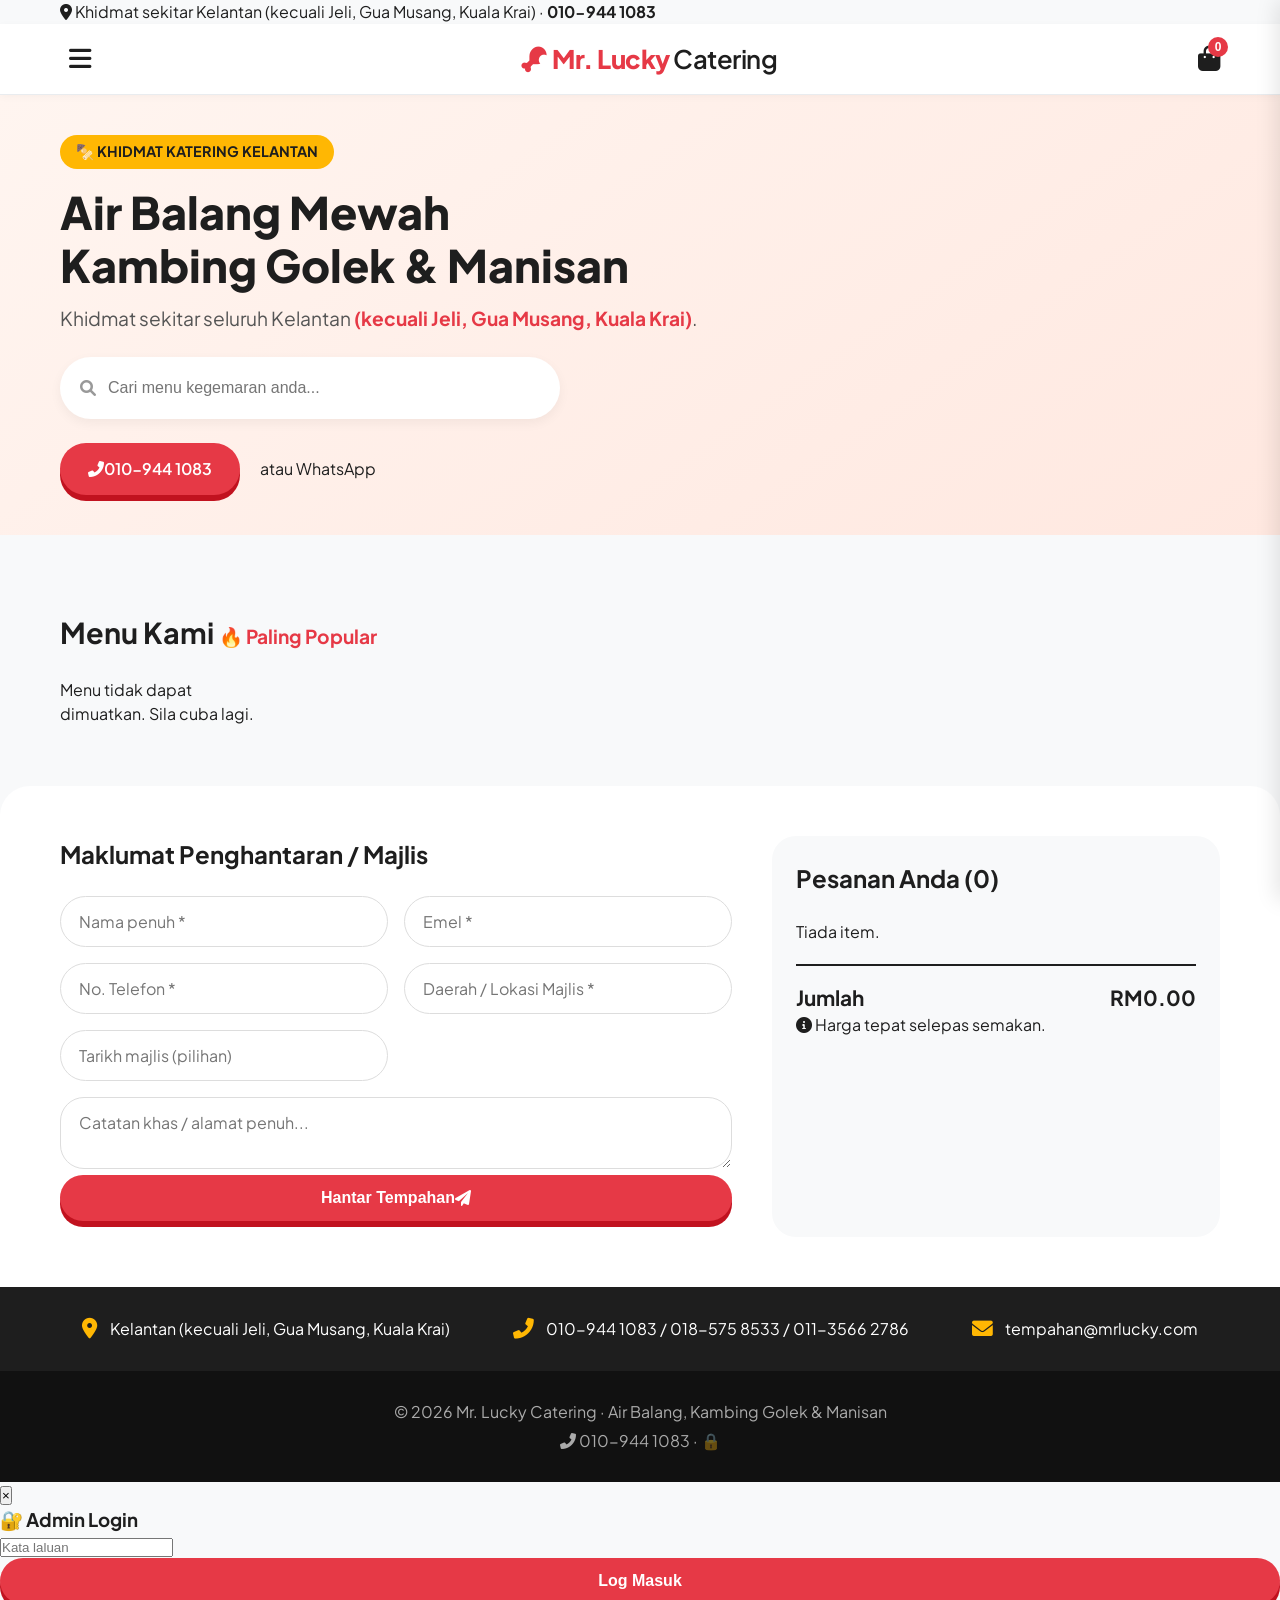
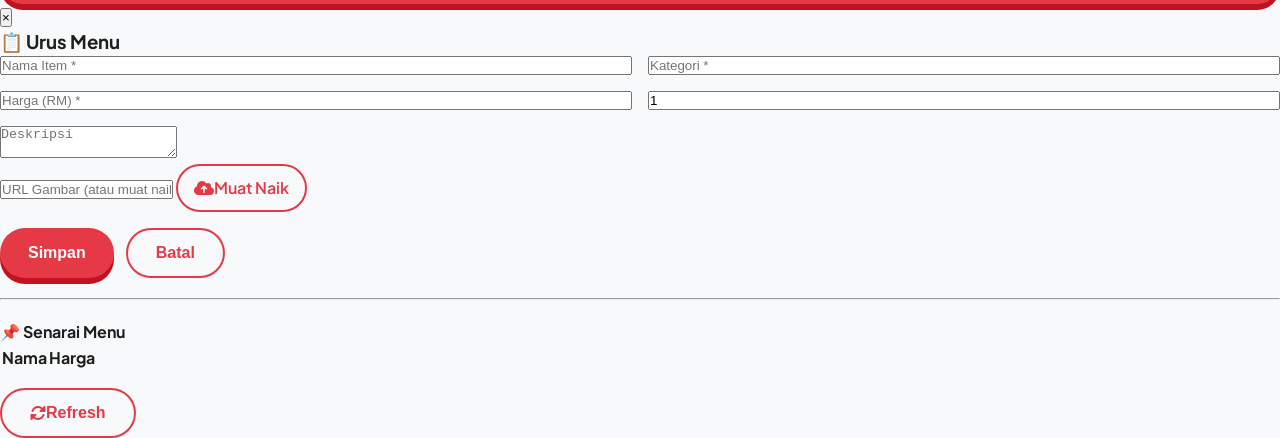
==== commit 698f12fa: "Update index.html" ====
--- a/index.html
+++ b/index.html
@@ -116,11 +116,13 @@
     </div>
   </section>
 
-  <!-- Footer -->
+  <!-- Footer (with hidden admin trigger) -->
   <footer class="footer">
     <div class="container">
       <p>© 2026 Mr. Lucky Catering · Air Balang, Kambing Golek & Manisan</p>
-      <p><i class="fas fa-phone-alt"></i> 010-944 1083</p>
+      <p><i class="fas fa-phone-alt"></i> 010-944 1083 · 
+        <span id="adminTrigger" style="cursor:default; opacity:0.4;" title="Admin">🔒</span>
+      </p>
     </div>
   </footer>
 
@@ -138,6 +140,57 @@
   </div>
   <div class="drawer-overlay" id="drawerOverlay"></div>
 
+  <!-- Admin Login Modal -->
+  <div class="modal-overlay" id="loginModalOverlay">
+    <div class="modal">
+      <button class="modal-close" id="closeLoginModal">&times;</button>
+      <h3>🔐 Admin Login</h3>
+      <input type="password" id="adminPassword" placeholder="Kata laluan" class="modal-input">
+      <button class="btn btn-primary btn-block" id="loginBtn">Log Masuk</button>
+      <div id="loginError" class="error"></div>
+    </div>
+  </div>
+
+  <!-- Admin Panel Modal -->
+  <div class="modal-overlay" id="adminPanelOverlay">
+    <div class="modal admin-modal">
+      <button class="modal-close" id="closeAdminPanel">&times;</button>
+      <h3>📋 Urus Menu</h3>
+      <div class="admin-form">
+        <input type="hidden" id="adminItemId">
+        <div class="form-row">
+          <input type="text" id="adminItemName" placeholder="Nama Item *">
+          <input type="text" id="adminItemCategory" placeholder="Kategori *" list="adminCategoryList">
+          <datalist id="adminCategoryList"></datalist>
+        </div>
+        <div class="form-row">
+          <input type="number" id="adminItemPrice" placeholder="Harga (RM) *" step="0.01" min="0">
+          <input type="number" id="adminItemMinQty" placeholder="Min. Order" value="1" min="1">
+        </div>
+        <textarea id="adminItemDesc" rows="2" placeholder="Deskripsi"></textarea>
+        <div class="image-upload-area">
+          <input type="text" id="adminItemImage" placeholder="URL Gambar (atau muat naik)">
+          <label for="imageUpload" class="btn btn-outline" style="padding:10px 16px;"><i class="fas fa-cloud-upload-alt"></i> Muat Naik</label>
+          <input type="file" id="imageUpload" accept="image/*" style="display:none;">
+        </div>
+        <div id="uploadStatus" class="success" style="margin-top:8px;"></div>
+        <div style="display:flex; gap:12px; margin-top:16px;">
+          <button class="btn btn-primary" id="saveAdminItem">Simpan</button>
+          <button class="btn btn-outline" id="cancelAdminForm">Batal</button>
+        </div>
+      </div>
+      <hr style="margin:20px 0;">
+      <h4>📌 Senarai Menu</h4>
+      <div style="max-height:300px; overflow-y:auto;">
+        <table class="admin-table">
+          <thead><tr><th>Nama</th><th>Harga</th><th></th></tr></thead>
+          <tbody id="adminItemsTable"></tbody>
+        </table>
+      </div>
+      <button class="btn btn-outline" id="refreshAdminItems" style="margin-top:16px;"><i class="fas fa-sync-alt"></i> Refresh</button>
+    </div>
+  </div>
+
   <script src="js/script.js"></script>
 </body>
-</html>+</html>
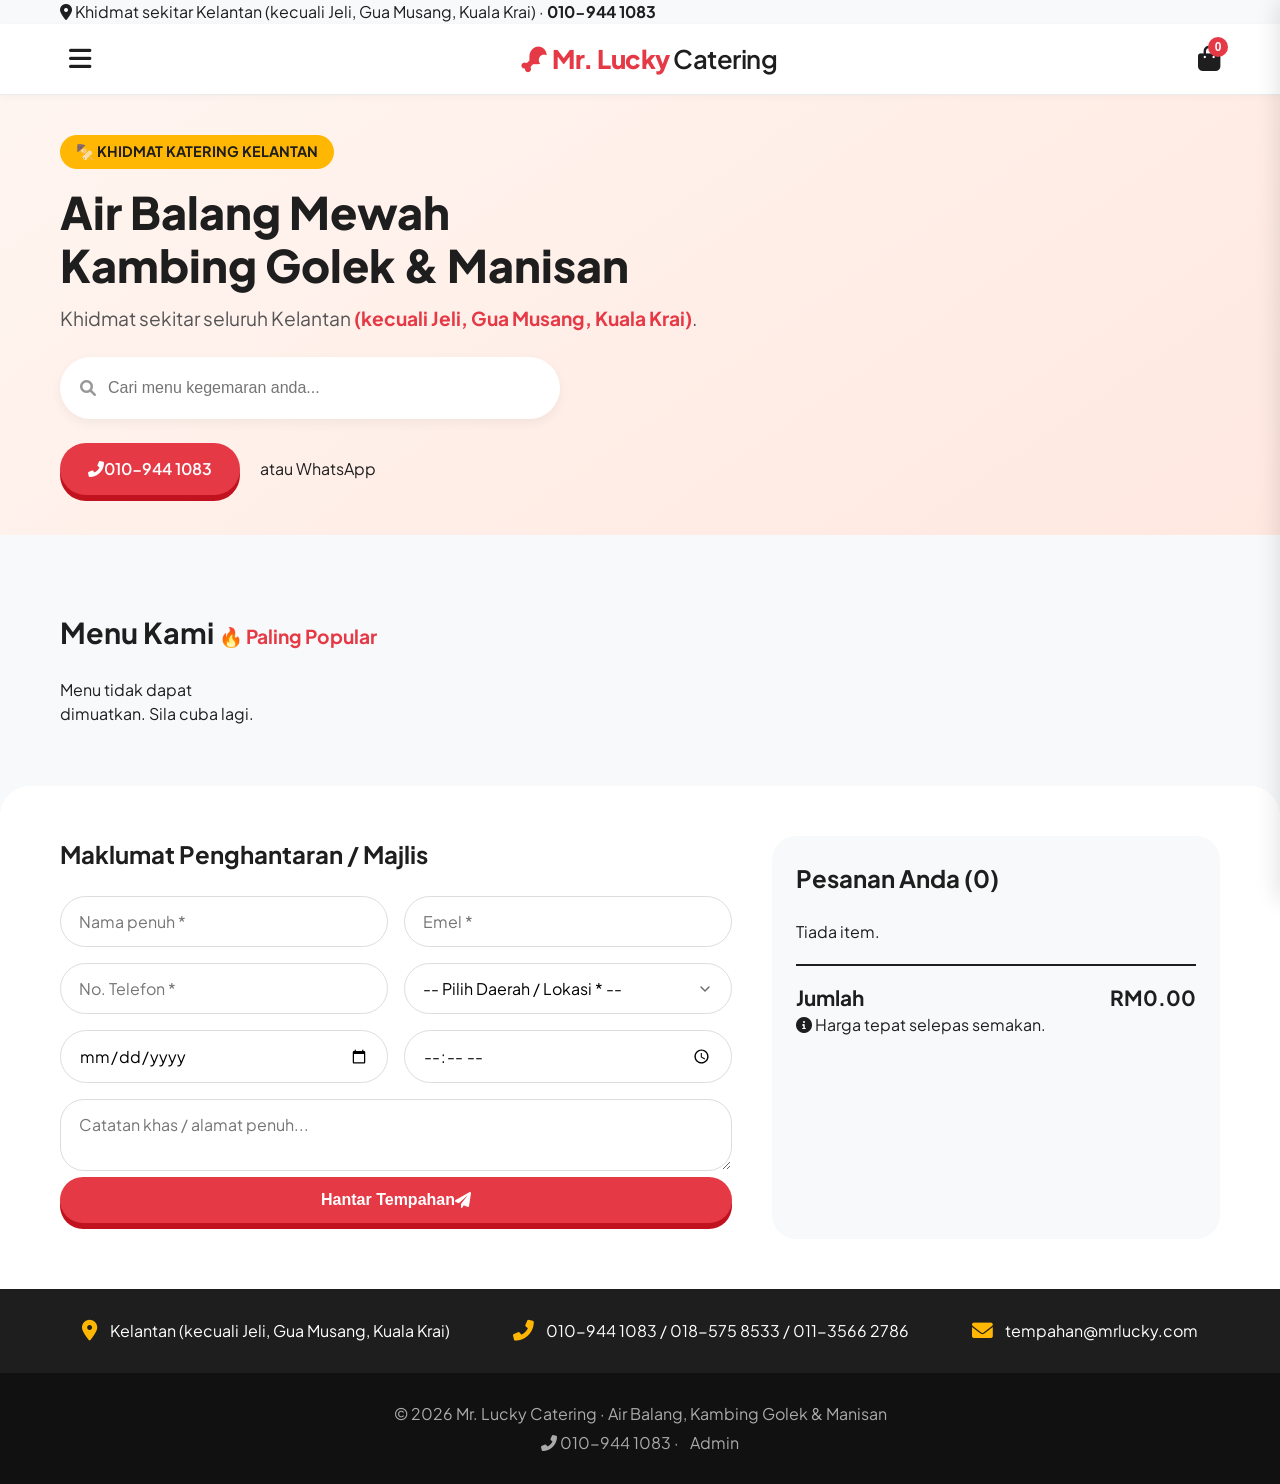
==== commit e4b5d8f5: "Add files via upload" ====
--- a/index.html
+++ b/index.html
@@ -86,10 +86,23 @@
             </div>
             <div class="form-row">
               <input type="tel" name="phone" id="phone" placeholder="No. Telefon *" required>
-              <input type="text" name="location" id="location" placeholder="Daerah / Lokasi Majlis *" required>
+              <select name="location" id="location" required>
+                <option value="">-- Pilih Daerah / Lokasi * --</option>
+                <option value="Kota Bharu">Kota Bharu</option>
+                <option value="Bachok">Bachok</option>
+                <option value="Pasir Mas">Pasir Mas</option>
+                <option value="Tumpat">Tumpat</option>
+                <option value="Pasir Puteh">Pasir Puteh</option>
+                <option value="Machang">Machang</option>
+                <option value="Tanah Merah">Tanah Merah</option>
+                <option value="Jeli">Jeli (terhad)</option>
+                <option value="Kuala Krai">Kuala Krai (terhad)</option>
+                <option value="Gua Musang">Gua Musang (terhad)</option>
+              </select>
             </div>
             <div class="form-row">
-              <input type="text" name="eventDate" id="eventDate" placeholder="Tarikh majlis (pilihan)">
+              <input type="date" name="eventDate" id="eventDate" placeholder="Tarikh majlis">
+              <input type="time" name="eventTime" id="eventTime" placeholder="Masa majlis">
             </div>
             <textarea name="notes" id="notes" rows="2" placeholder="Catatan khas / alamat penuh..."></textarea>
             <input type="hidden" name="orderDetails" id="orderDetails">
@@ -116,12 +129,13 @@
     </div>
   </section>
 
-  <!-- Footer (with hidden admin trigger) -->
+  <!-- Footer (with direct Admin link) -->
   <footer class="footer">
     <div class="container">
       <p>© 2026 Mr. Lucky Catering · Air Balang, Kambing Golek & Manisan</p>
-      <p><i class="fas fa-phone-alt"></i> 010-944 1083 · 
-        <span id="adminTrigger" style="cursor:default; opacity:0.4;" title="Admin">🔒</span>
+      <p>
+        <i class="fas fa-phone-alt"></i> 010-944 1083 · 
+        <a href="#" id="adminTrigger" style="color: #aaa; text-decoration: none; margin-left: 8px;">Admin</a>
       </p>
     </div>
   </footer>
@@ -193,4 +207,4 @@
 
   <script src="js/script.js"></script>
 </body>
-</html>
+</html>
--- a/css/style.css
+++ b/css/style.css
@@ -144,9 +144,16 @@
 .checkout-layout { display: grid; grid-template-columns: 1.2fr 0.8fr; gap: 40px; }
 .customer-form h3, .order-summary-side h3 { font-size: 1.5rem; margin-bottom: 24px; }
 .form-row { display: grid; grid-template-columns: 1fr 1fr; gap: 16px; margin-bottom: 16px; }
-.customer-form input, .customer-form textarea {
+.customer-form input, .customer-form select, .customer-form textarea {
   width: 100%; padding: 14px 18px; border: 1px solid #ddd; border-radius: 40px;
   font-family: inherit; font-size: 1rem; background: white;
+}
+.customer-form select {
+  appearance: none;
+  background-image: url("data:image/svg+xml,%3Csvg xmlns='http://www.w3.org/2000/svg' width='16' height='16' viewBox='0 0 24 24' fill='none' stroke='%23666' stroke-width='2' stroke-linecap='round' stroke-linejoin='round'%3E%3Cpolyline points='6 9 12 15 18 9'%3E%3C/polyline%3E%3C/svg%3E");
+  background-repeat: no-repeat;
+  background-position: right 18px center;
+  background-size: 16px;
 }
 .customer-form textarea { border-radius: 24px; }
 .form-status { margin-top: 16px; text-align: center; }
@@ -197,6 +204,98 @@
 .footer { background: #111; color: #aaa; padding: 24px 0; text-align: center; }
 .footer p { margin: 5px 0; }
 
+/* Admin Modals */
+.modal-overlay {
+  position: fixed;
+  top: 0; left: 0; right: 0; bottom: 0;
+  background: rgba(0,0,0,0.5);
+  backdrop-filter: blur(4px);
+  display: flex;
+  align-items: center;
+  justify-content: center;
+  z-index: 2000;
+  opacity: 0;
+  visibility: hidden;
+  transition: all 0.3s;
+}
+.modal-overlay.active {
+  opacity: 1;
+  visibility: visible;
+}
+.modal {
+  background: white;
+  border-radius: 24px;
+  padding: 24px;
+  width: 90%;
+  max-width: 500px;
+  max-height: 90vh;
+  overflow-y: auto;
+  position: relative;
+  box-shadow: 0 20px 40px rgba(0,0,0,0.2);
+}
+.admin-modal {
+  max-width: 600px;
+}
+.modal-close {
+  position: absolute;
+  top: 16px;
+  right: 16px;
+  background: none;
+  border: none;
+  font-size: 1.8rem;
+  cursor: pointer;
+  color: #666;
+}
+.modal h3 {
+  margin-bottom: 20px;
+  color: var(--primary);
+}
+.modal-input {
+  width: 100%;
+  padding: 14px;
+  border: 1px solid #ddd;
+  border-radius: 40px;
+  margin-bottom: 16px;
+}
+.admin-form input, .admin-form textarea {
+  width: 100%;
+  padding: 12px;
+  border: 1px solid #ddd;
+  border-radius: 12px;
+  margin-bottom: 12px;
+}
+.image-upload-area {
+  display: flex;
+  gap: 12px;
+  align-items: center;
+}
+.image-upload-area input[type="text"] {
+  flex: 1;
+  margin-bottom: 0;
+}
+.admin-table {
+  width: 100%;
+  border-collapse: collapse;
+  margin-top: 8px;
+}
+.admin-table th, .admin-table td {
+  padding: 10px 8px;
+  text-align: left;
+  border-bottom: 1px solid #eee;
+}
+.admin-table th {
+  background: #f8f9fa;
+  font-weight: 600;
+}
+.admin-table .actions i {
+  margin: 0 6px;
+  cursor: pointer;
+  color: #666;
+}
+.admin-table .actions i:hover {
+  color: var(--primary);
+}
+
 /* Responsive */
 @media (max-width: 900px) {
   .hero-content h1 { font-size: 2.2rem; }
